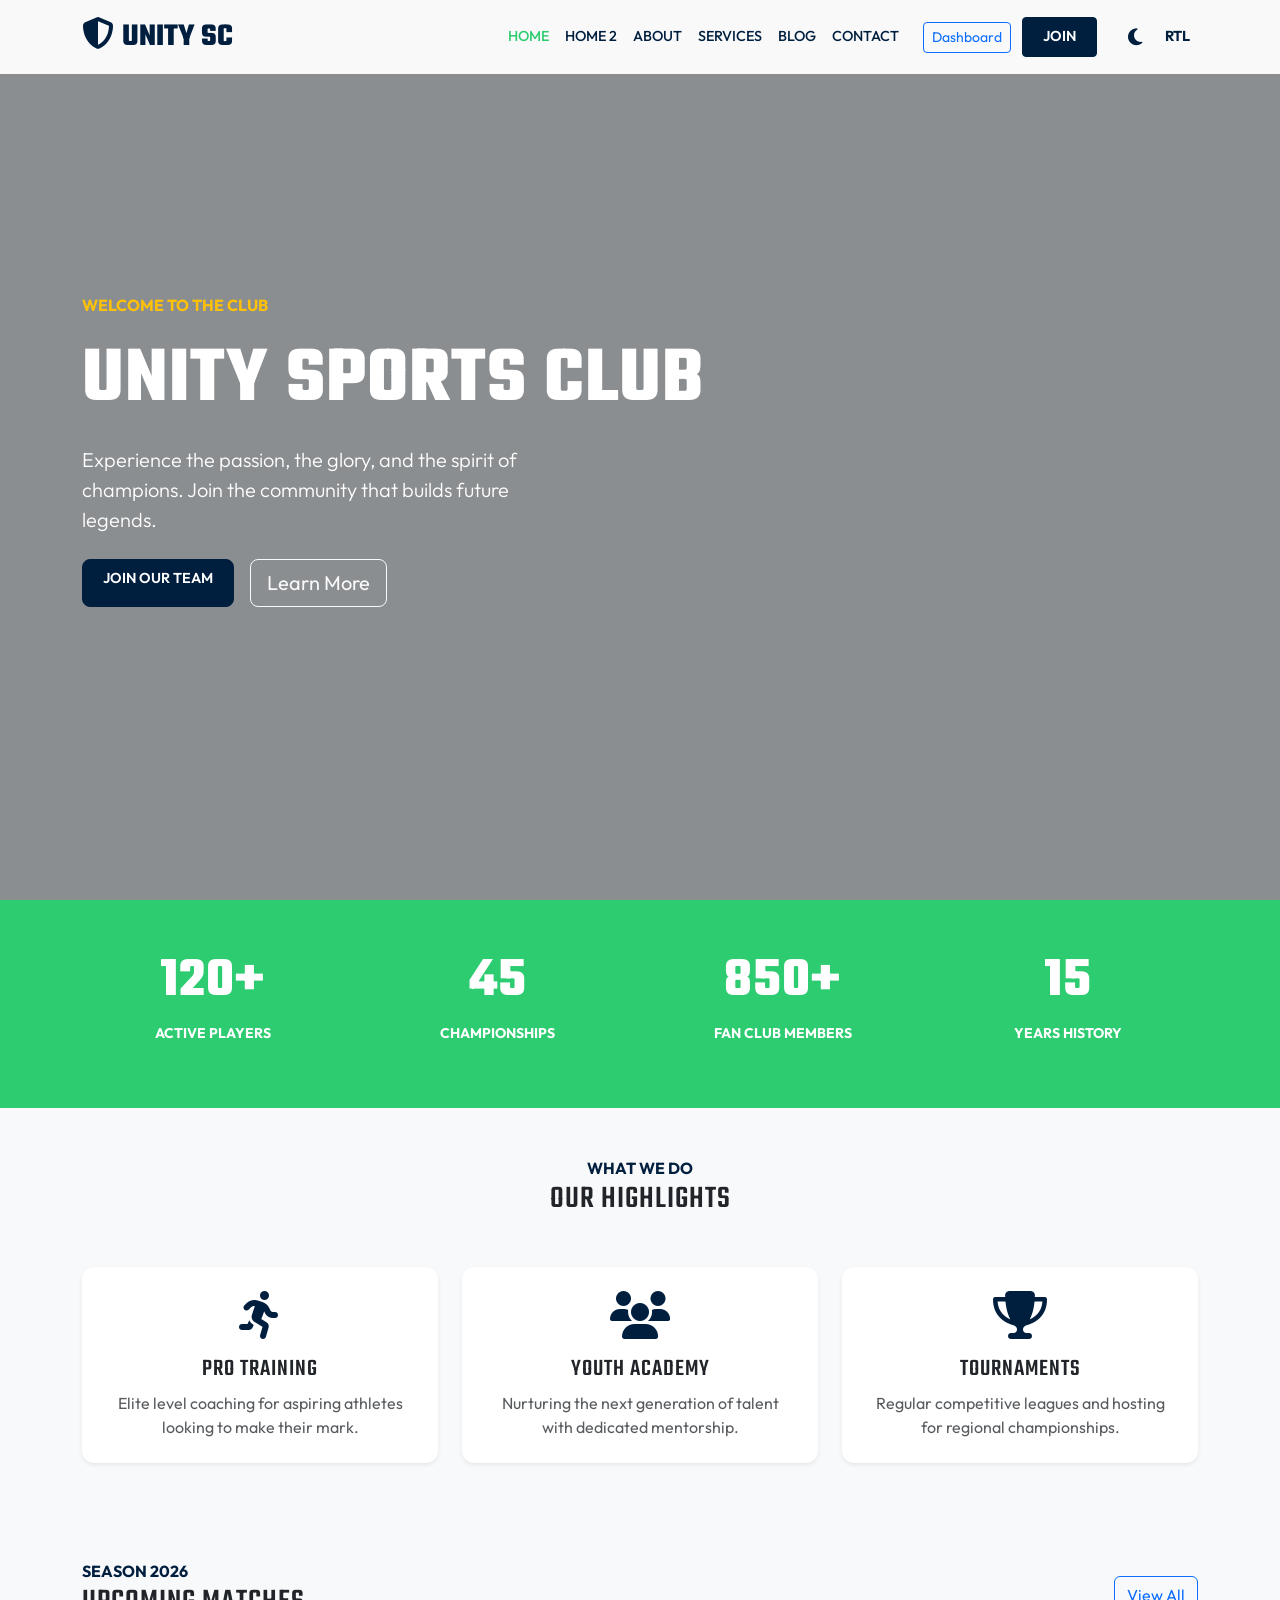
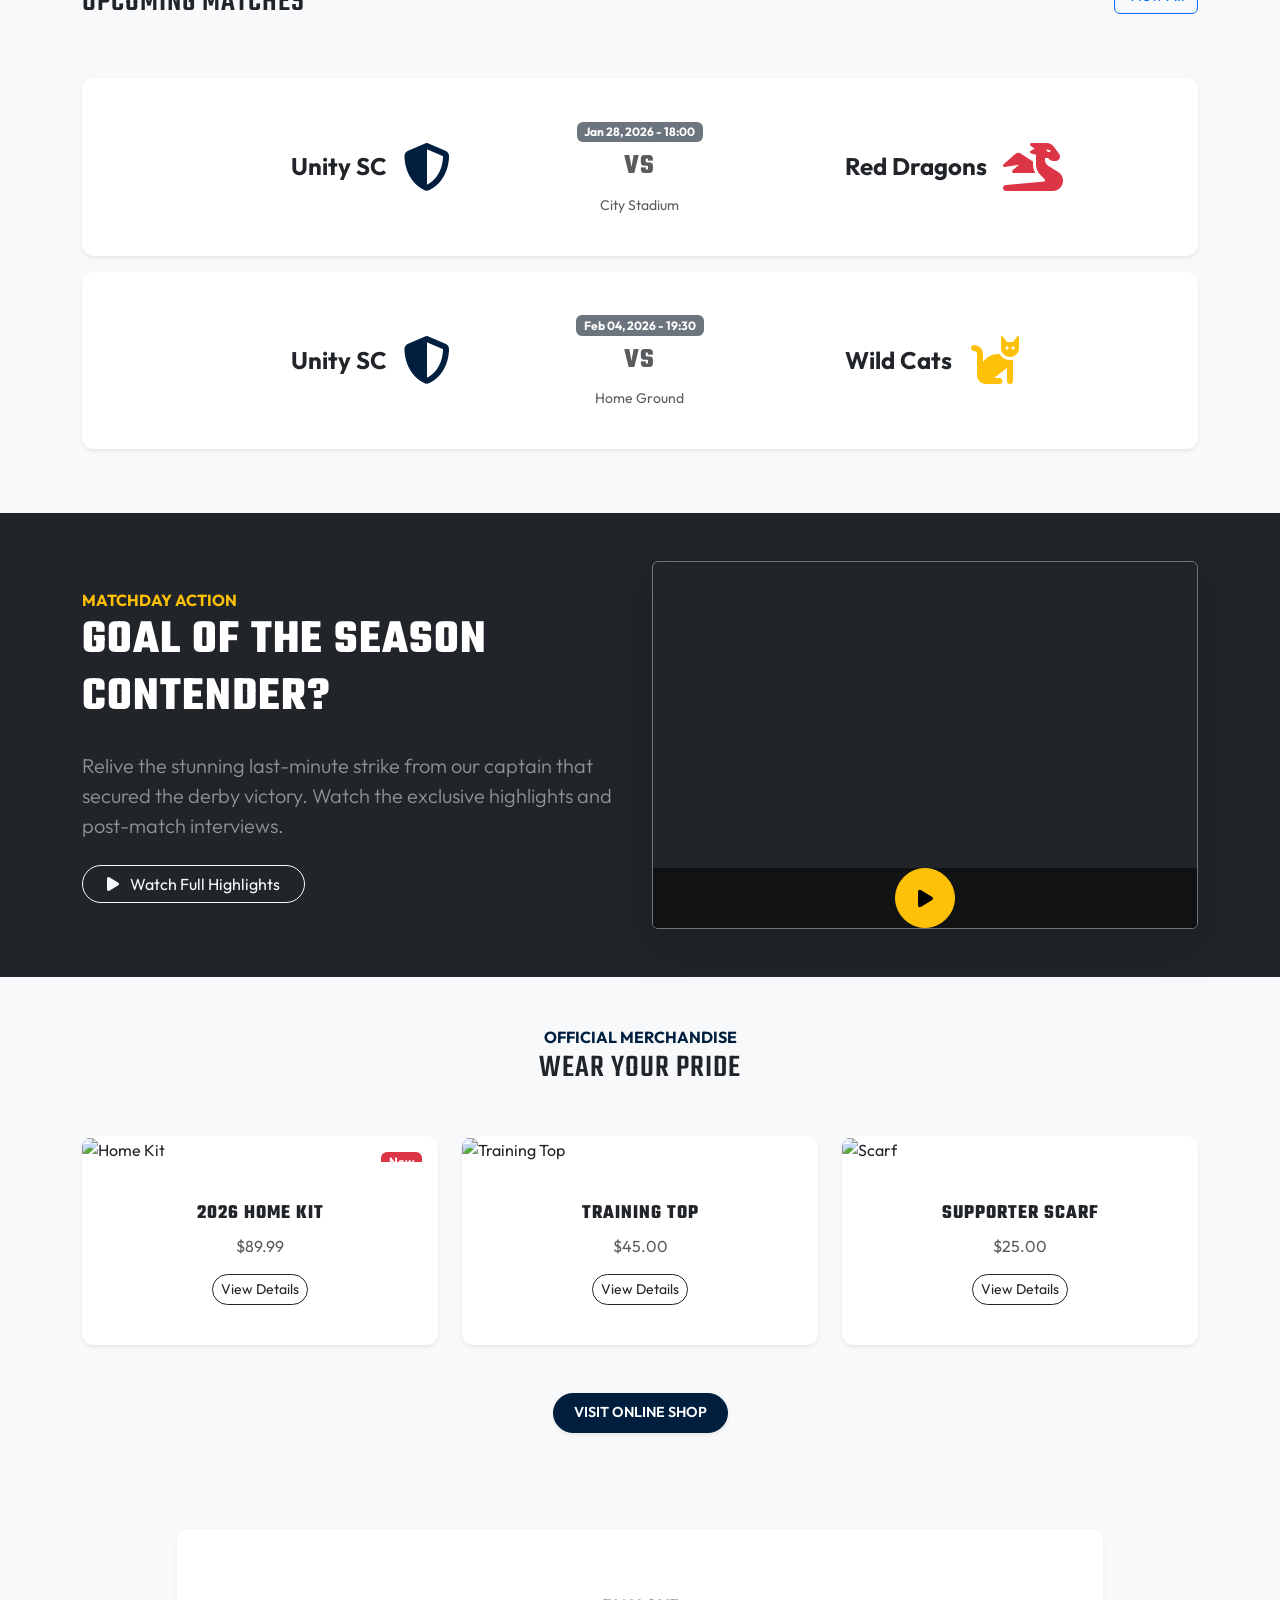
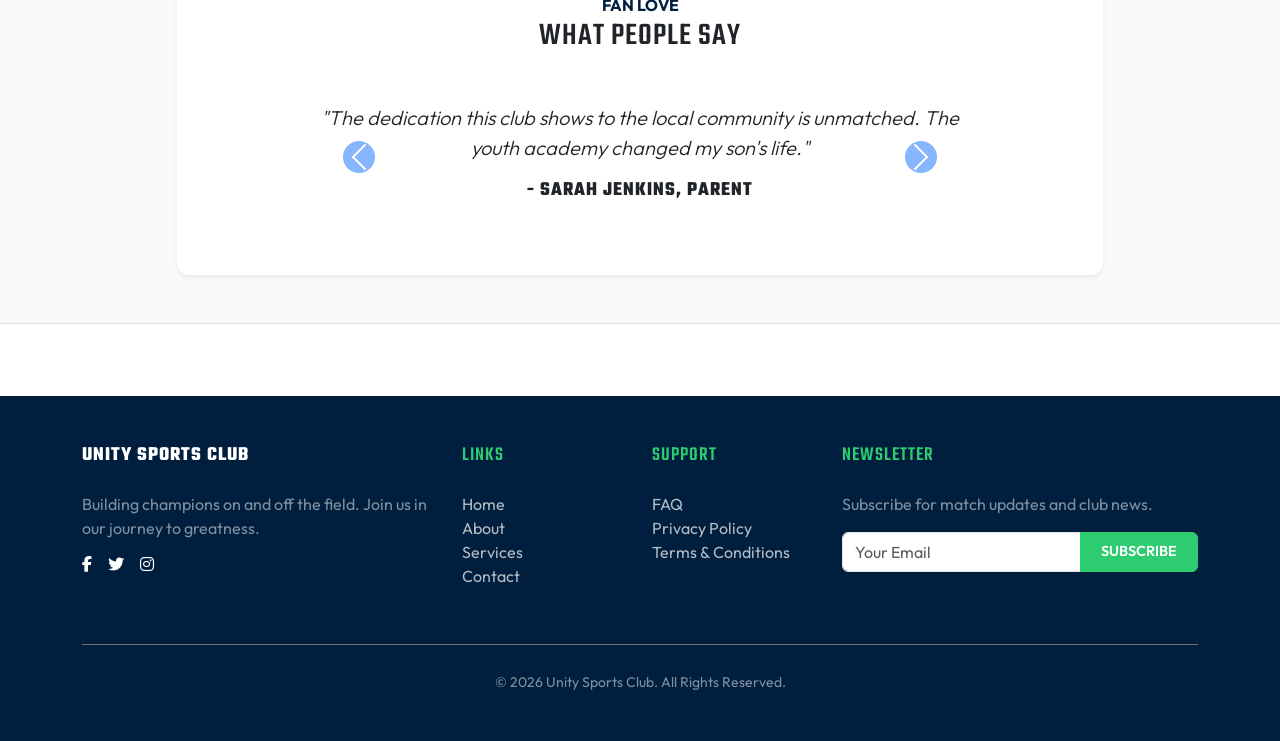
==== index.html @ e6307745 "first commit" ====
<!DOCTYPE html>
<html lang="en">

<head>
    <meta charset="UTF-8">
    <meta name="viewport" content="width=device-width, initial-scale=1.0">
    <title>Unity Sports Club - Home</title>

    <!-- Fonts -->
    <link
        href="https://fonts.googleapis.com/css2?family=Outfit:wght@300;400;600;700&family=Teko:wght@400;600;700&display=swap"
        rel="stylesheet">

    <!-- Bootstrap CSS -->
    <link href="https://cdn.jsdelivr.net/npm/bootstrap@5.3.0/dist/css/bootstrap.min.css" rel="stylesheet">

    <!-- Font Awesome -->
    <link rel="stylesheet" href="https://cdnjs.cloudflare.com/ajax/libs/font-awesome/6.4.0/css/all.min.css">

    <!-- Custom CSS -->
    <link rel="stylesheet" href="assets/css/style.css">
</head>

<body>

    <!-- Navigation -->
    <nav class="navbar navbar-expand-lg fixed-top">
        <div class="container">
            <a class="navbar-brand" href="index.html">
                <i class="fas fa-shield-alt me-2"></i>UNITY SC
            </a>
            <button class="navbar-toggler" type="button" data-bs-toggle="collapse" data-bs-target="#navbarNav">
                <span class="navbar-toggler-icon"></span>
            </button>
            <div class="collapse navbar-collapse" id="navbarNav">
                <ul class="navbar-nav ms-auto align-items-center">
                    <li class="nav-item"><a class="nav-link active" href="index.html">Home</a></li>
                    <li class="nav-item"><a class="nav-link" href="home-2.html">Home 2</a></li>
                    <li class="nav-item"><a class="nav-link" href="about.html">About</a></li>
                    <li class="nav-item"><a class="nav-link" href="services.html">Services</a></li>
                    <li class="nav-item"><a class="nav-link" href="blog.html">Blog</a></li>
                    <li class="nav-item"><a class="nav-link" href="contact.html">Contact</a></li>

                    <li class="nav-item ms-lg-3">
                        <a href="dashboard.html" class="btn btn-outline-primary btn-sm me-2">Dashboard</a>
                        <a href="register.html" class="btn btn-primary btn-sm">Join</a>
                    </li>
                    <li class="nav-item ms-3">
                        <button id="theme-toggle" class="btn btn-link nav-link"><i class="fas fa-moon"></i></button>
                    </li>
                    <li class="nav-item">
                        <button id="rtl-toggle" class="btn btn-link nav-link fw-bold">RTL</button>
                    </li>
                </ul>
            </div>
        </div>
    </nav>

    <!-- Hero Section -->
    <header class="py-5 d-flex align-items-center position-relative"
        style="min-height: 100vh; background-image: url('https://images.unsplash.com/photo-1579952363873-27f3bade9f55?ixlib=rb-4.0.3&auto=format&fit=crop&w=1920&q=80'); background-size: cover; background-position: center;">
        <div class="position-absolute top-0 start-0 w-100 h-100 bg-dark opacity-50"></div>
        <div class="container text-white text-center text-lg-start animate-up position-relative">
            <div class="row align-items-center">
                <div class="col-lg-7">
                    <span class="text-uppercase text-warning fw-bold letter-spacing-2">Welcome to the Club</span>
                    <h1 class="display-1 fw-bold my-3">Unity Sports Club</h1>
                    <p class="lead mb-4 w-75 mx-auto mx-lg-0">Experience the passion, the glory, and the spirit of
                        champions. Join the community that builds future legends.</p>
                    <div class="d-flex gap-3 justify-content-center justify-content-lg-start">
                        <a href="contact.html" class="btn btn-primary btn-lg">Join Our Team</a>
                        <a href="about.html" class="btn btn-outline-light btn-lg">Learn More</a>
                    </div>
                </div>
                <!-- Optional: Hero Image/Graphic on the right for desktop -->
            </div>
        </div>
    </header>

    <!-- Key Statistics -->
    <section class="py-5 bg-secondary-custom text-white">
        <div class="container">
            <div class="row text-center">
                <div class="col-md-3 mb-4 mb-md-0">
                    <h2 class="display-4 fw-bold">120+</h2>
                    <p class="text-uppercase small fw-bold">Active Players</p>
                </div>
                <div class="col-md-3 mb-4 mb-md-0">
                    <h2 class="display-4 fw-bold">45</h2>
                    <p class="text-uppercase small fw-bold">Championships</p>
                </div>
                <div class="col-md-3 mb-4 mb-md-0">
                    <h2 class="display-4 fw-bold">850+</h2>
                    <p class="text-uppercase small fw-bold">Fan Club Members</p>
                </div>
                <div class="col-md-3">
                    <h2 class="display-4 fw-bold">15</h2>
                    <p class="text-uppercase small fw-bold">Years History</p>
                </div>
            </div>
        </div>
    </section>

    <!-- Team Highlights / Services Preview -->
    <section class="py-5">
        <div class="container">
            <div class="text-center mb-5">
                <span class="text-primary-custom fw-bold text-uppercase">What We Do</span>
                <h2 class="mb-3">Our Highlights</h2>
            </div>
            <div class="row g-4">
                <div class="col-md-4">
                    <div class="card h-100 border-0 shadow-sm hover-scale text-center p-4">
                        <div class="mb-3 text-primary-custom">
                            <i class="fas fa-running fa-3x"></i>
                        </div>
                        <h4 class="card-title">Pro Training</h4>
                        <p class="card-text text-muted">Elite level coaching for aspiring athletes looking to make their
                            mark.</p>
                    </div>
                </div>
                <div class="col-md-4">
                    <div class="card h-100 border-0 shadow-sm hover-scale text-center p-4">
                        <div class="mb-3 text-primary-custom">
                            <i class="fas fa-users fa-3x"></i>
                        </div>
                        <h4 class="card-title">Youth Academy</h4>
                        <p class="card-text text-muted">Nurturing the next generation of talent with dedicated
                            mentorship.</p>
                    </div>
                </div>
                <div class="col-md-4">
                    <div class="card h-100 border-0 shadow-sm hover-scale text-center p-4">
                        <div class="mb-3 text-primary-custom">
                            <i class="fas fa-trophy fa-3x"></i>
                        </div>
                        <h4 class="card-title">Tournaments</h4>
                        <p class="card-text text-muted">Regular competitive leagues and hosting for regional
                            championships.</p>
                    </div>
                </div>
            </div>
        </div>
    </section>

    <!-- Upcoming Matches -->
    <section class="py-5 bg-light">
        <div class="container">
            <div class="d-flex justify-content-between align-items-center mb-5">
                <div>
                    <span class="text-primary-custom fw-bold text-uppercase">Season 2026</span>
                    <h2>Upcoming Matches</h2>
                </div>
                <a href="#" class="btn btn-outline-primary">View All</a>
            </div>

            <!-- Match Card 1 -->
            <div class="card mb-3 border-0 shadow-sm">
                <div class="card-body p-4">
                    <div class="row align-items-center text-center">
                        <div class="col-md-4 d-flex align-items-center justify-content-center justify-content-md-end">
                            <span class="fw-bold h4 m-0 me-3">Unity SC</span>
                            <i class="fas fa-shield-alt fa-3x text-primary-custom"></i>
                        </div>
                        <div class="col-md-4 my-3 my-md-0">
                            <div class="badge bg-secondary mb-2">Jan 28, 2026 - 18:00</div>
                            <h3 class="fw-bold text-muted">VS</h3>
                            <small class="text-muted">City Stadium</small>
                        </div>
                        <div class="col-md-4 d-flex align-items-center justify-content-center justify-content-md-start">
                            <i class="fas fa-dragon fa-3x text-danger ms-3 order-md-2"></i>
                            <span class="fw-bold h4 m-0 ms-3 order-md-1">Red Dragons</span>
                        </div>
                    </div>
                </div>
            </div>

            <!-- Match Card 2 -->
            <div class="card mb-3 border-0 shadow-sm">
                <div class="card-body p-4">
                    <div class="row align-items-center text-center">
                        <div class="col-md-4 d-flex align-items-center justify-content-center justify-content-md-end">
                            <span class="fw-bold h4 m-0 me-3">Unity SC</span>
                            <i class="fas fa-shield-alt fa-3x text-primary-custom"></i>
                        </div>
                        <div class="col-md-4 my-3 my-md-0">
                            <div class="badge bg-secondary mb-2">Feb 04, 2026 - 19:30</div>
                            <h3 class="fw-bold text-muted">VS</h3>
                            <small class="text-muted">Home Ground</small>
                        </div>
                        <div class="col-md-4 d-flex align-items-center justify-content-center justify-content-md-start">
                            <i class="fas fa-cat fa-3x text-warning ms-3 order-md-2"></i>
                            <span class="fw-bold h4 m-0 ms-3 order-md-1">Wild Cats</span>
                        </div>
                    </div>
                </div>
            </div>
        </div>
    </section>

    <!-- Latest Highlights -->
    <section class="py-5 bg-dark text-white">
        <div class="container">
            <div class="row align-items-center">
                <div class="col-lg-6 mb-4 mb-lg-0">
                    <span class="text-warning fw-bold text-uppercase">Matchday Action</span>
                    <h2 class="display-5 fw-bold mb-4">Goal of the Season Contender?</h2>
                    <p class="lead text-white-50 mb-4">Relive the stunning last-minute strike from our captain that
                        secured the derby victory. Watch the exclusive highlights and post-match interviews.</p>
                    <a href="#" class="btn btn-outline-light rounded-pill px-4"><i class="fas fa-play me-2"></i> Watch
                        Full Highlights</a>
                </div>
                <div class="col-lg-6">
                    <div class="ratio ratio-16x9 rounded shadow-lg overflow-hidden border border-secondary">
                        <!-- Placeholder for video thumb -->
                        <div class="position-relative w-100 h-100 bg-black d-flex align-items-center justify-content-center"
                            style="background: url('https://images.unsplash.com/photo-1574629810360-7efbbe436cd7?ixlib=rb-4.0.3&auto=format&fit=crop&w=800&q=80') center/cover;">
                            <div class="bg-dark bg-opacity-50 w-100 h-100 position-absolute top-0 start-0"></div>
                            <button class="btn btn-warning rounded-circle position-relative z-index-1"
                                style="width: 60px; height: 60px;">
                                <i class="fas fa-play fa-lg"></i>
                            </button>
                        </div>
                    </div>
                </div>
            </div>
        </div>
    </section>

    <!-- Club Shop Preview -->
    <section class="py-5">
        <div class="container">
            <div class="text-center mb-5">
                <span class="text-primary-custom fw-bold text-uppercase">Official Merchandise</span>
                <h2 class="mb-3">Wear Your Pride</h2>
            </div>
            <div class="row g-4 justify-content-center">
                <div class="col-md-4 col-sm-6">
                    <div class="card border-0 shadow-sm h-100 product-card">
                        <div class="position-relative overflow-hidden">
                            <img src="https://images.unsplash.com/photo-1511886929837-354d827aae26?ixlib=rb-4.0.3&auto=format&fit=crop&w=500&q=80"
                                class="card-img-top" alt="Home Kit">
                            <span class="badge bg-danger position-absolute top-0 end-0 m-3">New</span>
                        </div>
                        <div class="card-body text-center">
                            <h5 class="fw-bold">2026 Home Kit</h5>
                            <p class="text-muted">$89.99</p>
                            <a href="#" class="btn btn-sm btn-outline-dark rounded-pill">View Details</a>
                        </div>
                    </div>
                </div>
                <div class="col-md-4 col-sm-6">
                    <div class="card border-0 shadow-sm h-100 product-card">
                        <div class="position-relative overflow-hidden">
                            <img src="https://images.unsplash.com/photo-1560272564-c83b66b1ad12?ixlib=rb-4.0.3&auto=format&fit=crop&w=500&q=80"
                                class="card-img-top" alt="Training Top">
                        </div>
                        <div class="card-body text-center">
                            <h5 class="fw-bold">Training Top</h5>
                            <p class="text-muted">$45.00</p>
                            <a href="#" class="btn btn-sm btn-outline-dark rounded-pill">View Details</a>
                        </div>
                    </div>
                </div>
                <div class="col-md-4 col-sm-6">
                    <div class="card border-0 shadow-sm h-100 product-card">
                        <div class="position-relative overflow-hidden">
                            <img src="https://gothamfcshop.com/cdn/shop/files/IMG_0125_887x.jpg?v=1724161826"
                                class="card-img-top" alt="Scarf">
                        </div>
                        <div class="card-body text-center">
                            <h5 class="fw-bold">Supporter Scarf</h5>
                            <p class="text-muted">$25.00</p>
                            <a href="#" class="btn btn-sm btn-outline-dark rounded-pill">View Details</a>
                        </div>
                    </div>
                </div>
            </div>
            <div class="text-center mt-5">
                <a href="#" class="btn btn-primary btn-lg rounded-pill shadow-sm">Visit Online Shop</a>
            </div>
        </div>
    </section>

    <!-- Testimonials -->
    <section class="py-5">
        <div class="container">
            <div class="row justify-content-center">
                <div class="col-lg-10">
                    <div class="card border-0 shadow-sm p-4 text-center">
                        <div class="card-body">
                            <div class="mb-5">
                                <span class="text-primary-custom fw-bold text-uppercase">Fan Love</span>
                                <h2 class="mb-3">What People Say</h2>
                            </div>
                            <div class="row justify-content-center">
                                <div class="col-md-10">
                                    <div id="testimonialCarousel" class="carousel slide" data-bs-ride="carousel">
                                        <div class="carousel-inner">
                                            <div class="carousel-item active">
                                                <p class="lead fst-italic">"The dedication this club shows to the local
                                                    community is
                                                    unmatched. The youth academy changed my son's life."</p>
                                                <h5 class="fw-bold mt-3">- Sarah Jenkins, Parent</h5>
                                            </div>
                                            <div class="carousel-item">
                                                <p class="lead fst-italic">"Best match day atmosphere in the league! The
                                                    Unity fan zone
                                                    is absolutely electric."</p>
                                                <h5 class="fw-bold mt-3">- Mike Ross, Super Fan</h5>
                                            </div>
                                        </div>
                                        <button class="carousel-control-prev" type="button"
                                            data-bs-target="#testimonialCarousel" data-bs-slide="prev">
                                            <span class="carousel-control-prev-icon bg-primary rounded-circle"
                                                aria-hidden="true"></span>
                                        </button>
                                        <button class="carousel-control-next" type="button"
                                            data-bs-target="#testimonialCarousel" data-bs-slide="next">
                                            <span class="carousel-control-next-icon bg-primary rounded-circle"
                                                aria-hidden="true"></span>
                                        </button>
                                    </div>
                                </div>
                            </div>
                        </div>
                    </div>
                </div>
            </div>
        </div>
    </section>

    <!-- Sponsors -->
    <section class="py-4 bg-white border-top">
        <div class="container">
            <div class="row align-items-center justify-content-center text-center opacity-50 grayscale-hover">
                <div class="col-4 col-md-2 mb-3 mb-md-0"><i class="fab fa-nike fa-3x"></i></div>
                <div class="col-4 col-md-2 mb-3 mb-md-0"><i class="fab fa-adidas fa-3x"></i></div>
                <div class="col-4 col-md-2 mb-3 mb-md-0"><i class="fab fa-puma fa-3x"></i></div>
                <div class="col-4 col-md-2 mb-3 mb-md-0"><i class="fab fa-under-armour fa-3x"></i></div>
            </div>
        </div>
    </section>

    <!-- Footer -->
    <footer>
        <div class="container">
            <div class="row">
                <div class="col-md-4 mb-4">
                    <h5 class="fw-bold text-uppercase text-white">Unity Sports Club</h5>
                    <p class="text-white-50">Building champions on and off the field. Join us in our journey to
                        greatness.</p>
                    <div class="d-flex text-white gap-3">
                        <i class="fab fa-facebook-f"></i>
                        <i class="fab fa-twitter"></i>
                        <i class="fab fa-instagram"></i>
                    </div>
                </div>
                <div class="col-md-2 mb-4">
                    <h5>Links</h5>
                    <ul class="list-unstyled">
                        <li><a href="index.html">Home</a></li>
                        <li><a href="about.html">About</a></li>
                        <li><a href="services.html">Services</a></li>
                        <li><a href="contact.html">Contact</a></li>
                    </ul>
                </div>
                <div class="col-md-2 mb-4">
                    <h5>Support</h5>
                    <ul class="list-unstyled">
                        <li><a href="#">FAQ</a></li>
                        <li><a href="#">Privacy Policy</a></li>
                        <li><a href="#">Terms & Conditions</a></li>
                    </ul>
                </div>
                <div class="col-md-4 mb-4">
                    <h5>Newsletter</h5>
                    <p class="text-white-50">Subscribe for match updates and club news.</p>
                    <div class="input-group">
                        <input type="email" class="form-control" placeholder="Your Email">
                        <button class="btn btn-secondary" type="button">Subscribe</button>
                    </div>
                </div>
            </div>
            <div class="text-center pt-4 border-top border-secondary mt-3">
                <small class="text-white-50">&copy; 2026 Unity Sports Club. All Rights Reserved.</small>
            </div>
        </div>
    </footer>

    <!-- Scripts -->
    <script src="https://code.jquery.com/jquery-3.6.0.min.js"></script>
    <script src="https://cdn.jsdelivr.net/npm/bootstrap@5.3.0/dist/js/bootstrap.bundle.min.js"></script>
    <script src="assets/js/main.js"></script>
</body>

</html>
---- assets/css/style.css ----
/* 
   Unity Sports Club - Main Styles
   Theme: Sports Premium
*/

:root {
    /* Color Palette - Sports Premium */
    --primary-color: #001f3f;
    /* Deep Navy */
    --secondary-color: #2ECC71;
    /* Sports Green */
    --accent-color: #F1C40F;
    /* Energy Yellow */

    /* Light Mode Defaults */
    --bg-body: #f8f9fa;
    /* Soft White */
    --text-body: #212529;
    /* Dark Grey */
    --bg-card: #ffffff;
    --border-color: #dee2e6;

    --navbar-bg: rgba(255, 255, 255, 0.95);
    --navbar-text: #001f3f;

    --footer-bg: #001f3f;
    --footer-text: #ffffff;
}

[data-theme="dark"] {
    /* Dark Mode Overrides */
    --bg-body: #0a0e14;
    /* Dark Navy / Charcoal */
    --text-body: #ffffff;
    /* Pure White */
    --bg-card: #151b24;
    --border-color: #2c3e50;

    --navbar-bg: rgba(10, 14, 20, 0.95);
    --navbar-text: #ffffff;

    --footer-bg: #05070a;
}

body {
    background-color: var(--bg-body);
    color: var(--text-body);
    font-family: 'Outfit', sans-serif;
    /* Modern Sports Font */
    transition: background-color 0.3s ease, color 0.3s ease;
}

/* Typography & General */
h1,
h2,
h3,
h4,
h5,
h6 {
    font-family: 'Teko', sans-serif;
    /* Strong, tall font for headings */
    text-transform: uppercase;
    letter-spacing: 1px;
}

a {
    text-decoration: none;
    transition: all 0.3s ease;
}

/* Buttons */
.btn-primary {
    background-color: var(--primary-color);
    border-color: var(--primary-color);
    padding: 8px 20px;
    font-size: 0.9rem;
    font-weight: 600;
    text-transform: uppercase;
}

.btn-primary:hover {
    background-color: var(--secondary-color);
    border-color: var(--secondary-color);
    color: #fff;
}

.btn-secondary {
    background-color: var(--secondary-color);
    border-color: var(--secondary-color);
    color: #fff;
    padding: 8px 20px;
    font-size: 0.9rem;
    font-weight: 600;
    text-transform: uppercase;
}

.btn-accent {
    background-color: var(--accent-color);
    color: var(--primary-color);
    font-weight: 700;
    text-transform: uppercase;
}

/* Card Styles */
/* Card Styles & Standard Layouts */
.card,
.section-card {
    background-color: var(--bg-card);
    border: 1px solid var(--border-color);
    border-radius: 12px;
    overflow: hidden;
    transition: transform 0.3s ease, box-shadow 0.3s ease;
}

.card-body,
.section-card-body {
    padding: 2.5rem !important;
    /* Equal spacing inside */
}

/* Ensure centering if requested */
.text-center-content {
    text-align: center;
}

.text-center-content img {
    margin-bottom: 1.5rem;
    max-width: 100%;
}

.card:hover,
.section-card:hover {
    transform: translateY(-5px);
    box-shadow: 0 10px 20px rgba(0, 0, 0, 0.1);
}

/* Navbar */
.navbar {
    background-color: var(--navbar-bg);
    backdrop-filter: blur(10px);
    transition: all 0.3s ease;
}

.navbar-brand {
    font-family: 'Teko', sans-serif;
    font-size: 2rem;
    font-weight: 700;
    color: var(--primary-color) !important;
}

[data-theme="dark"] .navbar-brand {
    color: var(--secondary-color) !important;
}

.nav-link {
    color: var(--navbar-text) !important;
    font-weight: 500;
    text-transform: uppercase;
    font-size: 0.9rem;
}

.nav-link:hover,
.nav-link.active {
    color: var(--secondary-color) !important;
}

/* Footer */
footer {
    background-color: var(--footer-bg);
    color: var(--footer-text);
    padding: 3rem 0;
}

footer h5 {
    color: var(--secondary-color);
    margin-bottom: 1.5rem;
}

footer a {
    color: rgba(255, 255, 255, 0.7);
}

footer a:hover {
    color: var(--accent-color);
}

/* Theme Toggle Button */
#theme-toggle {
    background: none;
    border: none;
    color: var(--navbar-text);
    font-size: 1.2rem;
    cursor: pointer;
    padding: 0 15px;
}

/* Animations */
@keyframes fadeInUp {
    from {
        opacity: 0;
        transform: translate3d(0, 40px, 0);
    }

    to {
        opacity: 1;
        transform: translate3d(0, 0, 0);
    }
}

.animate-up {
    animation: fadeInUp 0.8s ease-out;
}

/* Micro-interactions */
.hover-scale img {
    transition: transform 0.5s ease;
}

.hover-scale:hover img {
    transform: scale(1.05);
}

/* Custom Utilities */
.text-primary-custom {
    color: var(--primary-color) !important;
}

.text-secondary-custom {
    color: var(--secondary-color) !important;
}

.bg-primary-custom {
    background-color: var(--primary-color) !important;
}

.bg-secondary-custom {
    background-color: var(--secondary-color) !important;
}

/* Dashboard Specific (Overrides) */
body.dashboard-body {
    display: flex;
    min-height: 100vh;
}

.sidebar {
    width: 280px;
    background-color: var(--primary-color);
    color: #fff;
    padding: 20px;
    display: flex;
    flex-direction: column;
}

.sidebar .nav-link {
    color: rgba(255, 255, 255, 0.8) !important;
    padding: 10px 15px;
    border-radius: 8px;
    margin-bottom: 5px;
}

.sidebar .nav-link:hover,
.sidebar .nav-link.active {
    background-color: rgba(255, 255, 255, 0.1);
    color: var(--accent-color) !important;
}

.dashboard-content {
    flex: 1;
    padding: 2rem;
    overflow-y: auto;
}

/* Login/Register Card */
.auth-container {
    min-height: 100vh;
    display: flex;
    align-items: center;
    justify-content: center;
    background: linear-gradient(135deg, var(--primary-color), #0a0e14);
}

.auth-card {
    width: 100%;
    max-width: 400px;
    background: var(--bg-card);
    padding: 2rem;
    border-radius: 15px;
    box-shadow: 0 15px 30px rgba(0, 0, 0, 0.2);
    text-align: center;
}

/* Responsive Fixes */
@media (max-width: 768px) {
    .sidebar {
        position: fixed;
        left: -280px;
        height: 100%;
        z-index: 1000;
        transition: left 0.3s ease;
    }

    .sidebar.active {
        left: 0;
    }
}
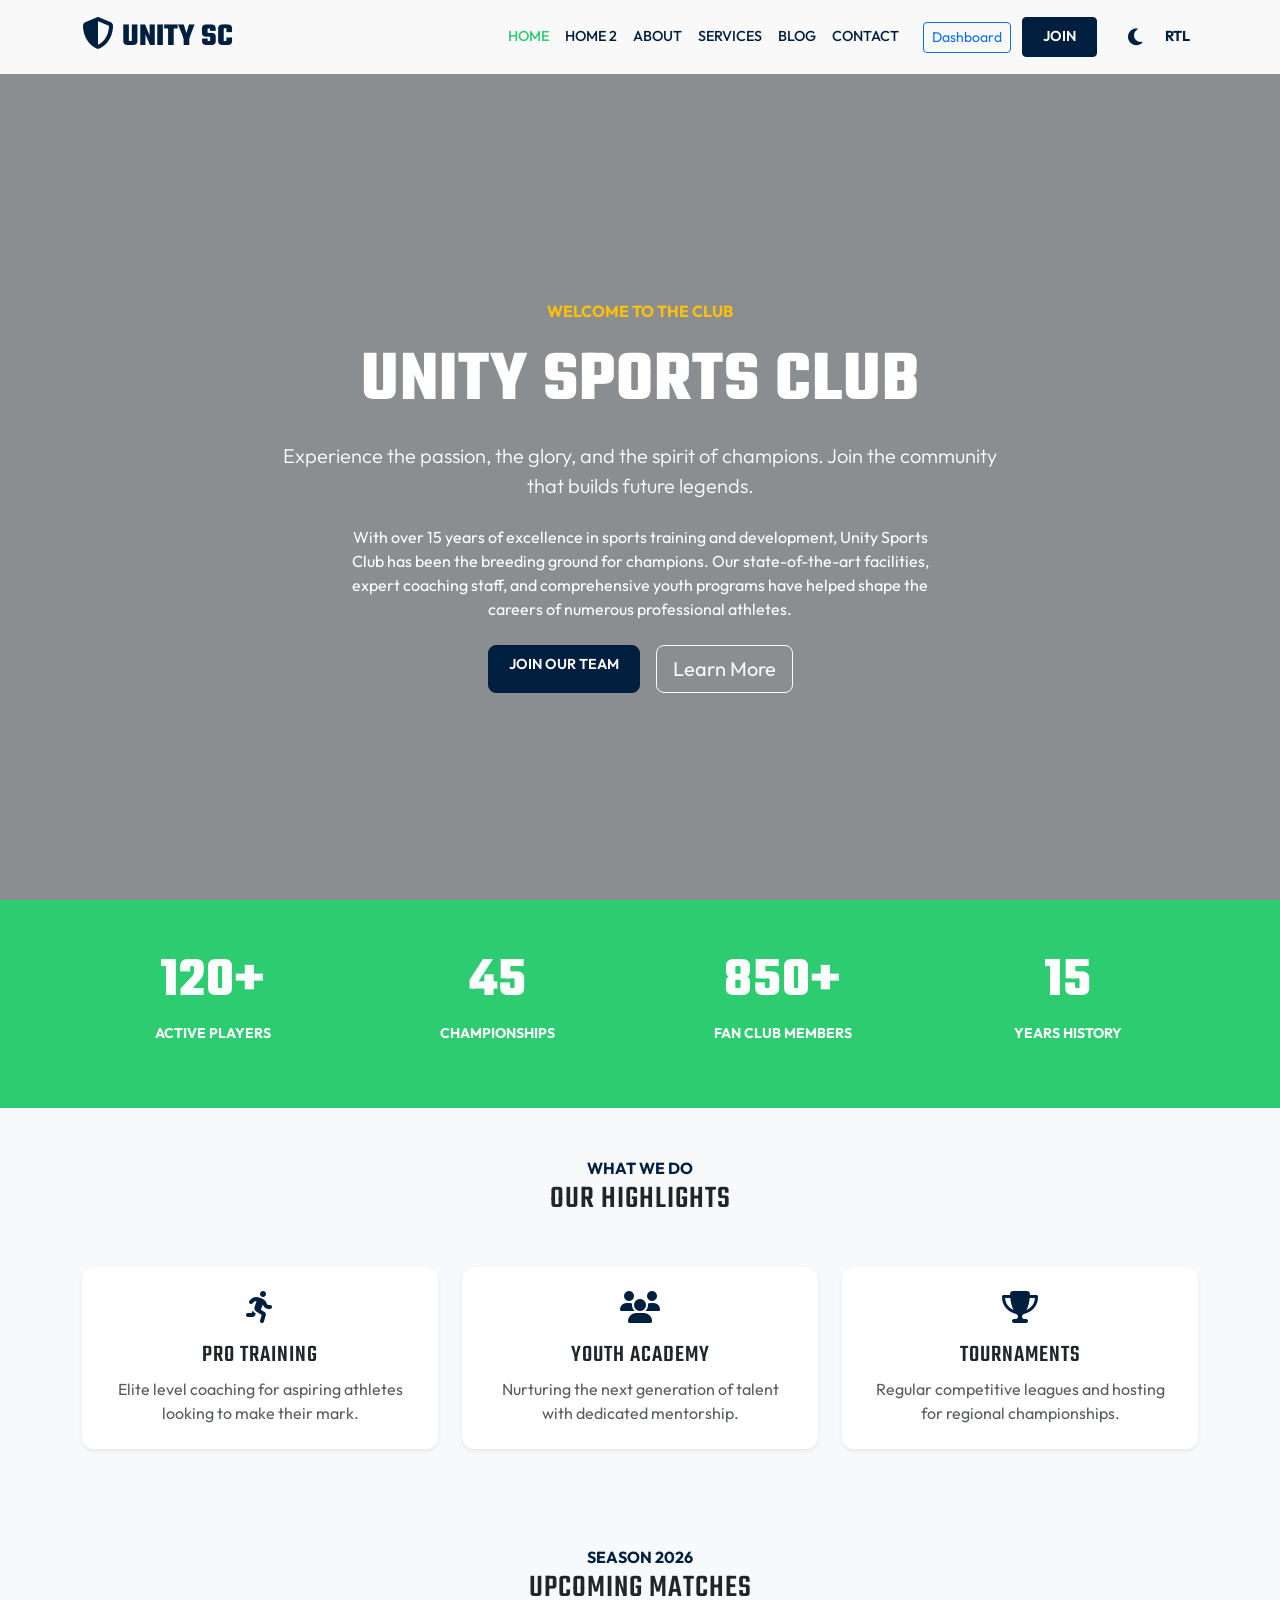
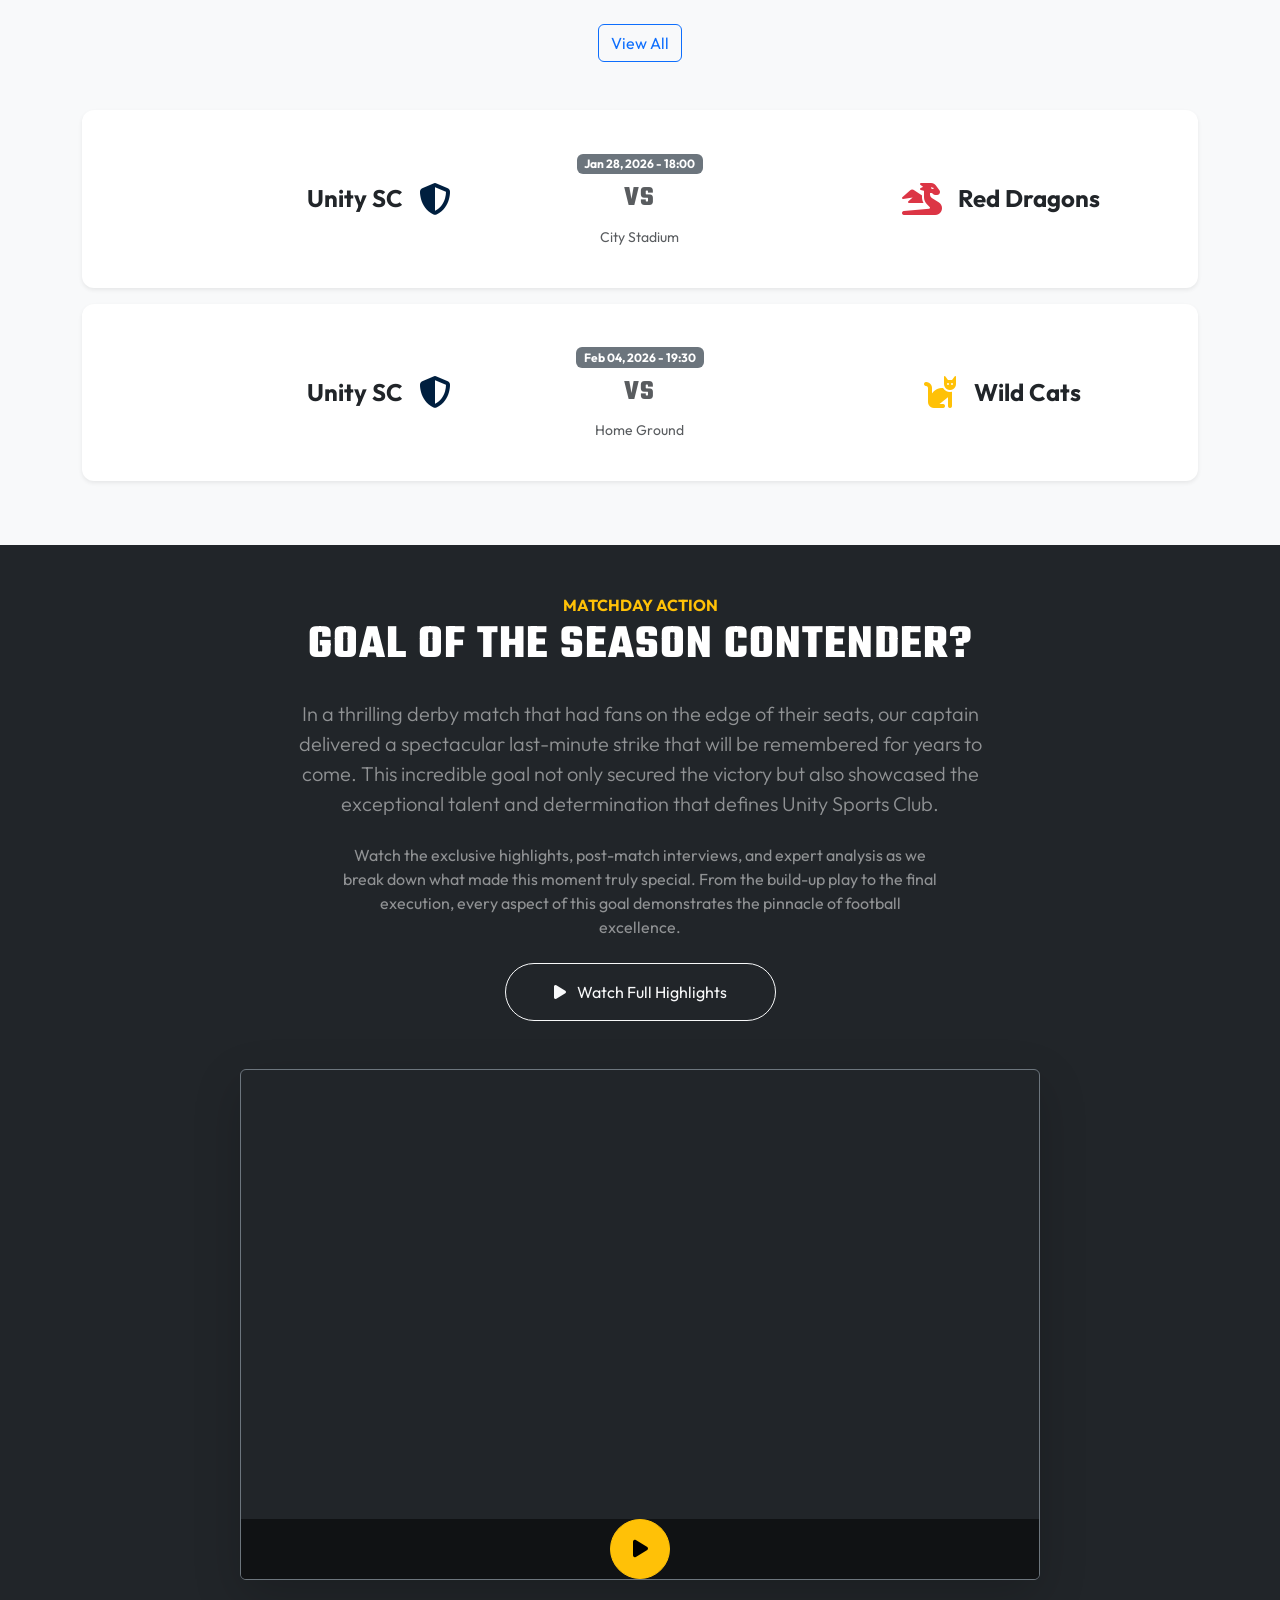
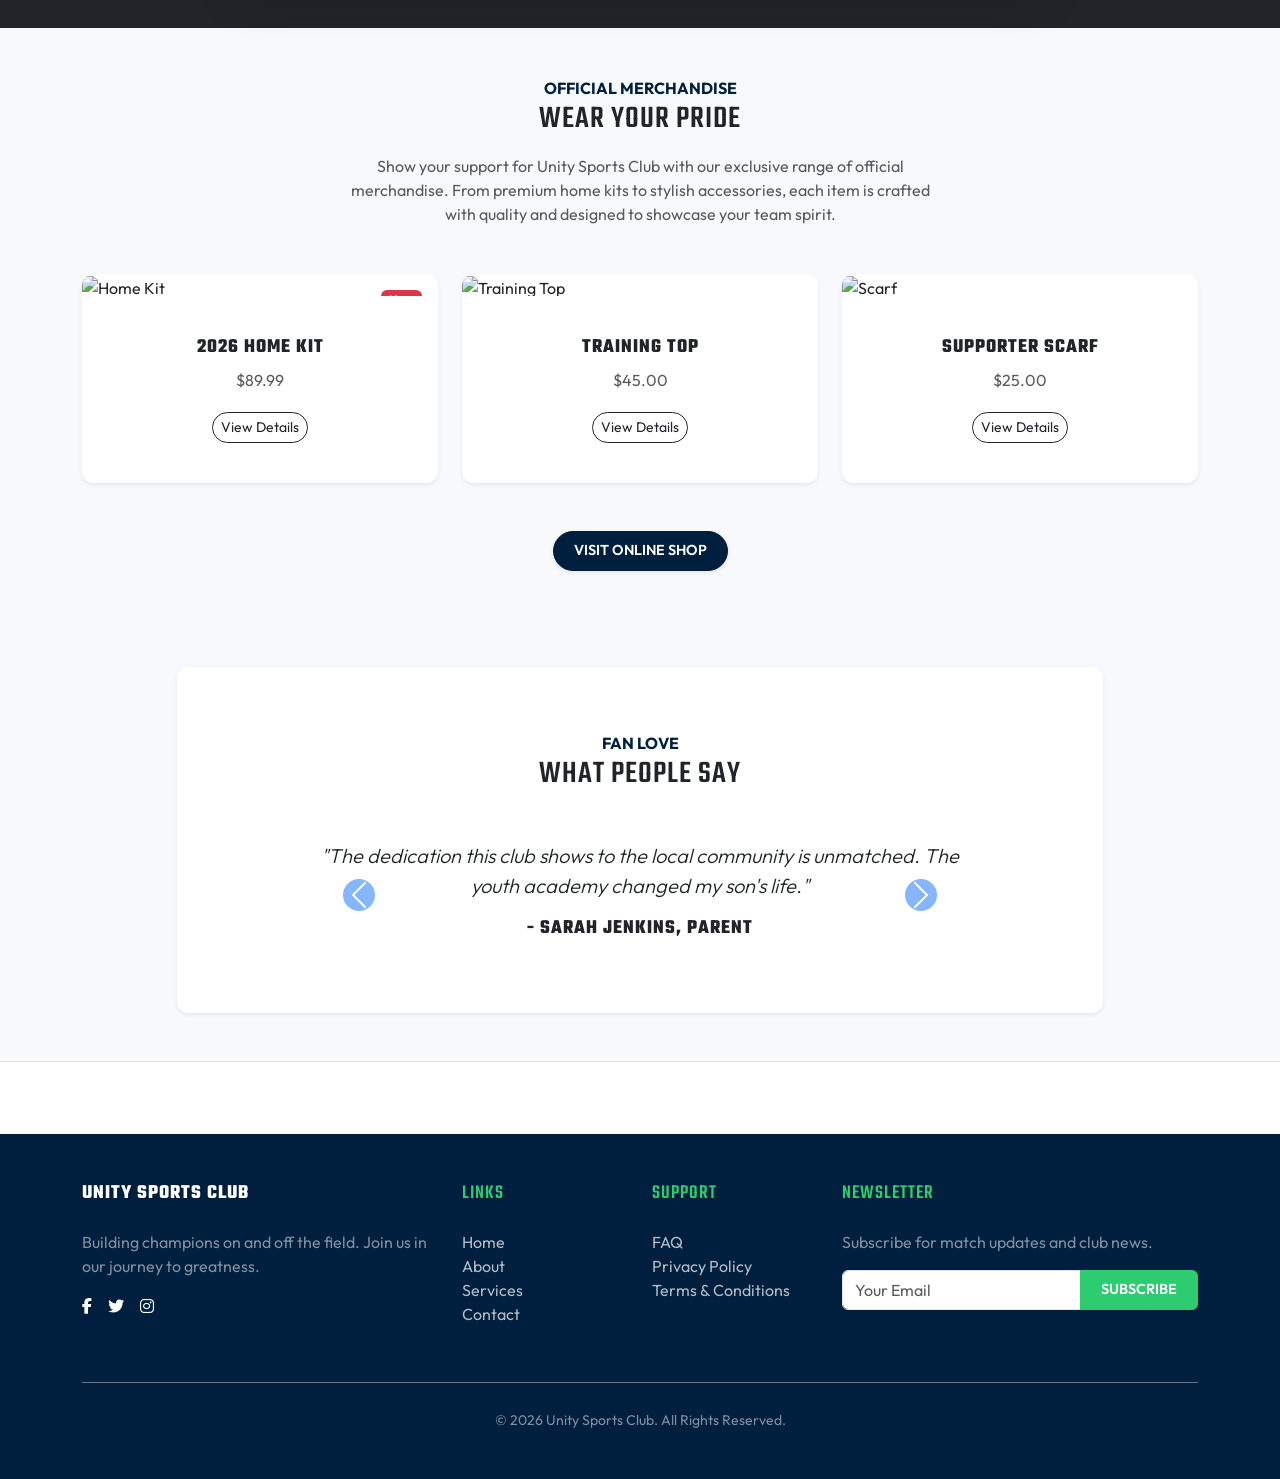
==== commit 06834d6b: "sss" ====
--- a/index.html
+++ b/index.html
@@ -26,9 +26,7 @@
     <!-- Navigation -->
     <nav class="navbar navbar-expand-lg fixed-top">
         <div class="container">
-            <a class="navbar-brand" href="index.html">
-                <i class="fas fa-shield-alt me-2"></i>UNITY SC
-            </a>
+            <a class="navbar-brand" href="index.html"><i class="fas fa-shield-alt me-2"></i>UNITY SC</a>
             <button class="navbar-toggler" type="button" data-bs-toggle="collapse" data-bs-target="#navbarNav">
                 <span class="navbar-toggler-icon"></span>
             </button>
@@ -60,14 +58,15 @@
     <header class="py-5 d-flex align-items-center position-relative"
         style="min-height: 100vh; background-image: url('https://images.unsplash.com/photo-1579952363873-27f3bade9f55?ixlib=rb-4.0.3&auto=format&fit=crop&w=1920&q=80'); background-size: cover; background-position: center;">
         <div class="position-absolute top-0 start-0 w-100 h-100 bg-dark opacity-50"></div>
-        <div class="container text-white text-center text-lg-start animate-up position-relative">
-            <div class="row align-items-center">
-                <div class="col-lg-7">
+        <div class="container text-white text-center animate-up position-relative">
+            <div class="row align-items-center justify-content-center">
+                <div class="col-lg-8">
                     <span class="text-uppercase text-warning fw-bold letter-spacing-2">Welcome to the Club</span>
-                    <h1 class="display-1 fw-bold my-3">Unity Sports Club</h1>
-                    <p class="lead mb-4 w-75 mx-auto mx-lg-0">Experience the passion, the glory, and the spirit of
+                    <h1 class="display-1 fw-bold my-3" style="font-size: 4.5rem;">Unity Sports Club</h1>
+                    <p class="lead mb-4 mx-auto">Experience the passion, the glory, and the spirit of
                         champions. Join the community that builds future legends.</p>
-                    <div class="d-flex gap-3 justify-content-center justify-content-lg-start">
+                    <p class="mb-4 mx-auto" style="max-width: 600px;">With over 15 years of excellence in sports training and development, Unity Sports Club has been the breeding ground for champions. Our state-of-the-art facilities, expert coaching staff, and comprehensive youth programs have helped shape the careers of numerous professional athletes.</p>
+                    <div class="d-flex gap-3 justify-content-center">
                         <a href="contact.html" class="btn btn-primary btn-lg">Join Our Team</a>
                         <a href="about.html" class="btn btn-outline-light btn-lg">Learn More</a>
                     </div>
@@ -108,11 +107,11 @@
                 <span class="text-primary-custom fw-bold text-uppercase">What We Do</span>
                 <h2 class="mb-3">Our Highlights</h2>
             </div>
-            <div class="row g-4">
+            <div class="row g-4 justify-content-center">
                 <div class="col-md-4">
                     <div class="card h-100 border-0 shadow-sm hover-scale text-center p-4">
                         <div class="mb-3 text-primary-custom">
-                            <i class="fas fa-running fa-3x"></i>
+                            <i class="fas fa-running fa-2x"></i>
                         </div>
                         <h4 class="card-title">Pro Training</h4>
                         <p class="card-text text-muted">Elite level coaching for aspiring athletes looking to make their
@@ -122,7 +121,7 @@
                 <div class="col-md-4">
                     <div class="card h-100 border-0 shadow-sm hover-scale text-center p-4">
                         <div class="mb-3 text-primary-custom">
-                            <i class="fas fa-users fa-3x"></i>
+                            <i class="fas fa-users fa-2x"></i>
                         </div>
                         <h4 class="card-title">Youth Academy</h4>
                         <p class="card-text text-muted">Nurturing the next generation of talent with dedicated
@@ -132,7 +131,7 @@
                 <div class="col-md-4">
                     <div class="card h-100 border-0 shadow-sm hover-scale text-center p-4">
                         <div class="mb-3 text-primary-custom">
-                            <i class="fas fa-trophy fa-3x"></i>
+                            <i class="fas fa-trophy fa-2x"></i>
                         </div>
                         <h4 class="card-title">Tournaments</h4>
                         <p class="card-text text-muted">Regular competitive leagues and hosting for regional
@@ -146,12 +145,12 @@
     <!-- Upcoming Matches -->
     <section class="py-5 bg-light">
         <div class="container">
-            <div class="d-flex justify-content-between align-items-center mb-5">
-                <div>
-                    <span class="text-primary-custom fw-bold text-uppercase">Season 2026</span>
-                    <h2>Upcoming Matches</h2>
-                </div>
-                <a href="#" class="btn btn-outline-primary">View All</a>
+            <div class="text-center mb-5">
+                <span class="text-primary-custom fw-bold text-uppercase">Season 2026</span>
+                <h2 class="mb-3">Upcoming Matches</h2>
+                <div class="text-center mt-3">
+                    <a href="#" class="btn btn-outline-primary">View All</a>
+                </div>
             </div>
 
             <!-- Match Card 1 -->
@@ -160,16 +159,16 @@
                     <div class="row align-items-center text-center">
                         <div class="col-md-4 d-flex align-items-center justify-content-center justify-content-md-end">
                             <span class="fw-bold h4 m-0 me-3">Unity SC</span>
-                            <i class="fas fa-shield-alt fa-3x text-primary-custom"></i>
+                            <i class="fas fa-shield-alt fa-2x text-primary-custom"></i>
                         </div>
                         <div class="col-md-4 my-3 my-md-0">
                             <div class="badge bg-secondary mb-2">Jan 28, 2026 - 18:00</div>
                             <h3 class="fw-bold text-muted">VS</h3>
                             <small class="text-muted">City Stadium</small>
                         </div>
-                        <div class="col-md-4 d-flex align-items-center justify-content-center justify-content-md-start">
-                            <i class="fas fa-dragon fa-3x text-danger ms-3 order-md-2"></i>
-                            <span class="fw-bold h4 m-0 ms-3 order-md-1">Red Dragons</span>
+                        <div class="col-md-4 d-flex align-items-center justify-content-center">
+                            <i class="fas fa-dragon fa-2x text-danger ms-3"></i>
+                            <span class="fw-bold h4 m-0 ms-3">Red Dragons</span>
                         </div>
                     </div>
                 </div>
@@ -181,16 +180,16 @@
                     <div class="row align-items-center text-center">
                         <div class="col-md-4 d-flex align-items-center justify-content-center justify-content-md-end">
                             <span class="fw-bold h4 m-0 me-3">Unity SC</span>
-                            <i class="fas fa-shield-alt fa-3x text-primary-custom"></i>
+                            <i class="fas fa-shield-alt fa-2x text-primary-custom"></i>
                         </div>
                         <div class="col-md-4 my-3 my-md-0">
                             <div class="badge bg-secondary mb-2">Feb 04, 2026 - 19:30</div>
                             <h3 class="fw-bold text-muted">VS</h3>
                             <small class="text-muted">Home Ground</small>
                         </div>
-                        <div class="col-md-4 d-flex align-items-center justify-content-center justify-content-md-start">
-                            <i class="fas fa-cat fa-3x text-warning ms-3 order-md-2"></i>
-                            <span class="fw-bold h4 m-0 ms-3 order-md-1">Wild Cats</span>
+                        <div class="col-md-4 d-flex align-items-center justify-content-center">
+                            <i class="fas fa-cat fa-2x text-warning ms-3"></i>
+                            <span class="fw-bold h4 m-0 ms-3">Wild Cats</span>
                         </div>
                     </div>
                 </div>
@@ -201,26 +200,25 @@
     <!-- Latest Highlights -->
     <section class="py-5 bg-dark text-white">
         <div class="container">
-            <div class="row align-items-center">
-                <div class="col-lg-6 mb-4 mb-lg-0">
-                    <span class="text-warning fw-bold text-uppercase">Matchday Action</span>
-                    <h2 class="display-5 fw-bold mb-4">Goal of the Season Contender?</h2>
-                    <p class="lead text-white-50 mb-4">Relive the stunning last-minute strike from our captain that
-                        secured the derby victory. Watch the exclusive highlights and post-match interviews.</p>
-                    <a href="#" class="btn btn-outline-light rounded-pill px-4"><i class="fas fa-play me-2"></i> Watch
-                        Full Highlights</a>
-                </div>
-                <div class="col-lg-6">
-                    <div class="ratio ratio-16x9 rounded shadow-lg overflow-hidden border border-secondary">
-                        <!-- Placeholder for video thumb -->
-                        <div class="position-relative w-100 h-100 bg-black d-flex align-items-center justify-content-center"
-                            style="background: url('https://images.unsplash.com/photo-1574629810360-7efbbe436cd7?ixlib=rb-4.0.3&auto=format&fit=crop&w=800&q=80') center/cover;">
-                            <div class="bg-dark bg-opacity-50 w-100 h-100 position-absolute top-0 start-0"></div>
-                            <button class="btn btn-warning rounded-circle position-relative z-index-1"
-                                style="width: 60px; height: 60px;">
-                                <i class="fas fa-play fa-lg"></i>
-                            </button>
-                        </div>
+            <div class="text-center mb-5">
+                <span class="text-warning fw-bold text-uppercase">Matchday Action</span>
+                <h2 class="display-4 fw-bold mb-4" style="font-size: 3rem;">Goal of the Season Contender?</h2>
+                <p class="lead text-white-50 mb-4 mx-auto" style="max-width: 700px;">In a thrilling derby match that had fans on the edge of their seats, our captain delivered a spectacular last-minute strike that will be remembered for years to come. This incredible goal not only secured the victory but also showcased the exceptional talent and determination that defines Unity Sports Club.</p>
+                <p class="text-white-50 mb-4 mx-auto" style="max-width: 600px;">Watch the exclusive highlights, post-match interviews, and expert analysis as we break down what made this moment truly special. From the build-up play to the final execution, every aspect of this goal demonstrates the pinnacle of football excellence.</p>
+                <div class="text-center mt-4">
+                    <a href="#" class="btn btn-outline-light rounded-pill px-5 py-3"><i class="fas fa-play me-2"></i> Watch Full Highlights</a>
+                </div>
+            </div>
+            <div class="text-center mt-4">
+                <div class="ratio ratio-16x9 rounded shadow-lg overflow-hidden border border-secondary mx-auto" style="max-width: 800px;">
+                    <!-- Placeholder for video thumb -->
+                    <div class="position-relative w-100 h-100 bg-black d-flex align-items-center justify-content-center"
+                        style="background: url('https://images.unsplash.com/photo-1574629810360-7efbbe436cd7?ixlib=rb-4.0.3&auto=format&fit=crop&w=800&q=80') center/cover;">
+                        <div class="bg-dark bg-opacity-50 w-100 h-100 position-absolute top-0 start-0"></div>
+                        <button class="btn btn-warning rounded-circle position-relative z-index-1"
+                            style="width: 60px; height: 60px;">
+                            <i class="fas fa-play fa-lg"></i>
+                        </button>
                     </div>
                 </div>
             </div>
@@ -233,6 +231,7 @@
             <div class="text-center mb-5">
                 <span class="text-primary-custom fw-bold text-uppercase">Official Merchandise</span>
                 <h2 class="mb-3">Wear Your Pride</h2>
+                <p class="text-muted mx-auto" style="max-width: 600px;">Show your support for Unity Sports Club with our exclusive range of official merchandise. From premium home kits to stylish accessories, each item is crafted with quality and designed to showcase your team spirit.</p>
             </div>
             <div class="row g-4 justify-content-center">
                 <div class="col-md-4 col-sm-6">
@@ -242,10 +241,12 @@
                                 class="card-img-top" alt="Home Kit">
                             <span class="badge bg-danger position-absolute top-0 end-0 m-3">New</span>
                         </div>
-                        <div class="card-body text-center">
+                        <div class="card-body text-center d-flex flex-column h-100">
                             <h5 class="fw-bold">2026 Home Kit</h5>
                             <p class="text-muted">$89.99</p>
-                            <a href="#" class="btn btn-sm btn-outline-dark rounded-pill">View Details</a>
+                            <div class="mt-auto">
+                                <a href="#" class="btn btn-sm btn-outline-dark rounded-pill">View Details</a>
+                            </div>
                         </div>
                     </div>
                 </div>
@@ -255,10 +256,12 @@
                             <img src="https://images.unsplash.com/photo-1560272564-c83b66b1ad12?ixlib=rb-4.0.3&auto=format&fit=crop&w=500&q=80"
                                 class="card-img-top" alt="Training Top">
                         </div>
-                        <div class="card-body text-center">
+                        <div class="card-body text-center d-flex flex-column h-100">
                             <h5 class="fw-bold">Training Top</h5>
                             <p class="text-muted">$45.00</p>
-                            <a href="#" class="btn btn-sm btn-outline-dark rounded-pill">View Details</a>
+                            <div class="mt-auto">
+                                <a href="#" class="btn btn-sm btn-outline-dark rounded-pill">View Details</a>
+                            </div>
                         </div>
                     </div>
                 </div>
@@ -268,10 +271,12 @@
                             <img src="https://gothamfcshop.com/cdn/shop/files/IMG_0125_887x.jpg?v=1724161826"
                                 class="card-img-top" alt="Scarf">
                         </div>
-                        <div class="card-body text-center">
+                        <div class="card-body text-center d-flex flex-column h-100">
                             <h5 class="fw-bold">Supporter Scarf</h5>
                             <p class="text-muted">$25.00</p>
-                            <a href="#" class="btn btn-sm btn-outline-dark rounded-pill">View Details</a>
+                            <div class="mt-auto">
+                                <a href="#" class="btn btn-sm btn-outline-dark rounded-pill">View Details</a>
+                            </div>
                         </div>
                     </div>
                 </div>
@@ -333,11 +338,11 @@
     <!-- Sponsors -->
     <section class="py-4 bg-white border-top">
         <div class="container">
-            <div class="row align-items-center justify-content-center text-center opacity-50 grayscale-hover">
-                <div class="col-4 col-md-2 mb-3 mb-md-0"><i class="fab fa-nike fa-3x"></i></div>
-                <div class="col-4 col-md-2 mb-3 mb-md-0"><i class="fab fa-adidas fa-3x"></i></div>
-                <div class="col-4 col-md-2 mb-3 mb-md-0"><i class="fab fa-puma fa-3x"></i></div>
-                <div class="col-4 col-md-2 mb-3 mb-md-0"><i class="fab fa-under-armour fa-3x"></i></div>
+            <div class="row align-items-center justify-content-center text-center opacity-50 grayscale-hover sponsor-icons">
+                <div class="col-4 col-md-2 mb-3 mb-md-0"><i class="fab fa-nike fa-2x"></i></div>
+                <div class="col-4 col-md-2 mb-3 mb-md-0"><i class="fab fa-adidas fa-2x"></i></div>
+                <div class="col-4 col-md-2 mb-3 mb-md-0"><i class="fab fa-puma fa-2x"></i></div>
+                <div class="col-4 col-md-2 mb-3 mb-md-0"><i class="fab fa-under-armour fa-2x"></i></div>
             </div>
         </div>
     </section>
@@ -351,9 +356,9 @@
                     <p class="text-white-50">Building champions on and off the field. Join us in our journey to
                         greatness.</p>
                     <div class="d-flex text-white gap-3">
-                        <i class="fab fa-facebook-f"></i>
-                        <i class="fab fa-twitter"></i>
-                        <i class="fab fa-instagram"></i>
+                        <a href="#" class="text-white"><i class="fab fa-facebook-f"></i></a>
+                        <a href="#" class="text-white"><i class="fab fa-twitter"></i></a>
+                        <a href="#" class="text-white"><i class="fab fa-instagram"></i></a>
                     </div>
                 </div>
                 <div class="col-md-2 mb-4">
--- a/assets/css/style.css
+++ b/assets/css/style.css
@@ -40,6 +40,123 @@
     --navbar-text: #ffffff;
 
     --footer-bg: #05070a;
+}
+
+[data-theme="dark"] body {
+    color: #ffffff;
+}
+
+[data-theme="dark"] h1,
+[data-theme="dark"] h2,
+[data-theme="dark"] h3,
+[data-theme="dark"] h4,
+[data-theme="dark"] h5,
+[data-theme="dark"] h6 {
+    color: #ffffff;
+}
+
+[data-theme="dark"] p,
+[data-theme="dark"] span,
+[data-theme="dark"] div {
+    color: #ffffff;
+}
+
+[data-theme="dark"] .text-muted {
+    color: rgba(255, 255, 255, 0.7) !important;
+}
+
+[data-theme="dark"] .card {
+    background-color: var(--bg-card);
+    color: #ffffff;
+}
+
+[data-theme="dark"] .card h1,
+[data-theme="dark"] .card h2,
+[data-theme="dark"] .card h3,
+[data-theme="dark"] .card h4,
+[data-theme="dark"] .card h5,
+[data-theme="dark"] .card h6 {
+    color: #ffffff;
+}
+
+[data-theme="dark"] .card p,
+[data-theme="dark"] .card span,
+[data-theme="dark"] .card div {
+    color: #ffffff;
+}
+
+[data-theme="dark"] .card .card-title {
+    color: #ffffff;
+}
+
+[data-theme="dark"] .card .card-text {
+    color: rgba(255, 255, 255, 0.8);
+}
+
+[data-theme="dark"] .card .text-muted {
+    color: rgba(255, 255, 255, 0.7) !important;
+}
+
+[data-theme="dark"] .card .btn-outline-dark {
+    color: #ffffff;
+    border-color: rgba(255, 255, 255, 0.5);
+}
+
+[data-theme="dark"] .card .btn-outline-dark:hover {
+    color: #000000;
+    background-color: #ffffff;
+    border-color: #ffffff;
+}
+
+[data-theme="dark"] .card .badge {
+    color: #ffffff;
+}
+
+[data-theme="dark"] .card .display-1,
+[data-theme="dark"] .card .display-2,
+[data-theme="dark"] .card .display-3,
+[data-theme="dark"] .card .display-4,
+[data-theme="dark"] .card .display-5 {
+    color: #ffffff;
+}
+
+[data-theme="dark"] .lead {
+    color: #ffffff;
+}
+
+[data-theme="dark"] .display-1,
+[data-theme="dark"] .display-2,
+[data-theme="dark"] .display-3,
+[data-theme="dark"] .display-4,
+[data-theme="dark"] .display-5 {
+    color: #ffffff;
+}
+
+[data-theme="dark"] .text-primary-custom {
+    color: var(--secondary-color) !important;
+}
+
+[data-theme="dark"] .text-secondary-custom {
+    color: var(--accent-color) !important;
+}
+
+[data-theme="dark"] .badge {
+    color: #ffffff;
+}
+
+[data-theme="dark"] .form-control {
+    background-color: var(--bg-card);
+    border-color: var(--border-color);
+    color: #ffffff;
+}
+
+[data-theme="dark"] .form-control::placeholder {
+    color: rgba(255, 255, 255, 0.5);
+}
+
+[data-theme="dark"] .carousel-control-prev-icon,
+[data-theme="dark"] .carousel-control-next-icon {
+    filter: brightness(0) invert(1);
 }
 
 body {
@@ -184,6 +301,16 @@
     color: var(--accent-color);
 }
 
+footer .d-flex.text-white a {
+    transition: all 0.3s ease;
+    cursor: pointer;
+}
+
+footer .d-flex.text-white a:hover {
+    color: var(--accent-color) !important;
+    transform: translateY(-3px);
+}
+
 /* Theme Toggle Button */
 #theme-toggle {
     background: none;
@@ -211,6 +338,7 @@
     animation: fadeInUp 0.8s ease-out;
 }
 
+/* Image Size Controls */
 /* Micro-interactions */
 .hover-scale img {
     transition: transform 0.5s ease;
@@ -303,4 +431,109 @@
     .sidebar.active {
         left: 0;
     }
+}
+
+/* Hero Section Padding Fix - More Specific */
+header.py-5,
+header.py-lg-5,
+header.py-md-5,
+header.py-sm-5,
+header.py-xl-5 {
+    padding-top: 140px !important;
+}
+
+/* Override all header padding classes */
+header[class*="py-"] {
+    padding-top: 140px !important;
+}
+
+@media (max-width: 768px) {
+    header.py-5,
+    header.py-lg-5,
+    header.py-md-5,
+    header.py-sm-5,
+    header.py-xl-5,
+    header[class*="py-"] {
+        padding-top: 180px !important;
+    }
+}
+
+@media (min-width: 769px) and (max-width: 1024px) {
+    header.py-5,
+    header.py-lg-5,
+    header.py-md-5,
+    header.py-sm-5,
+    header.py-xl-5,
+    header[class*="py-"] {
+        padding-top: 160px !important;
+    }
+}
+
+/* Additional fix for any header with background image */
+header[style*="background-image"] {
+    padding-top: 140px !important;
+}
+
+@media (max-width: 768px) {
+    header[style*="background-image"] {
+        padding-top: 180px !important;
+    }
+}
+
+@media (min-width: 769px) and (max-width: 1024px) {
+    header[style*="background-image"] {
+        padding-top: 160px !important;
+    }
+}
+
+/* Home Page Specific Styles */
+.card-img-top {
+    max-height: 200px;
+    object-fit: cover;
+}
+
+.product-card .card-img-top {
+    max-height: 180px;
+    object-fit: cover;
+}
+
+.sponsor-icons i {
+    font-size: 2rem;
+}
+
+@media (max-width: 768px) {
+    .sponsor-icons i {
+        font-size: 1.5rem;
+    }
+}
+
+/* Dark Theme Hamburger Menu Fix - More Specific */
+[data-theme="dark"] .navbar-toggler {
+    border-color: #ffffff !important;
+    background-color: rgba(255, 255, 255, 0.15) !important;
+}
+
+[data-theme="dark"] .navbar-toggler-icon {
+    background-image: url("data:image/svg+xml;charset=utf8,%3Csvg viewBox='0 0 30 30' xmlns='http://www.w3.org/2000/svg'%3E%3Cpath stroke='%23ffffff' stroke-width='2' stroke-linecap='round' stroke-miterlimit='10' d='M4 7h22M4 15h22M4 23h22'/%3E%3C/svg%3E") !important;
+}
+
+[data-theme="dark"] .navbar-toggler:hover {
+    border-color: #ffffff !important;
+    background-color: rgba(255, 255, 255, 0.25) !important;
+}
+
+[data-theme="dark"] .navbar-toggler:focus {
+    box-shadow: 0 0 0 0.25rem rgba(255, 255, 255, 0.5) !important;
+}
+
+/* Additional override for maximum specificity */
+html[data-theme="dark"] .navbar-toggler-icon {
+    background-image: url("data:image/svg+xml;charset=utf8,%3Csvg viewBox='0 0 30 30' xmlns='http://www.w3.org/2000/svg'%3E%3Cpath stroke='%23ffffff' stroke-width='2' stroke-linecap='round' stroke-miterlimit='10' d='M4 7h22M4 15h22M4 23h22'/%3E%3C/svg%3E") !important;
+}
+
+/* Force white lines in dark mode */
+@media (prefers-color-scheme: dark) {
+    .navbar-toggler-icon {
+        filter: brightness(0) invert(1) !important;
+    }
 }
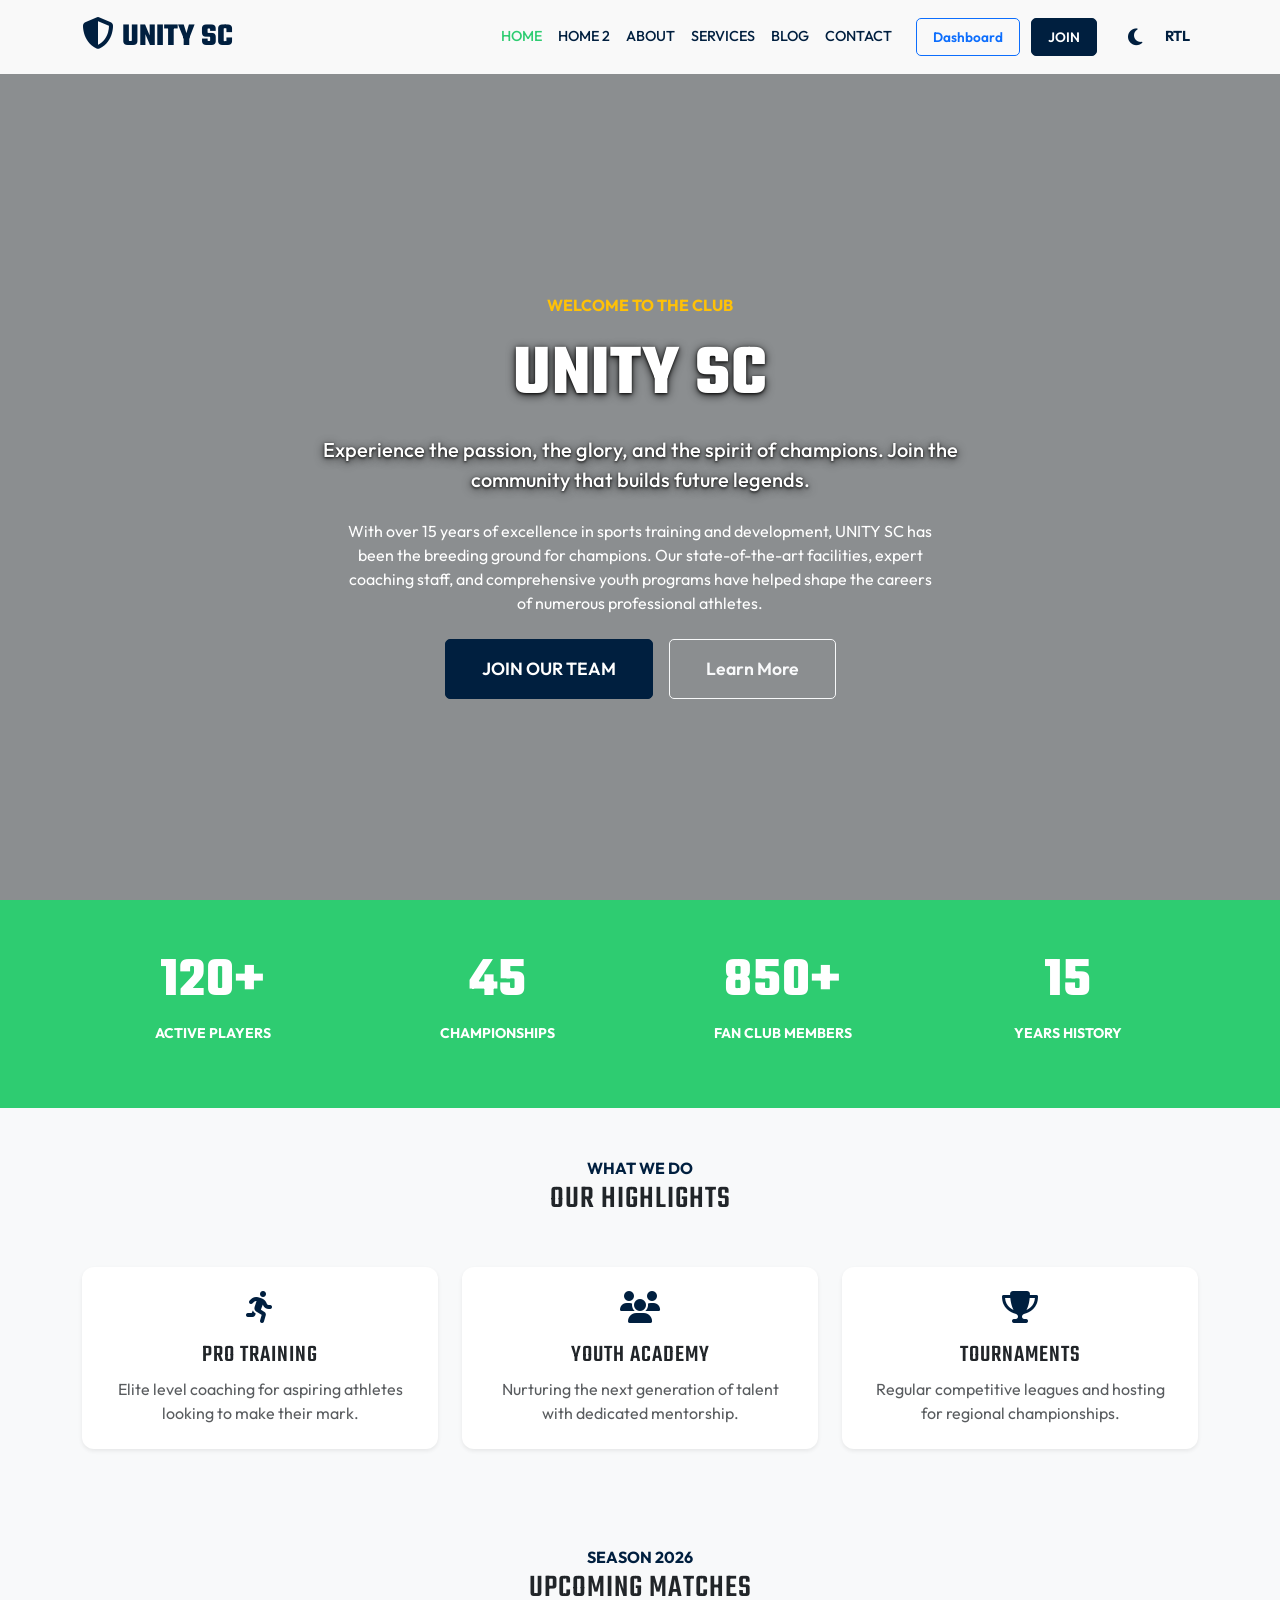
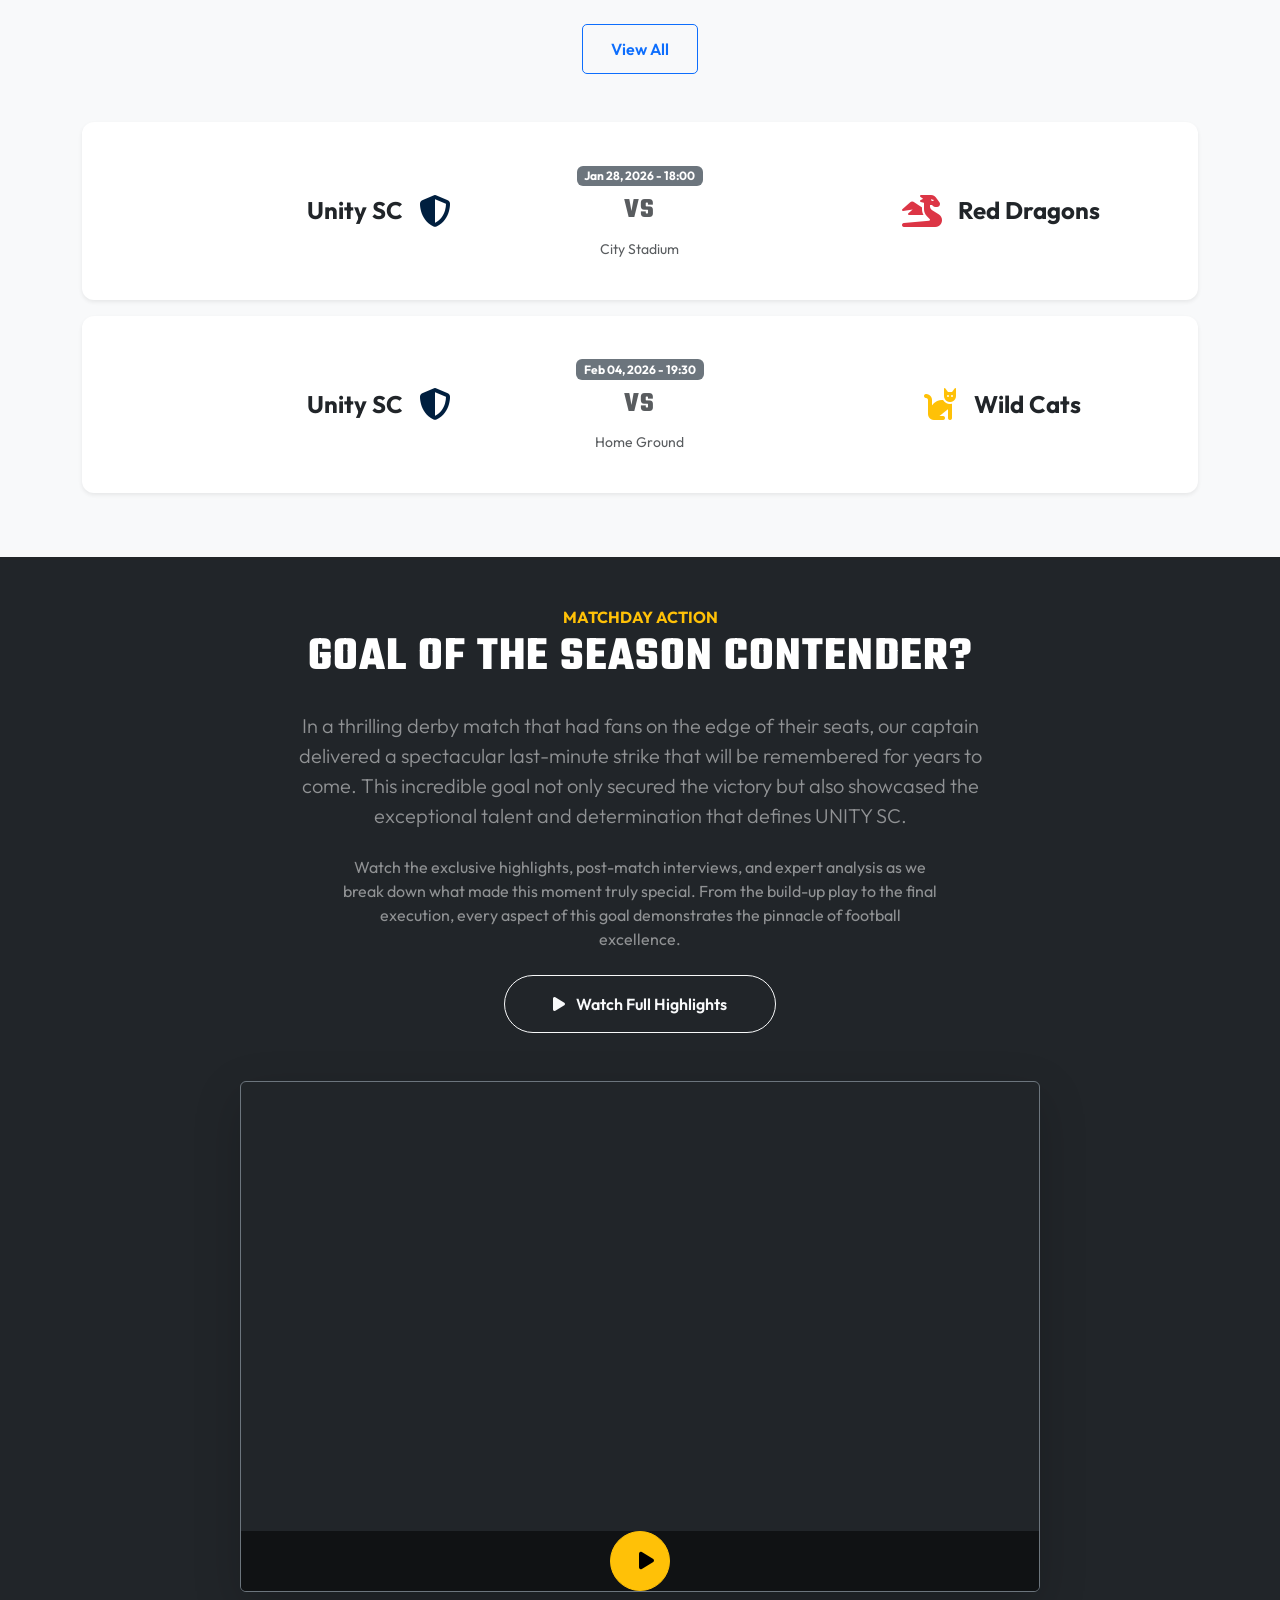
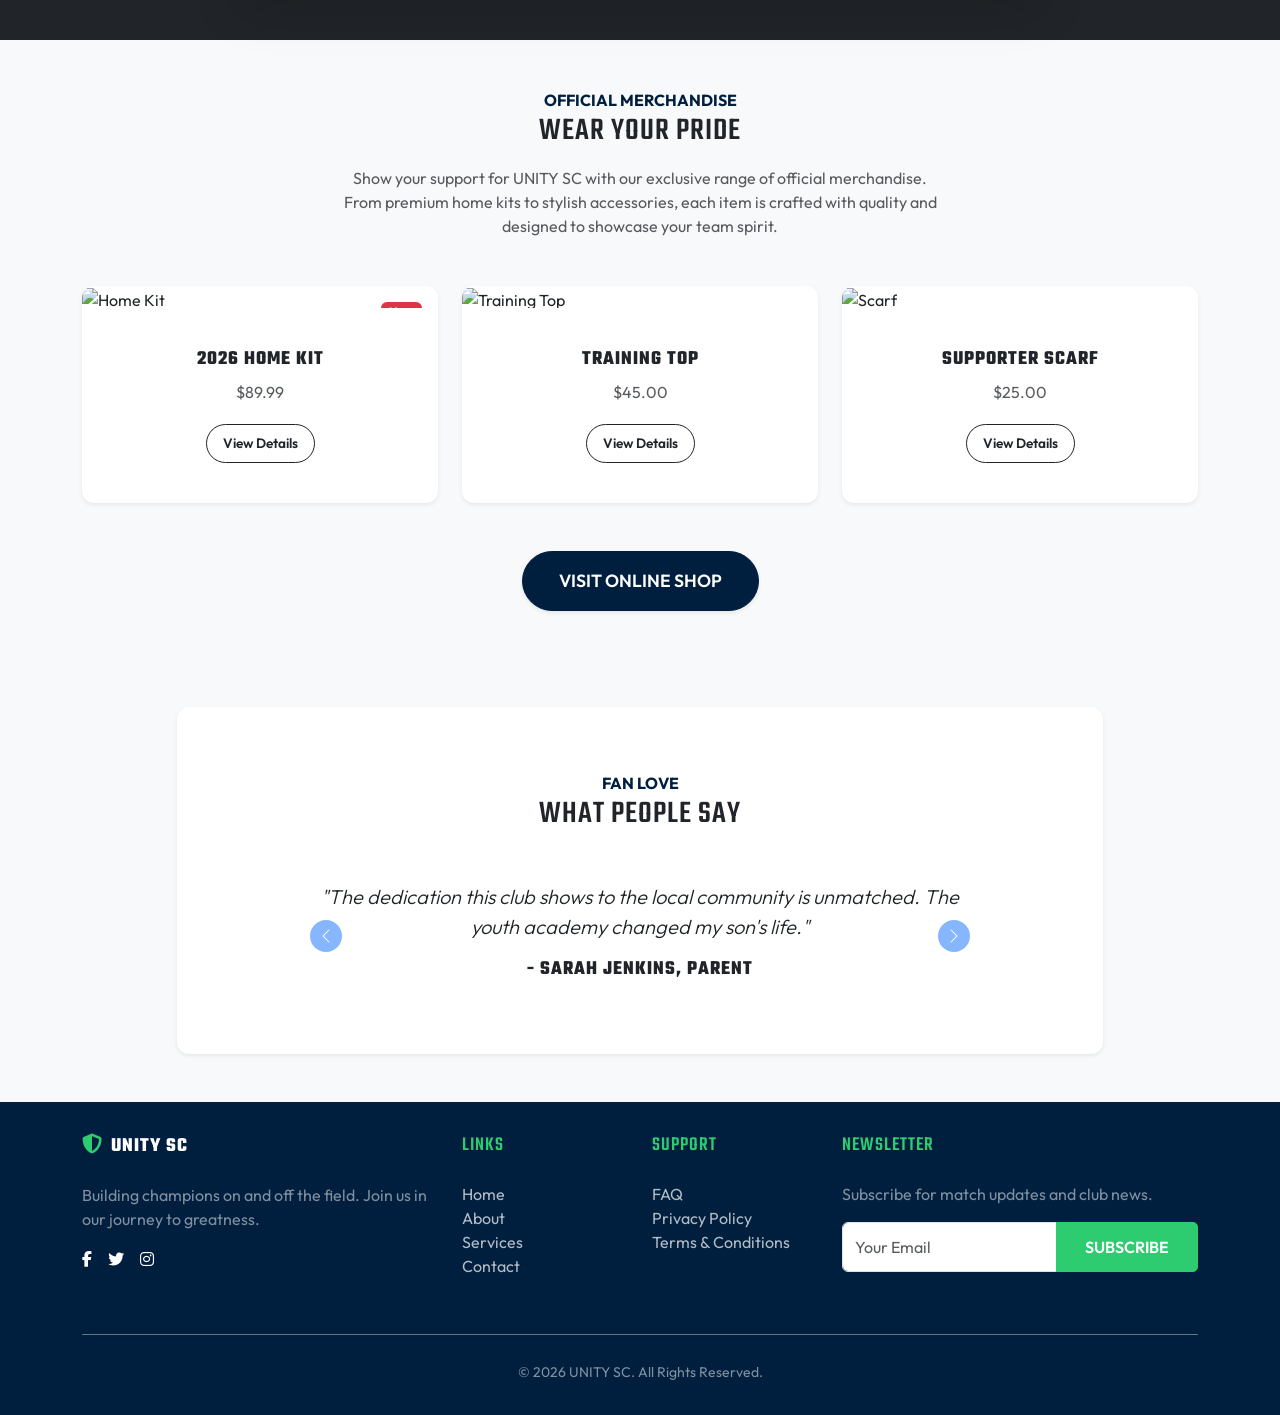
==== commit 6edad44e: "sss" ====
--- a/index.html
+++ b/index.html
@@ -4,7 +4,7 @@
 <head>
     <meta charset="UTF-8">
     <meta name="viewport" content="width=device-width, initial-scale=1.0">
-    <title>Unity Sports Club - Home</title>
+    <title>UNITY SC - Home</title>
 
     <!-- Fonts -->
     <link
@@ -19,6 +19,9 @@
 
     <!-- Custom CSS -->
     <link rel="stylesheet" href="assets/css/style.css">
+
+    <!-- Favicon -->
+    <link rel="icon" type="image/png" href="favicon.png">
 </head>
 
 <body>
@@ -62,10 +65,13 @@
             <div class="row align-items-center justify-content-center">
                 <div class="col-lg-8">
                     <span class="text-uppercase text-warning fw-bold letter-spacing-2">Welcome to the Club</span>
-                    <h1 class="display-1 fw-bold my-3" style="font-size: 4.5rem;">Unity Sports Club</h1>
+                    <h1 class="display-1 fw-bold my-3" style="font-size: 4.5rem;">UNITY SC</h1>
                     <p class="lead mb-4 mx-auto">Experience the passion, the glory, and the spirit of
                         champions. Join the community that builds future legends.</p>
-                    <p class="mb-4 mx-auto" style="max-width: 600px;">With over 15 years of excellence in sports training and development, Unity Sports Club has been the breeding ground for champions. Our state-of-the-art facilities, expert coaching staff, and comprehensive youth programs have helped shape the careers of numerous professional athletes.</p>
+                    <p class="mb-4 mx-auto" style="max-width: 600px;">With over 15 years of excellence in sports
+                        training and development, UNITY SC has been the breeding ground for champions. Our
+                        state-of-the-art facilities, expert coaching staff, and comprehensive youth programs have helped
+                        shape the careers of numerous professional athletes.</p>
                     <div class="d-flex gap-3 justify-content-center">
                         <a href="contact.html" class="btn btn-primary btn-lg">Join Our Team</a>
                         <a href="about.html" class="btn btn-outline-light btn-lg">Learn More</a>
@@ -203,14 +209,22 @@
             <div class="text-center mb-5">
                 <span class="text-warning fw-bold text-uppercase">Matchday Action</span>
                 <h2 class="display-4 fw-bold mb-4" style="font-size: 3rem;">Goal of the Season Contender?</h2>
-                <p class="lead text-white-50 mb-4 mx-auto" style="max-width: 700px;">In a thrilling derby match that had fans on the edge of their seats, our captain delivered a spectacular last-minute strike that will be remembered for years to come. This incredible goal not only secured the victory but also showcased the exceptional talent and determination that defines Unity Sports Club.</p>
-                <p class="text-white-50 mb-4 mx-auto" style="max-width: 600px;">Watch the exclusive highlights, post-match interviews, and expert analysis as we break down what made this moment truly special. From the build-up play to the final execution, every aspect of this goal demonstrates the pinnacle of football excellence.</p>
+                <p class="lead text-white-50 mb-4 mx-auto" style="max-width: 700px;">In a thrilling derby match that had
+                    fans on the edge of their seats, our captain delivered a spectacular last-minute strike that will be
+                    remembered for years to come. This incredible goal not only secured the victory but also showcased
+                    the exceptional talent and determination that defines UNITY SC.</p>
+                <p class="text-white-50 mb-4 mx-auto" style="max-width: 600px;">Watch the exclusive highlights,
+                    post-match interviews, and expert analysis as we break down what made this moment truly special.
+                    From the build-up play to the final execution, every aspect of this goal demonstrates the pinnacle
+                    of football excellence.</p>
                 <div class="text-center mt-4">
-                    <a href="#" class="btn btn-outline-light rounded-pill px-5 py-3"><i class="fas fa-play me-2"></i> Watch Full Highlights</a>
+                    <a href="#" class="btn btn-outline-light rounded-pill px-5 py-3"><i class="fas fa-play me-2"></i>
+                        Watch Full Highlights</a>
                 </div>
             </div>
             <div class="text-center mt-4">
-                <div class="ratio ratio-16x9 rounded shadow-lg overflow-hidden border border-secondary mx-auto" style="max-width: 800px;">
+                <div class="ratio ratio-16x9 rounded shadow-lg overflow-hidden border border-secondary mx-auto"
+                    style="max-width: 800px;">
                     <!-- Placeholder for video thumb -->
                     <div class="position-relative w-100 h-100 bg-black d-flex align-items-center justify-content-center"
                         style="background: url('https://images.unsplash.com/photo-1574629810360-7efbbe436cd7?ixlib=rb-4.0.3&auto=format&fit=crop&w=800&q=80') center/cover;">
@@ -231,7 +245,9 @@
             <div class="text-center mb-5">
                 <span class="text-primary-custom fw-bold text-uppercase">Official Merchandise</span>
                 <h2 class="mb-3">Wear Your Pride</h2>
-                <p class="text-muted mx-auto" style="max-width: 600px;">Show your support for Unity Sports Club with our exclusive range of official merchandise. From premium home kits to stylish accessories, each item is crafted with quality and designed to showcase your team spirit.</p>
+                <p class="text-muted mx-auto" style="max-width: 600px;">Show your support for UNITY SC with our
+                    exclusive range of official merchandise. From premium home kits to stylish accessories, each item is
+                    crafted with quality and designed to showcase your team spirit.</p>
             </div>
             <div class="row g-4 justify-content-center">
                 <div class="col-md-4 col-sm-6">
@@ -335,24 +351,14 @@
         </div>
     </section>
 
-    <!-- Sponsors -->
-    <section class="py-4 bg-white border-top">
-        <div class="container">
-            <div class="row align-items-center justify-content-center text-center opacity-50 grayscale-hover sponsor-icons">
-                <div class="col-4 col-md-2 mb-3 mb-md-0"><i class="fab fa-nike fa-2x"></i></div>
-                <div class="col-4 col-md-2 mb-3 mb-md-0"><i class="fab fa-adidas fa-2x"></i></div>
-                <div class="col-4 col-md-2 mb-3 mb-md-0"><i class="fab fa-puma fa-2x"></i></div>
-                <div class="col-4 col-md-2 mb-3 mb-md-0"><i class="fab fa-under-armour fa-2x"></i></div>
-            </div>
-        </div>
-    </section>
 
     <!-- Footer -->
     <footer>
         <div class="container">
             <div class="row">
                 <div class="col-md-4 mb-4">
-                    <h5 class="fw-bold text-uppercase text-white">Unity Sports Club</h5>
+                    <h5 class="fw-bold text-uppercase text-white"><i
+                            class="fas fa-shield-alt me-2 text-secondary-custom"></i>UNITY SC</h5>
                     <p class="text-white-50">Building champions on and off the field. Join us in our journey to
                         greatness.</p>
                     <div class="d-flex text-white gap-3">
@@ -388,7 +394,7 @@
                 </div>
             </div>
             <div class="text-center pt-4 border-top border-secondary mt-3">
-                <small class="text-white-50">&copy; 2026 Unity Sports Club. All Rights Reserved.</small>
+                <small class="text-white-50">&copy; 2026 UNITY SC. All Rights Reserved.</small>
             </div>
         </div>
     </footer>
@@ -399,4 +405,4 @@
     <script src="assets/js/main.js"></script>
 </body>
 
-</html>+</html>
--- a/assets/css/style.css
+++ b/assets/css/style.css
@@ -189,10 +189,11 @@
 .btn-primary {
     background-color: var(--primary-color);
     border-color: var(--primary-color);
-    padding: 8px 20px;
-    font-size: 0.9rem;
+    padding: 12px 28px;
+    font-size: 1rem;
     font-weight: 600;
     text-transform: uppercase;
+    border-radius: 5px;
 }
 
 .btn-primary:hover {
@@ -205,17 +206,39 @@
     background-color: var(--secondary-color);
     border-color: var(--secondary-color);
     color: #fff;
-    padding: 8px 20px;
-    font-size: 0.9rem;
+    padding: 12px 28px;
+    font-size: 1rem;
     font-weight: 600;
     text-transform: uppercase;
+    border-radius: 5px;
 }
 
 .btn-accent {
     background-color: var(--accent-color);
     color: var(--primary-color);
+    padding: 12px 28px;
+    font-size: 1rem;
     font-weight: 700;
     text-transform: uppercase;
+    border-radius: 5px;
+}
+
+/* Ensure all buttons (including bootstrap defaults used) match */
+.btn {
+    padding: 12px 28px;
+    font-size: 1rem;
+    font-weight: 600;
+    border-radius: 5px;
+}
+
+.btn-sm {
+    padding: 8px 16px;
+    font-size: 0.85rem;
+}
+
+.btn-lg {
+    padding: 16px 36px;
+    font-size: 1.1rem;
 }
 
 /* Card Styles */
@@ -285,7 +308,8 @@
 footer {
     background-color: var(--footer-bg);
     color: var(--footer-text);
-    padding: 3rem 0;
+    padding: 2rem 0;
+    /* Reduced top spacing */
 }
 
 footer h5 {
@@ -309,6 +333,37 @@
 footer .d-flex.text-white a:hover {
     color: var(--accent-color) !important;
     transform: translateY(-3px);
+}
+
+/* Carousel Visibility & Layout */
+.carousel-control-prev,
+.carousel-control-next {
+    width: 5%;
+}
+
+.carousel-control-prev-icon,
+.carousel-control-next-icon {
+    background-color: var(--primary-color);
+    border-radius: 50%;
+    padding: 15px;
+    background-size: 50%;
+}
+
+[data-theme="dark"] .carousel-control-prev-icon,
+[data-theme="dark"] .carousel-control-next-icon {
+    background-color: var(--secondary-color);
+    filter: none;
+}
+
+@media (max-width: 768px) {
+    .carousel-inner {
+        padding: 0 40px;
+    }
+
+    .carousel-control-prev,
+    .carousel-control-next {
+        width: 10%;
+    }
 }
 
 /* Theme Toggle Button */
@@ -448,6 +503,7 @@
 }
 
 @media (max-width: 768px) {
+
     header.py-5,
     header.py-lg-5,
     header.py-md-5,
@@ -459,6 +515,7 @@
 }
 
 @media (min-width: 769px) and (max-width: 1024px) {
+
     header.py-5,
     header.py-lg-5,
     header.py-md-5,
@@ -536,4 +593,231 @@
     .navbar-toggler-icon {
         filter: brightness(0) invert(1) !important;
     }
+}
+
+/* Player Cards Refinements */
+.player-card {
+    transition: all 0.3s ease;
+    border-radius: 15px !important;
+    background: var(--bg-card);
+}
+
+.player-card:hover {
+    transform: translateY(-10px);
+    box-shadow: 0 15px 30px rgba(0, 0, 0, 0.15) !important;
+}
+
+.player-card .card-body {
+    padding: 1.5rem 1rem !important;
+}
+
+.player-card h5 {
+    color: var(--primary-color);
+    margin-bottom: 0.25rem;
+}
+
+[data-theme="dark"] .player-card h5 {
+    color: var(--secondary-color);
+}
+
+/* Tablet View Adjustments (769px - 1024px) */
+@media (min-width: 768px) and (max-width: 991px) {
+    footer .input-group {
+        max-width: 400px;
+        margin: 0 auto;
+    }
+
+    footer .form-control {
+        height: 55px;
+        font-size: 1.1rem;
+    }
+
+    footer .btn {
+        padding: 0 25px;
+        font-size: 1rem;
+    }
+}
+
+/* Mobile View Adjustments (Up to 767px) */
+@media (max-width: 767px) {
+    footer .input-group {
+        width: 100%;
+    }
+
+    footer .form-control {
+        height: 50px;
+    }
+}
+
+/* Timeline/History Section Styling */
+.timeline {
+    position: relative;
+    padding-left: 40px;
+    border-left: 3px solid var(--border-color);
+}
+
+.timeline-item {
+    position: relative;
+    padding: 20px;
+    background: var(--bg-card);
+    border-radius: 12px;
+    border: 1px solid var(--border-color);
+    box-shadow: 0 4px 15px rgba(0, 0, 0, 0.05);
+    transition: all 0.3s ease;
+}
+
+.timeline-item:hover {
+    transform: translateX(10px);
+    border-color: var(--primary-color);
+}
+
+.timeline-dot {
+    position: absolute;
+    width: 18px;
+    height: 18px;
+    border-radius: 50%;
+    left: -50px;
+    /* Aligns with the border-left of .timeline */
+    top: 25px;
+    border: 4px solid var(--bg-body);
+    box-shadow: 0 0 0 3px var(--primary-color);
+}
+
+.timeline-dot.bg-secondary {
+    box-shadow: 0 0 0 3px var(--secondary-color);
+}
+
+.timeline-year {
+    font-size: 1.5rem;
+    margin-bottom: 5px;
+    color: var(--primary-color);
+}
+
+[data-theme="dark"] .timeline-item {
+    background: rgba(255, 255, 255, 0.03);
+}
+
+/* Responsiveness for Timeline */
+@media (max-width: 768px) {
+    .timeline {
+        padding-left: 30px;
+    }
+
+    .timeline-dot {
+        left: -40px;
+        width: 16px;
+        height: 16px;
+    }
+
+    .timeline-item {
+        padding: 15px;
+    }
+}
+
+/* Management Team Styles */
+.management-card {
+    border-radius: 20px !important;
+    transition: all 0.4s cubic-bezier(0.175, 0.885, 0.32, 1.275);
+    background: var(--bg-card);
+    border: 1px solid var(--border-color);
+    overflow: hidden;
+}
+
+.management-card:hover {
+    transform: translateY(-12px);
+    box-shadow: 0 20px 40px rgba(0, 0, 0, 0.15) !important;
+}
+
+.management-img-wrapper {
+    position: relative;
+    padding-top: 20px;
+}
+
+.management-img {
+    width: 150px;
+    height: 150px;
+    object-fit: cover;
+    border: 5px solid var(--bg-body);
+    box-shadow: 0 5px 15px rgba(0, 0, 0, 0.1);
+    transition: all 0.3s ease;
+}
+
+.management-card:hover .management-img {
+    transform: scale(1.05);
+    border-color: var(--secondary-color);
+}
+
+.manager-tag {
+    display: inline-block;
+    background: var(--secondary-color);
+    color: #fff;
+    padding: 2px 12px;
+    border-radius: 20px;
+    font-size: 0.75rem;
+    font-weight: 700;
+    text-transform: uppercase;
+    margin-bottom: 10px;
+    letter-spacing: 1px;
+}
+
+.management-card h5 {
+    color: var(--primary-color);
+    margin-bottom: 5px;
+}
+
+[data-theme="dark"] .management-card h5 {
+    color: var(--secondary-color);
+}
+
+/* Mission & Vision Styling Refinement */
+.mission-vision-box {
+    background: var(--bg-body) !important;
+    border: 1px solid var(--border-color) !important;
+    transition: all 0.3s ease;
+}
+
+.mission-vision-box:hover {
+    border-color: var(--primary-color) !important;
+    background: var(--bg-card) !important;
+}
+
+.mission-vision-box p {
+    color: var(--text-body) !important;
+}
+
+/* Header Text Visibility */
+header h1,
+header .lead,
+header .breadcrumb-item,
+header .breadcrumb-item a {
+    text-shadow: 0 2px 10px rgba(0, 0, 0, 0.8), 0 1px 3px rgba(0, 0, 0, 0.9);
+}
+
+header .lead {
+    color: #ffffff !important;
+    opacity: 1 !important;
+    font-weight: 500;
+}
+
+/* Membership Section Mobile Optimization */
+@media (max-width: 576px) {
+    .membership-header {
+        margin-bottom: 2rem !important;
+    }
+
+    .membership-header h2 {
+        font-size: 1.75rem;
+    }
+
+    .membership-header span {
+        font-size: 0.8rem;
+    }
+
+    .membership-plans .card {
+        margin-bottom: 1rem;
+    }
+
+    .transform-scale-sm {
+        transform: none !important;
+    }
 }
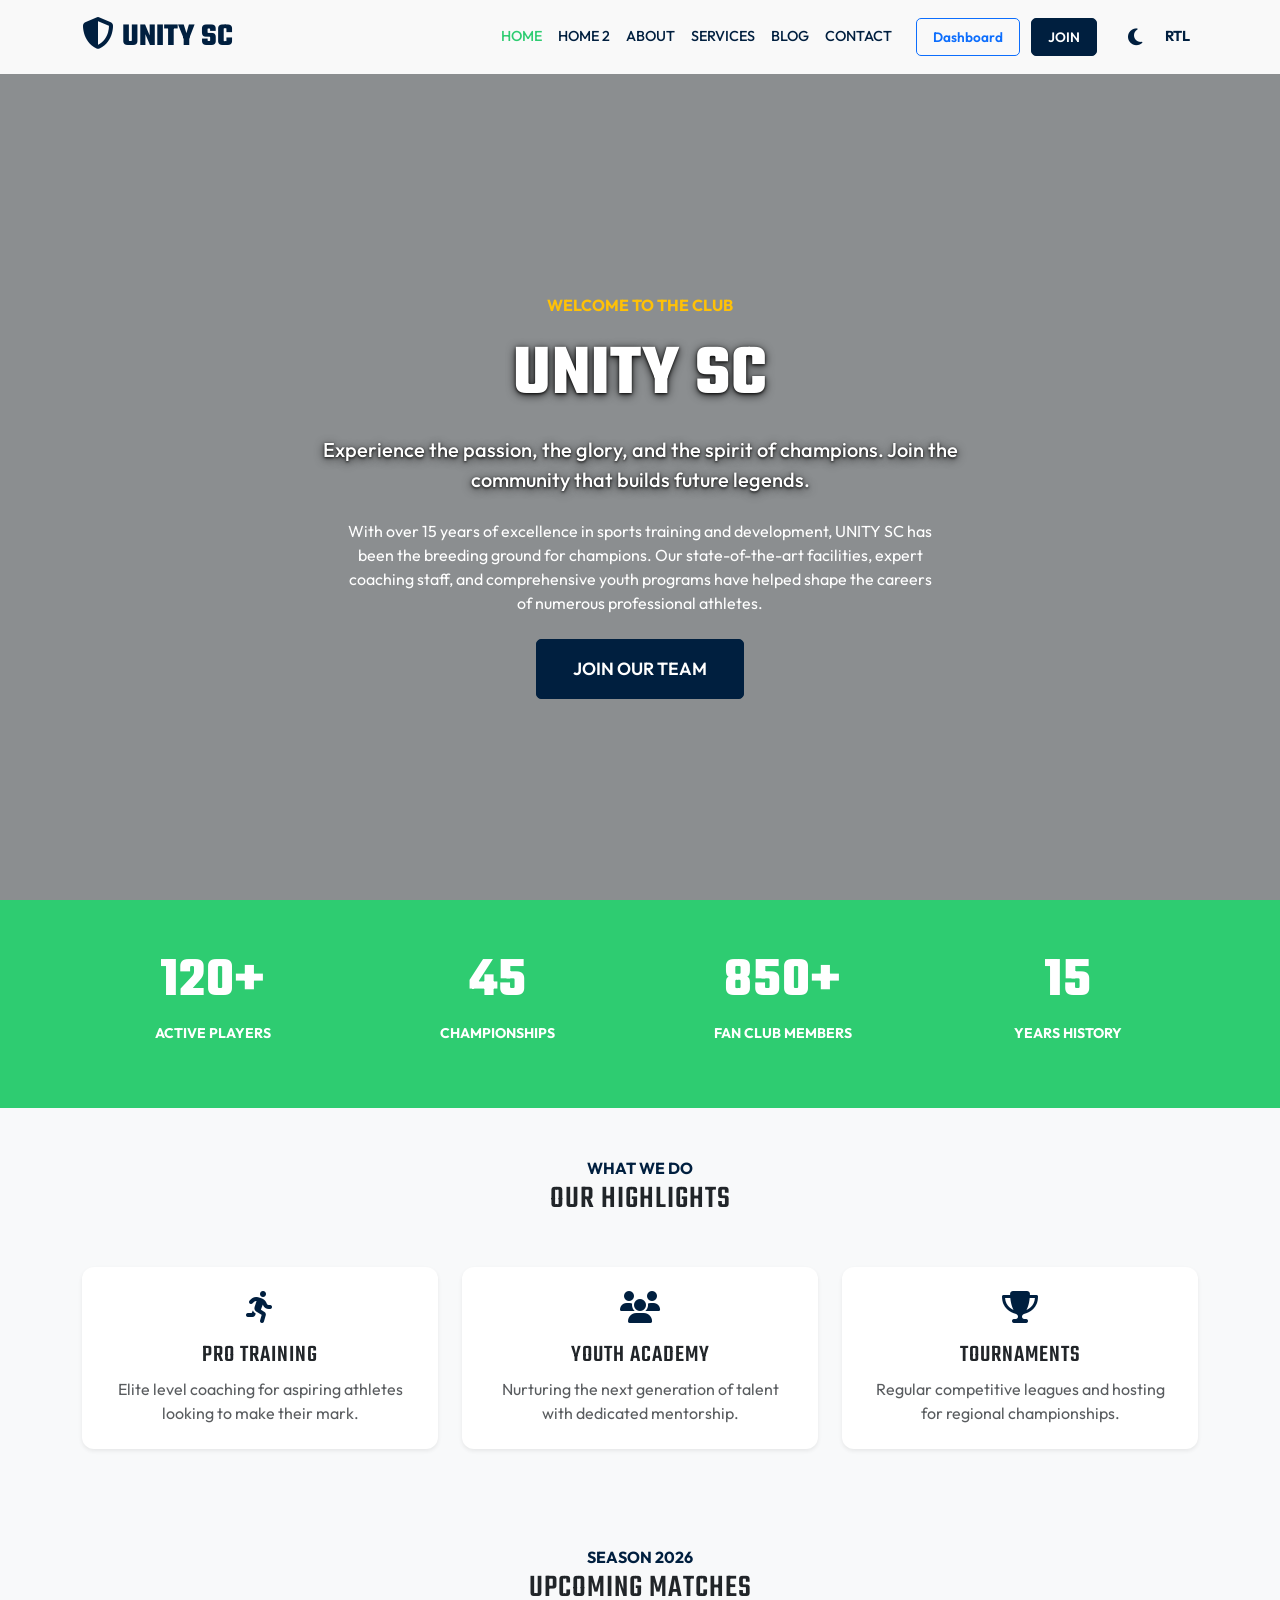
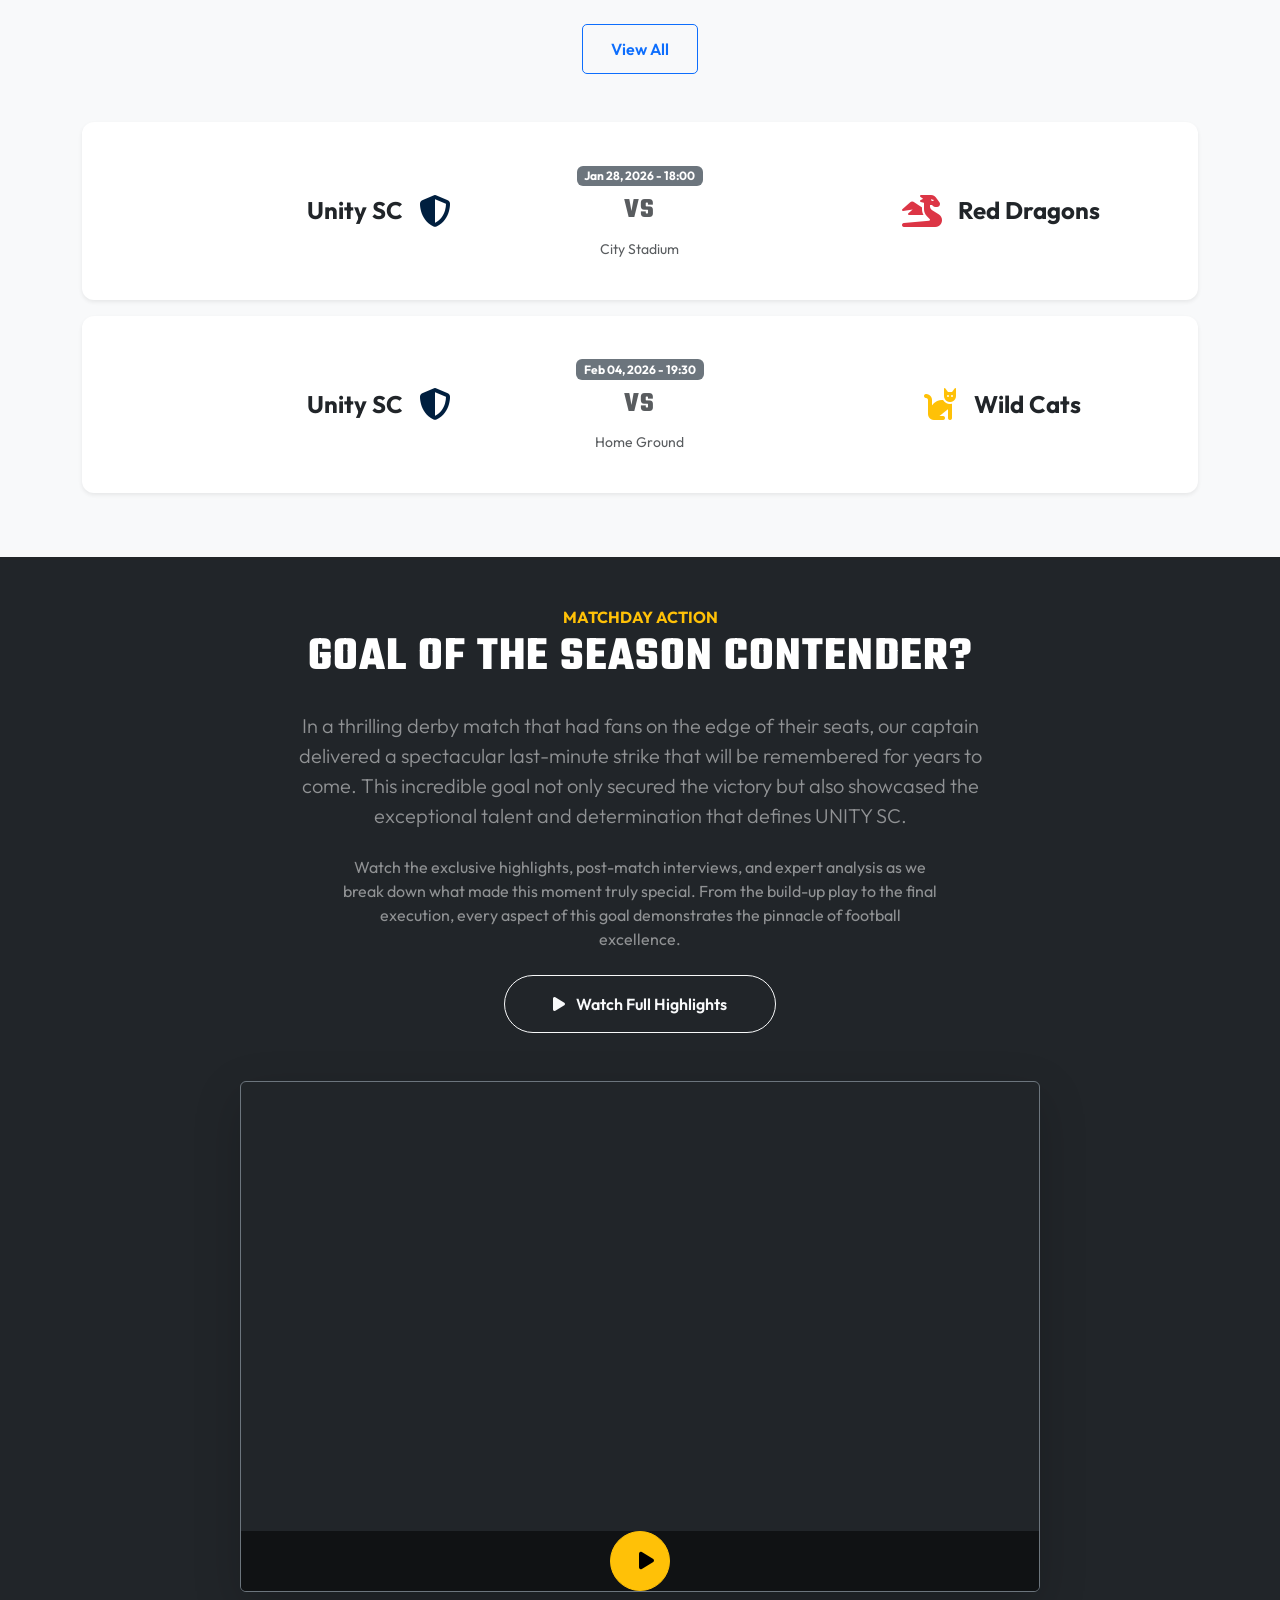
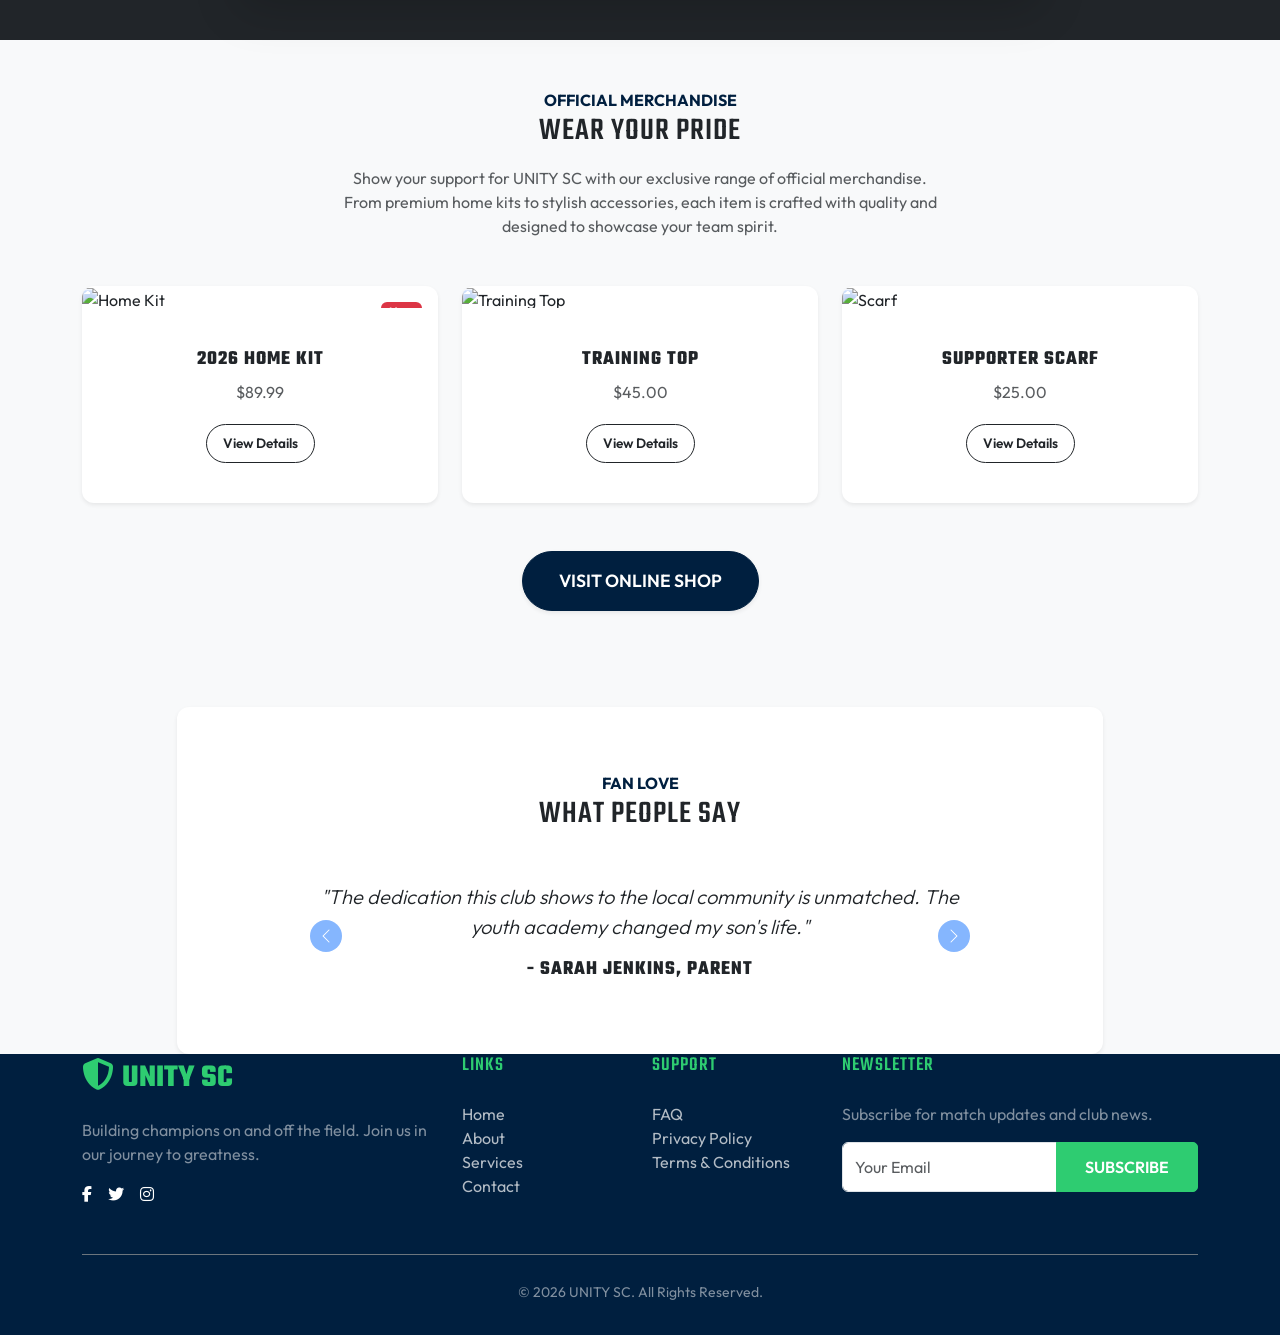
==== commit a10a6461: "s" ====
--- a/index.html
+++ b/index.html
@@ -74,7 +74,7 @@
                         shape the careers of numerous professional athletes.</p>
                     <div class="d-flex gap-3 justify-content-center">
                         <a href="contact.html" class="btn btn-primary btn-lg">Join Our Team</a>
-                        <a href="about.html" class="btn btn-outline-light btn-lg">Learn More</a>
+
                     </div>
                 </div>
                 <!-- Optional: Hero Image/Graphic on the right for desktop -->
@@ -357,8 +357,7 @@
         <div class="container">
             <div class="row">
                 <div class="col-md-4 mb-4">
-                    <h5 class="fw-bold text-uppercase text-white"><i
-                            class="fas fa-shield-alt me-2 text-secondary-custom"></i>UNITY SC</h5>
+                    <a href="index.html" class="footer-brand"><i class="fas fa-shield-alt"></i>UNITY SC</a>
                     <p class="text-white-50">Building champions on and off the field. Join us in our journey to
                         greatness.</p>
                     <div class="d-flex text-white gap-3">
@@ -405,4 +404,4 @@
     <script src="assets/js/main.js"></script>
 </body>
 
-</html>
+</html>
--- a/assets/css/style.css
+++ b/assets/css/style.css
@@ -308,8 +308,13 @@
 footer {
     background-color: var(--footer-bg);
     color: var(--footer-text);
-    padding: 2rem 0;
-    /* Reduced top spacing */
+    padding: 0 0 2rem 0;
+    /* Removed top padding */
+}
+
+/* Ensure the last section before the footer doesn't have extra bottom padding */
+section:last-of-type {
+    padding-bottom: 0 !important;
 }
 
 footer h5 {
@@ -323,6 +328,25 @@
 
 footer a:hover {
     color: var(--accent-color);
+}
+
+.footer-brand {
+    font-family: 'Teko', sans-serif;
+    font-size: 2rem;
+    font-weight: 700;
+    color: var(--secondary-color) !important;
+    text-transform: uppercase;
+    text-decoration: none;
+    display: inline-block;
+    margin-bottom: 1rem;
+}
+
+.footer-brand:hover {
+    color: var(--accent-color) !important;
+}
+
+.footer-brand i {
+    margin-right: 0.5rem;
 }
 
 footer .d-flex.text-white a {
@@ -428,11 +452,21 @@
 
 .sidebar {
     width: 280px;
-    background-color: var(--primary-color);
-    color: #fff;
+    background-color: var(--bg-card);
+    /* Changed from primary to card bg to show logo clearly */
+    color: var(--text-body);
     padding: 20px;
     display: flex;
     flex-direction: column;
+    border-right: 1px solid var(--border-color);
+}
+
+.sidebar h3 {
+    color: var(--primary-color) !important;
+}
+
+[data-theme="dark"] .sidebar h3 {
+    color: var(--secondary-color) !important;
 }
 
 .sidebar .nav-link {
@@ -473,14 +507,38 @@
     text-align: center;
 }
 
+.auth-social-icon {
+    transition: all 0.3s cubic-bezier(0.175, 0.885, 0.32, 1.275);
+}
+
+.auth-social-icon:hover {
+    transform: scale(1.15) translateY(-3px);
+    color: var(--secondary-color) !important;
+    background-color: rgba(46, 204, 113, 0.1) !important;
+}
+
+[data-theme="dark"] .auth-social-icon:hover {
+    background-color: rgba(255, 255, 255, 0.1) !important;
+}
+
 /* Responsive Fixes */
-@media (max-width: 768px) {
+@media (max-width: 991px) {
+
+    /* Increased from 768px to include tablets */
     .sidebar {
         position: fixed;
         left: -280px;
         height: 100%;
         z-index: 1000;
         transition: left 0.3s ease;
+        background-color: var(--primary-color);
+        /* Kept primary for overlay feel */
+        color: #fff;
+    }
+
+    .sidebar h3 {
+        color: #fff !important;
+        /* White only on mobile/tablet overlay for contrast */
     }
 
     .sidebar.active {
@@ -622,19 +680,26 @@
 
 /* Tablet View Adjustments (769px - 1024px) */
 @media (min-width: 768px) and (max-width: 991px) {
+
+    footer .col-md-4,
+    footer .col-md-2 {
+        width: 50% !important;
+        margin-bottom: 2rem;
+    }
+
     footer .input-group {
-        max-width: 400px;
-        margin: 0 auto;
+        max-width: 100% !important;
+        margin: 0;
     }
 
     footer .form-control {
-        height: 55px;
+        height: 60px;
         font-size: 1.1rem;
     }
 
     footer .btn {
-        padding: 0 25px;
-        font-size: 1rem;
+        padding: 0 30px;
+        font-size: 1.1rem;
     }
 }
 
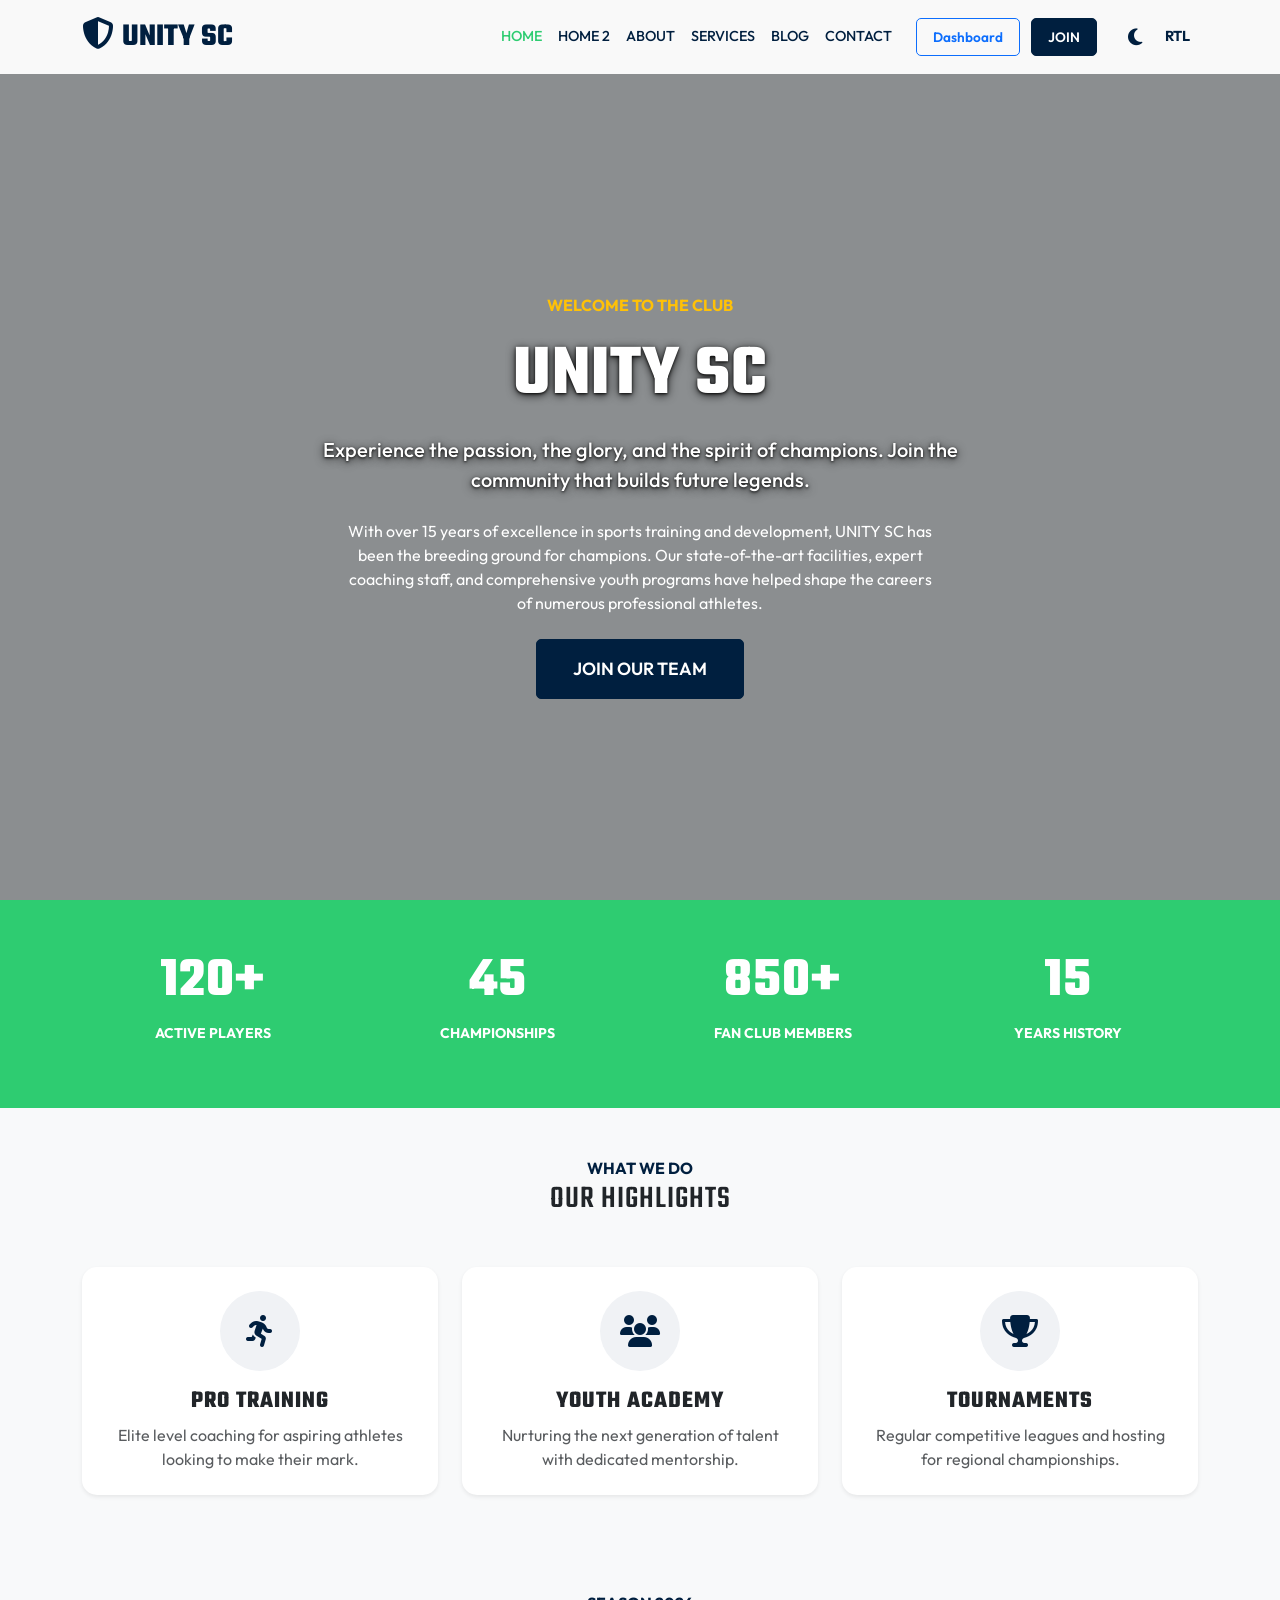
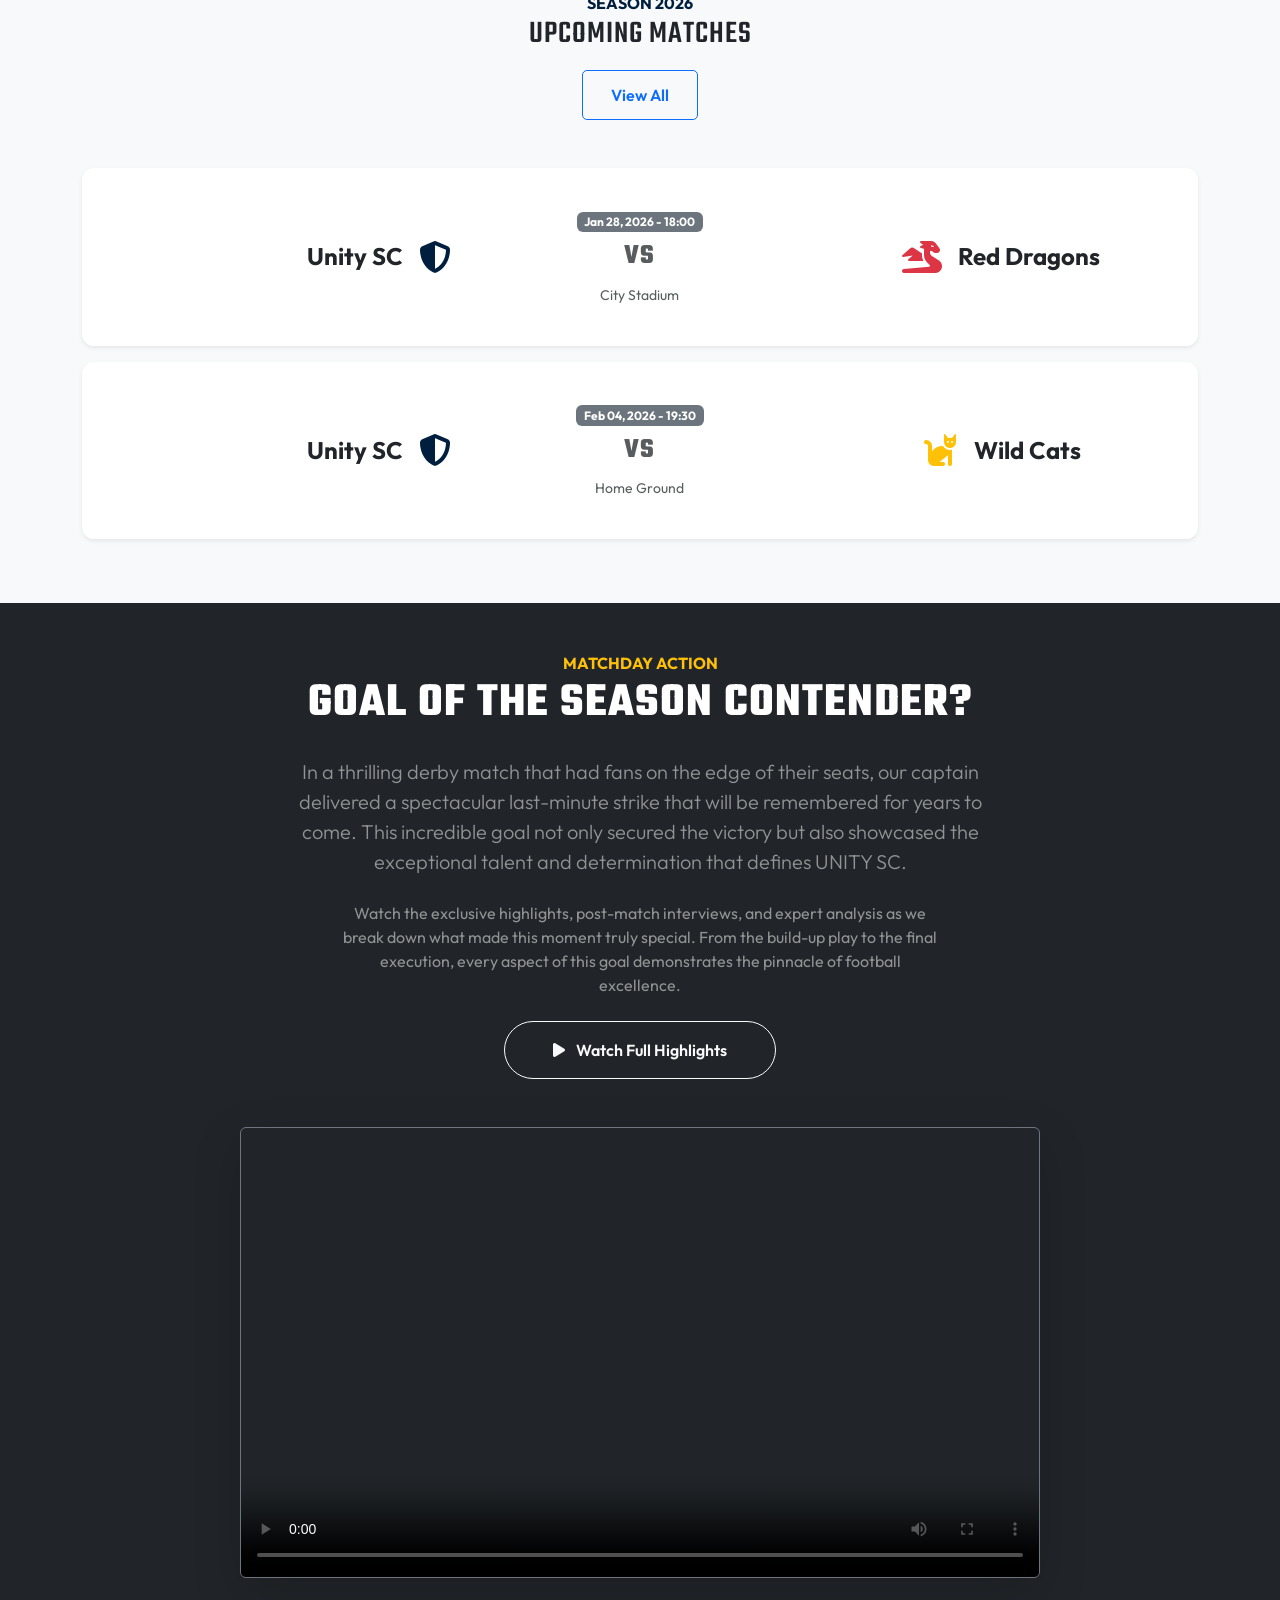
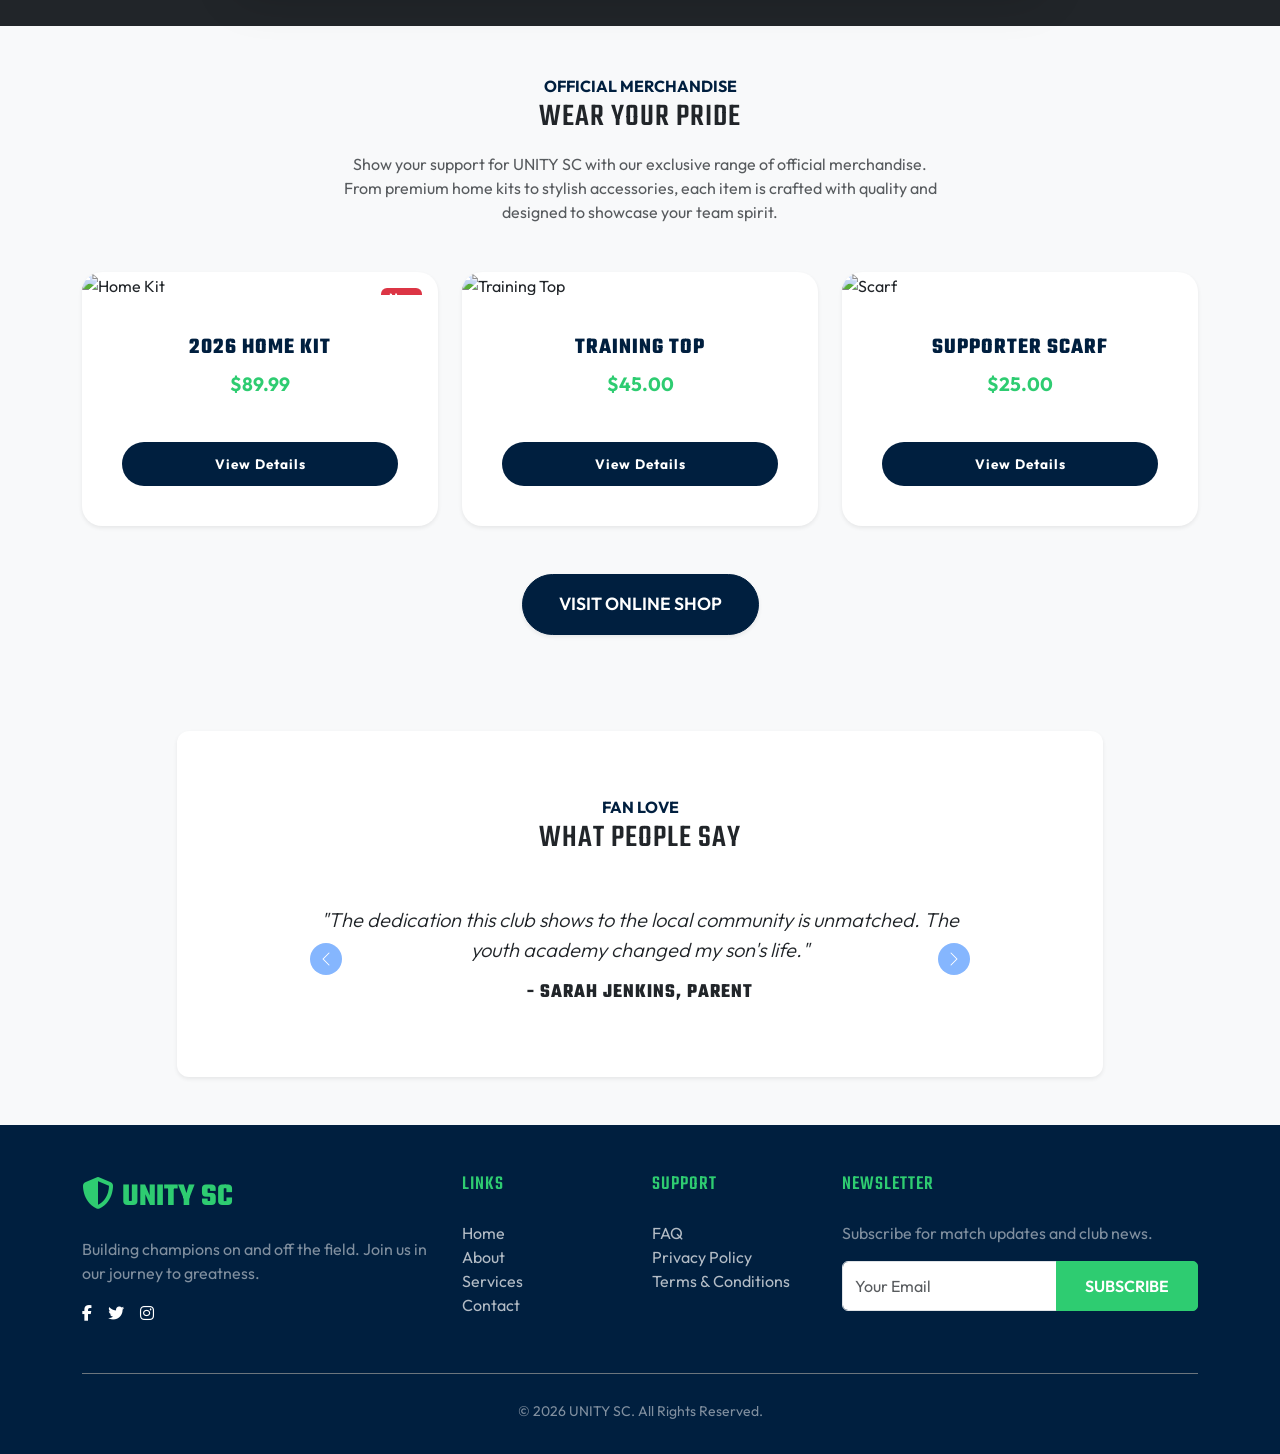
==== commit 36d63a61: "ss" ====
--- a/index.html
+++ b/index.html
@@ -115,8 +115,8 @@
             </div>
             <div class="row g-4 justify-content-center">
                 <div class="col-md-4">
-                    <div class="card h-100 border-0 shadow-sm hover-scale text-center p-4">
-                        <div class="mb-3 text-primary-custom">
+                    <div class="card h-100 border-0 shadow-sm feature-card text-center p-4">
+                        <div class="icon-wrapper mb-3 mx-auto">
                             <i class="fas fa-running fa-2x"></i>
                         </div>
                         <h4 class="card-title">Pro Training</h4>
@@ -125,8 +125,8 @@
                     </div>
                 </div>
                 <div class="col-md-4">
-                    <div class="card h-100 border-0 shadow-sm hover-scale text-center p-4">
-                        <div class="mb-3 text-primary-custom">
+                    <div class="card h-100 border-0 shadow-sm feature-card text-center p-4">
+                        <div class="icon-wrapper mb-3 mx-auto">
                             <i class="fas fa-users fa-2x"></i>
                         </div>
                         <h4 class="card-title">Youth Academy</h4>
@@ -135,8 +135,8 @@
                     </div>
                 </div>
                 <div class="col-md-4">
-                    <div class="card h-100 border-0 shadow-sm hover-scale text-center p-4">
-                        <div class="mb-3 text-primary-custom">
+                    <div class="card h-100 border-0 shadow-sm feature-card text-center p-4">
+                        <div class="icon-wrapper mb-3 mx-auto">
                             <i class="fas fa-trophy fa-2x"></i>
                         </div>
                         <h4 class="card-title">Tournaments</h4>
@@ -224,16 +224,13 @@
             </div>
             <div class="text-center mt-4">
                 <div class="ratio ratio-16x9 rounded shadow-lg overflow-hidden border border-secondary mx-auto"
-                    style="max-width: 800px;">
-                    <!-- Placeholder for video thumb -->
-                    <div class="position-relative w-100 h-100 bg-black d-flex align-items-center justify-content-center"
-                        style="background: url('https://images.unsplash.com/photo-1574629810360-7efbbe436cd7?ixlib=rb-4.0.3&auto=format&fit=crop&w=800&q=80') center/cover;">
-                        <div class="bg-dark bg-opacity-50 w-100 h-100 position-absolute top-0 start-0"></div>
-                        <button class="btn btn-warning rounded-circle position-relative z-index-1"
-                            style="width: 60px; height: 60px;">
-                            <i class="fas fa-play fa-lg"></i>
-                        </button>
-                    </div>
+                    style="max-width: 800px; position: relative;">
+                    <video id="goalVideo" poster="https://via.placeholder.com/800x450.png?text=Goal+of+the+Season"
+                        style="width: 100%; height: 100%; object-fit: cover;" controls>
+                        <source src="https://videos.pexels.com/video-files/4058141/4058141-hd_1920_1080_24fps.mp4"
+                            type="video/mp4">
+                        Your browser does not support the video tag.
+                    </video>
                 </div>
             </div>
         </div>
@@ -253,7 +250,7 @@
                 <div class="col-md-4 col-sm-6">
                     <div class="card border-0 shadow-sm h-100 product-card">
                         <div class="position-relative overflow-hidden">
-                            <img src="https://images.unsplash.com/photo-1511886929837-354d827aae26?ixlib=rb-4.0.3&auto=format&fit=crop&w=500&q=80"
+                            <img src="https://encrypted-tbn0.gstatic.com/images?q=tbn:ANd9GcQk_iNn_veDFwpC9Utf4LzbSgN7o-lGhkv33g&s"
                                 class="card-img-top" alt="Home Kit">
                             <span class="badge bg-danger position-absolute top-0 end-0 m-3">New</span>
                         </div>
@@ -269,7 +266,7 @@
                 <div class="col-md-4 col-sm-6">
                     <div class="card border-0 shadow-sm h-100 product-card">
                         <div class="position-relative overflow-hidden">
-                            <img src="https://images.unsplash.com/photo-1560272564-c83b66b1ad12?ixlib=rb-4.0.3&auto=format&fit=crop&w=500&q=80"
+                            <img src="https://www.zapkam.com/media/xxphaq1m/fully-sublimated-quarter-zip-training-tops.jpg"
                                 class="card-img-top" alt="Training Top">
                         </div>
                         <div class="card-body text-center d-flex flex-column h-100">
@@ -284,7 +281,7 @@
                 <div class="col-md-4 col-sm-6">
                     <div class="card border-0 shadow-sm h-100 product-card">
                         <div class="position-relative overflow-hidden">
-                            <img src="https://gothamfcshop.com/cdn/shop/files/IMG_0125_887x.jpg?v=1724161826"
+                            <img src="https://encrypted-tbn0.gstatic.com/images?q=tbn:ANd9GcTuZTeMqucaxx9nArs_PUg77HoqV-U-b3FSSA&s"
                                 class="card-img-top" alt="Scarf">
                         </div>
                         <div class="card-body text-center d-flex flex-column h-100">
@@ -353,7 +350,7 @@
 
 
     <!-- Footer -->
-    <footer>
+    <footer class="mt-5 pt-5">
         <div class="container">
             <div class="row">
                 <div class="col-md-4 mb-4">
--- a/assets/css/style.css
+++ b/assets/css/style.css
@@ -470,10 +470,27 @@
 }
 
 .sidebar .nav-link {
-    color: rgba(255, 255, 255, 0.8) !important;
+    color: var(--primary-color) !important;
     padding: 10px 15px;
     border-radius: 8px;
     margin-bottom: 5px;
+    font-weight: 600;
+}
+
+.sidebar .nav-link:hover,
+.sidebar .nav-link.active {
+    background-color: var(--primary-color);
+    color: #fff !important;
+}
+
+[data-theme="dark"] .sidebar .nav-link {
+    color: rgba(255, 255, 255, 0.8) !important;
+}
+
+[data-theme="dark"] .sidebar .nav-link:hover,
+[data-theme="dark"] .sidebar .nav-link.active {
+    background-color: rgba(255, 255, 255, 0.1);
+    color: var(--input-color) !important;
 }
 
 .sidebar .nav-link:hover,
@@ -607,9 +624,71 @@
     object-fit: cover;
 }
 
+.product-card {
+    transition: all 0.4s ease;
+    border: 1px solid var(--border-color);
+    border-radius: 20px;
+    background: var(--bg-card);
+    overflow: hidden;
+}
+
+.product-card:hover {
+    transform: translateY(-8px);
+    box-shadow: 0 20px 40px rgba(0, 0, 0, 0.12);
+    border-color: var(--secondary-color);
+}
+
 .product-card .card-img-top {
-    max-height: 180px;
+    height: 280px;
     object-fit: cover;
+    transition: transform 0.6s ease;
+}
+
+.product-card:hover .card-img-top {
+    transform: scale(1.08);
+}
+
+.product-card .card-body {
+    padding: 1.5rem;
+    display: flex;
+    flex-direction: column;
+    position: relative;
+    background: linear-gradient(180deg, var(--bg-card) 0%, rgba(var(--primary-color), 0.05) 100%);
+}
+
+.product-card h5 {
+    font-size: 1.4rem;
+    margin-bottom: 0.5rem;
+    color: var(--primary-color);
+    font-weight: 700;
+}
+
+[data-theme="dark"] .product-card h5 {
+    color: var(--text-body);
+}
+
+.product-card .text-muted {
+    font-size: 1.2rem;
+    font-weight: 700;
+    color: var(--secondary-color) !important;
+}
+
+.product-card .btn {
+    width: 100%;
+    margin-top: 1.5rem;
+    padding: 12px 0;
+    font-weight: 700;
+    letter-spacing: 1px;
+    border-radius: 50px;
+    background-color: var(--primary-color);
+    color: white;
+    border: none;
+    transition: all 0.3s ease;
+}
+
+.product-card .btn:hover {
+    background-color: var(--secondary-color);
+    transform: translateY(-2px);
 }
 
 .sponsor-icons i {
@@ -651,6 +730,82 @@
     .navbar-toggler-icon {
         filter: brightness(0) invert(1) !important;
     }
+}
+
+/* Feature Card Design */
+.feature-card {
+    transition: all 0.4s cubic-bezier(0.175, 0.885, 0.32, 1.275);
+    background: var(--bg-card);
+    border-radius: 15px;
+    position: relative;
+    z-index: 1;
+    overflow: hidden;
+    border-bottom: 4px solid transparent;
+}
+
+.feature-card::before {
+    content: "";
+    position: absolute;
+    top: 0;
+    left: 0;
+    width: 100%;
+    height: 0;
+    background: var(--primary-color);
+    transition: all 0.4s ease;
+    z-index: -1;
+}
+
+.feature-card:hover {
+    transform: translateY(-10px);
+    box-shadow: 0 15px 30px rgba(0, 0, 0, 0.1);
+    border-bottom-color: var(--secondary-color);
+}
+
+.feature-card:hover::before {
+    height: 100%;
+}
+
+.feature-card .icon-wrapper {
+    width: 80px;
+    height: 80px;
+    display: flex;
+    align-items: center;
+    justify-content: center;
+    background: rgba(var(--primary-color-rgb), 0.1);
+    /* Fallback or variable need */
+    background: #f0f2f5;
+    border-radius: 50%;
+    margin-bottom: 1.5rem;
+    transition: all 0.4s ease;
+    color: var(--primary-color);
+}
+
+[data-theme="dark"] .feature-card .icon-wrapper {
+    background: rgba(255, 255, 255, 0.1);
+    color: var(--secondary-color);
+}
+
+.feature-card:hover .icon-wrapper {
+    background: #fff;
+    color: var(--primary-color);
+    transform: rotateY(180deg);
+}
+
+.feature-card h4 {
+    transition: color 0.3s ease;
+    font-weight: 700;
+}
+
+.feature-card:hover h4 {
+    color: #fff;
+}
+
+.feature-card p {
+    transition: color 0.3s ease;
+}
+
+.feature-card:hover p {
+    color: rgba(255, 255, 255, 0.9) !important;
 }
 
 /* Player Cards Refinements */
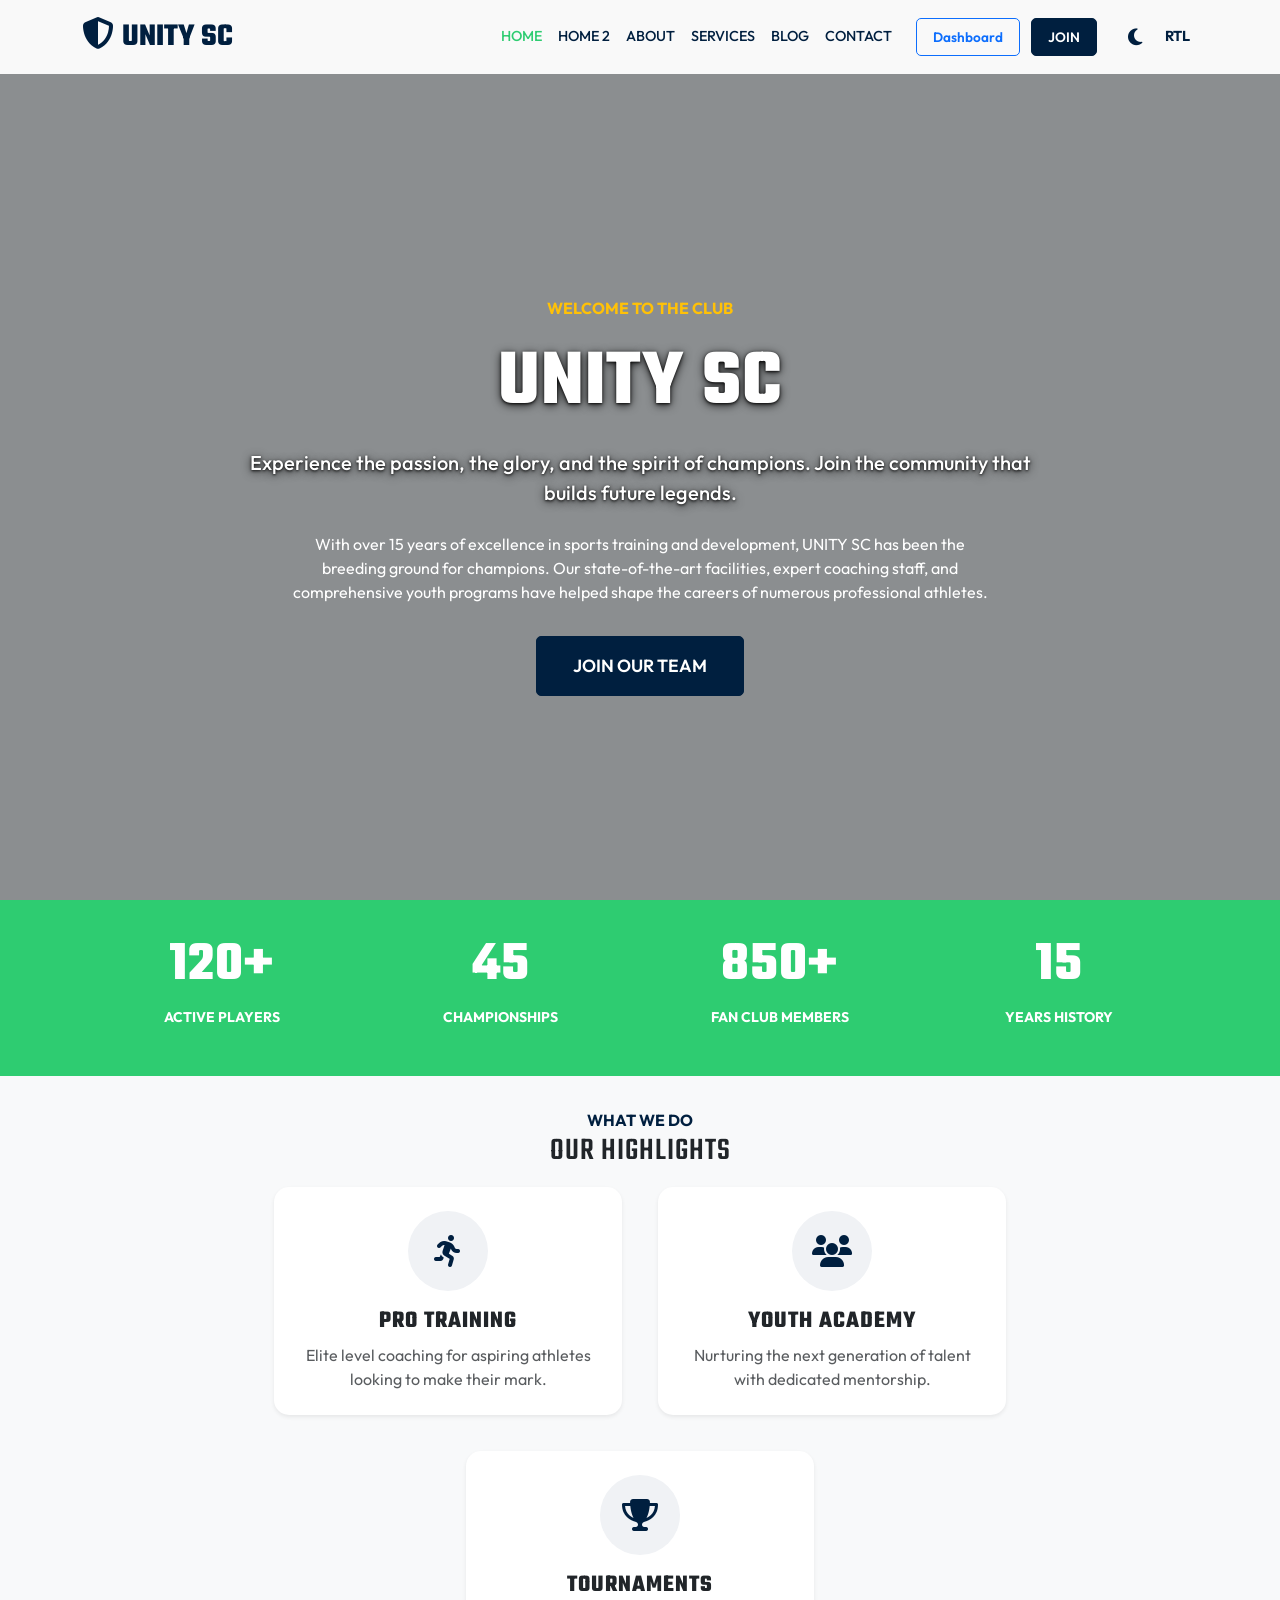
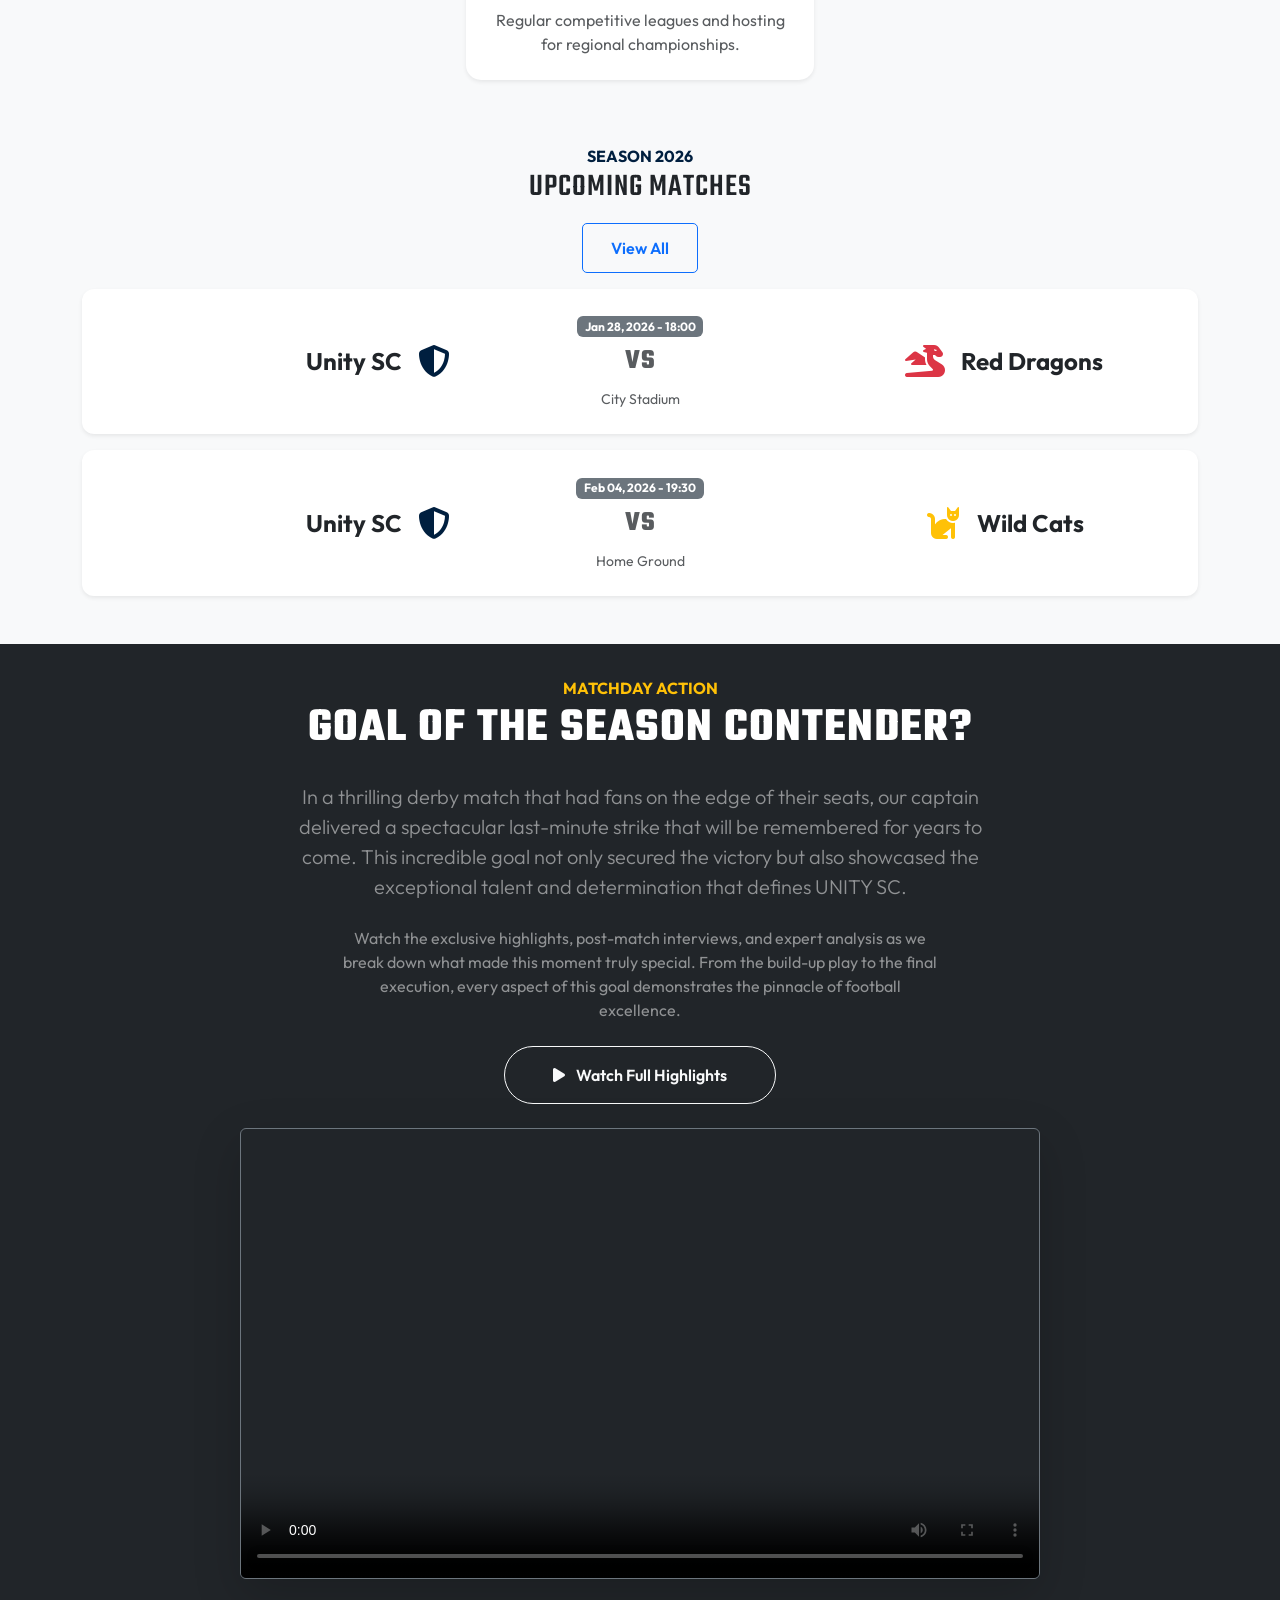
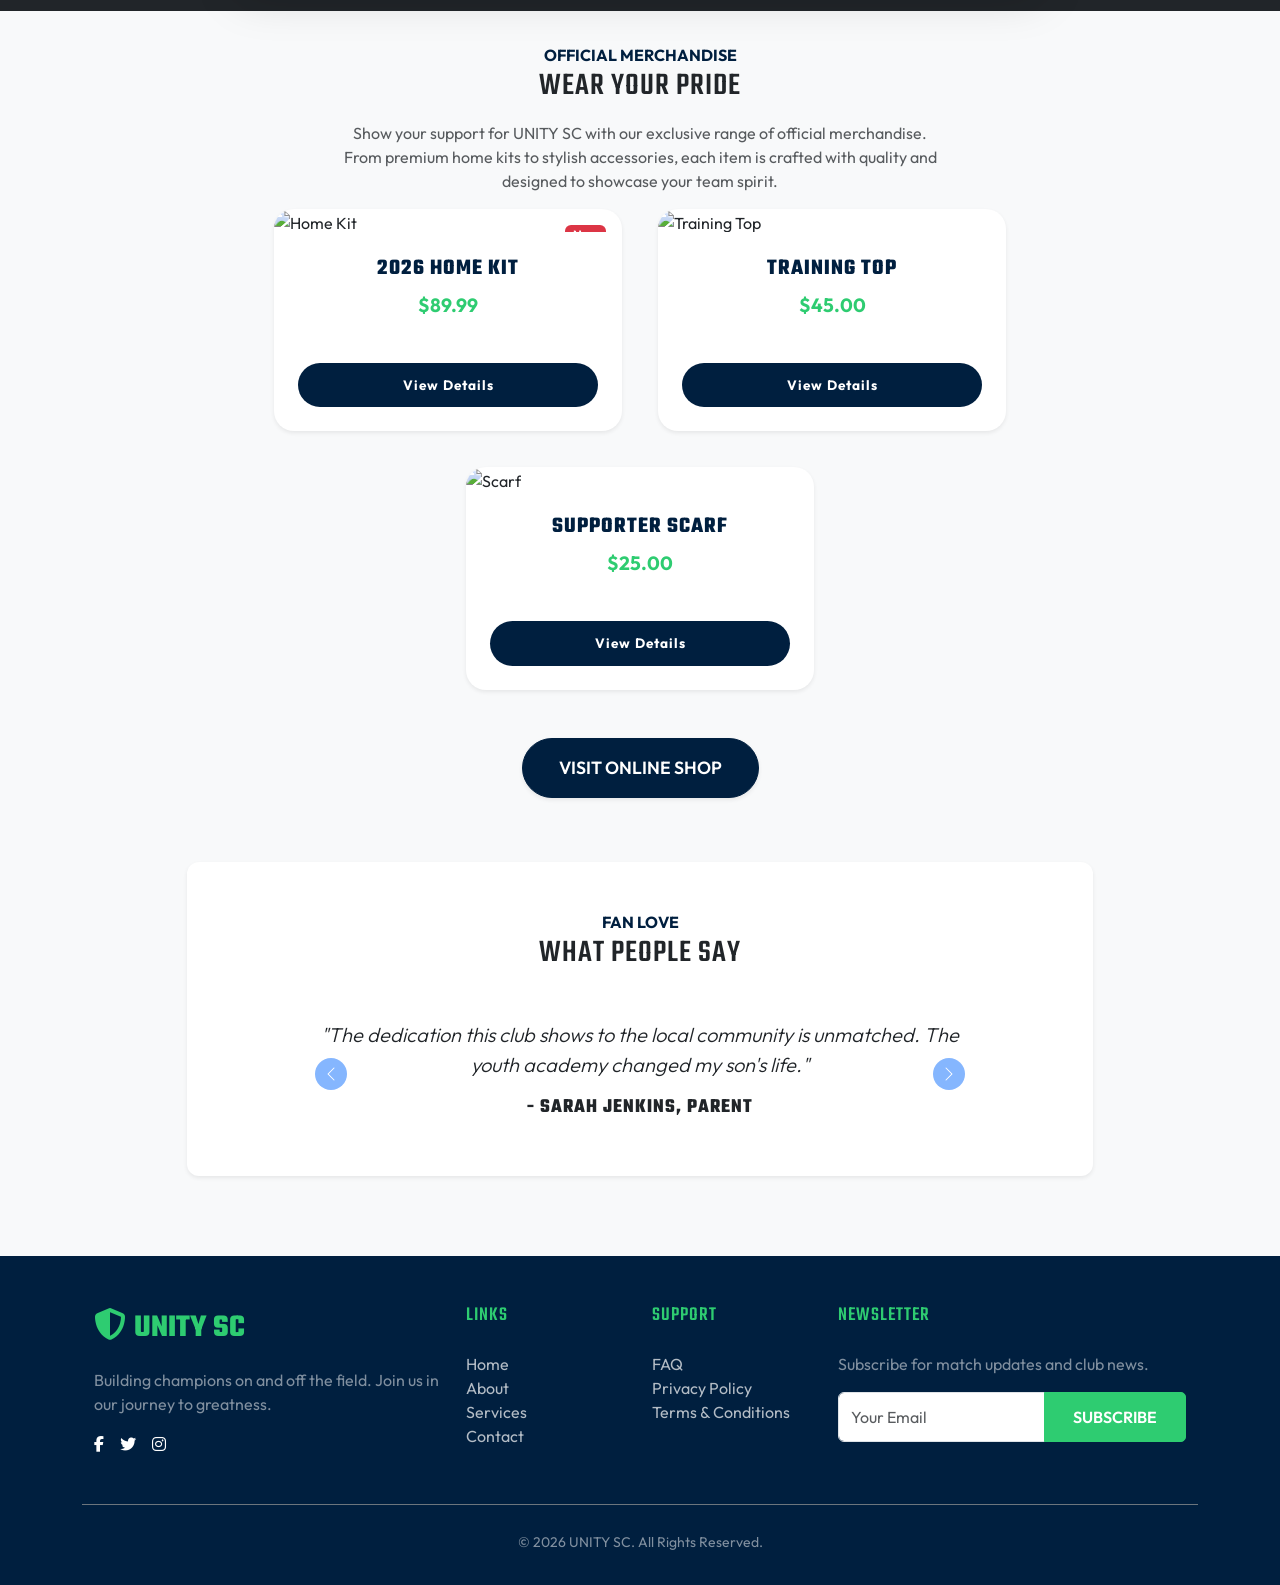
==== commit e91e7c55: "kdmqd" ====
--- a/index.html
+++ b/index.html
@@ -63,21 +63,20 @@
         <div class="position-absolute top-0 start-0 w-100 h-100 bg-dark opacity-50"></div>
         <div class="container text-white text-center animate-up position-relative">
             <div class="row align-items-center justify-content-center">
-                <div class="col-lg-8">
+                <div class="col-lg-10">
                     <span class="text-uppercase text-warning fw-bold letter-spacing-2">Welcome to the Club</span>
-                    <h1 class="display-1 fw-bold my-3" style="font-size: 4.5rem;">UNITY SC</h1>
-                    <p class="lead mb-4 mx-auto">Experience the passion, the glory, and the spirit of
+                    <h1 class="display-1 fw-bold my-3">UNITY SC</h1>
+                    <p class="lead mb-4 mx-auto" style="max-width: 800px;">Experience the passion, the glory, and the
+                        spirit of
                         champions. Join the community that builds future legends.</p>
-                    <p class="mb-4 mx-auto" style="max-width: 600px;">With over 15 years of excellence in sports
+                    <p class="mb-4 mx-auto" style="max-width: 700px;">With over 15 years of excellence in sports
                         training and development, UNITY SC has been the breeding ground for champions. Our
                         state-of-the-art facilities, expert coaching staff, and comprehensive youth programs have helped
                         shape the careers of numerous professional athletes.</p>
-                    <div class="d-flex gap-3 justify-content-center">
+                    <div class="btn-center-wrapper">
                         <a href="contact.html" class="btn btn-primary btn-lg">Join Our Team</a>
-
-                    </div>
-                </div>
-                <!-- Optional: Hero Image/Graphic on the right for desktop -->
+                    </div>
+                </div>
             </div>
         </div>
     </header>
--- a/assets/css/style.css
+++ b/assets/css/style.css
@@ -180,6 +180,13 @@
     letter-spacing: 1px;
 }
 
+h1 {
+    text-align: center;
+    width: 100%;
+    margin-left: auto;
+    margin-right: auto;
+}
+
 a {
     text-decoration: none;
     transition: all 0.3s ease;
@@ -241,6 +248,89 @@
     font-size: 1.1rem;
 }
 
+/* Global Centering & Spacing Utilities */
+.section-padding {
+    padding: 100px 0;
+}
+
+.container-center {
+    max-width: 1200px;
+    margin: 0 auto;
+    padding: 0 15px;
+    display: flex;
+    flex-direction: column;
+    align-items: center;
+    text-align: center;
+}
+
+.flex-center {
+    display: flex;
+    justify-content: center;
+    align-items: center;
+    flex-wrap: wrap;
+}
+
+.text-center-all * {
+    text-align: center;
+}
+
+.btn-center-wrapper {
+    display: flex;
+    justify-content: center;
+    width: 100%;
+    margin-top: 2rem;
+    gap: 1rem;
+}
+
+/* Responsive Scaling for Spacing */
+@media (max-width: 991px) {
+    .section-padding {
+        padding: 70px 0;
+    }
+
+    h1 {
+        font-size: 3.5rem !important;
+    }
+}
+
+@media (max-width: 768px) {
+    .section-padding {
+        padding: 50px 0;
+    }
+
+    h1 {
+        font-size: 2.8rem !important;
+    }
+
+    .btn-center-wrapper {
+        flex-direction: column;
+        align-items: center;
+    }
+
+    .btn-center-wrapper .btn {
+        width: 100%;
+        max-width: 300px;
+    }
+}
+
+@media (max-width: 576px) {
+    h1 {
+        font-size: 2.2rem !important;
+    }
+}
+
+/* Prevent Overflow */
+html,
+body {
+    overflow-x: hidden;
+    width: 100%;
+}
+
+.row {
+    margin-right: 0;
+    margin-left: 0;
+}
+
 /* Card Styles */
 /* Card Styles & Standard Layouts */
 .card,
@@ -312,9 +402,9 @@
     /* Removed top padding */
 }
 
-/* Ensure the last section before the footer doesn't have extra bottom padding */
+/* Add proper spacing above footer */
 section:last-of-type {
-    padding-bottom: 0 !important;
+    padding-bottom: 4rem !important;
 }
 
 footer h5 {
@@ -453,12 +543,15 @@
 .sidebar {
     width: 280px;
     background-color: var(--bg-card);
-    /* Changed from primary to card bg to show logo clearly */
     color: var(--text-body);
     padding: 20px;
     display: flex;
     flex-direction: column;
     border-right: 1px solid var(--border-color);
+    position: sticky;
+    top: 0;
+    height: 100vh;
+    overflow-y: auto;
 }
 
 .sidebar h3 {
@@ -470,10 +563,11 @@
 }
 
 .sidebar .nav-link {
-    color: var(--primary-color) !important;
+    color: #212529 !important;
     padding: 10px 15px;
     border-radius: 8px;
     margin-bottom: 5px;
+    transition: all 0.3s ease;
     font-weight: 600;
 }
 
@@ -483,6 +577,16 @@
     color: #fff !important;
 }
 
+[data-theme="dark"] .sidebar {
+    background-color: var(--primary-color);
+    /* Kept primary for overlay feel */
+    color: #fff;
+}
+
+[data-theme="dark"] .sidebar h3 {
+    color: var(--secondary-color) !important;
+}
+
 [data-theme="dark"] .sidebar .nav-link {
     color: rgba(255, 255, 255, 0.8) !important;
 }
@@ -490,13 +594,38 @@
 [data-theme="dark"] .sidebar .nav-link:hover,
 [data-theme="dark"] .sidebar .nav-link.active {
     background-color: rgba(255, 255, 255, 0.1);
-    color: var(--input-color) !important;
-}
-
-.sidebar .nav-link:hover,
-.sidebar .nav-link.active {
-    background-color: rgba(255, 255, 255, 0.1);
-    color: var(--accent-color) !important;
+    color: var(--secondary-color) !important;
+}
+
+/* Fix Logout visibility and positioning */
+.sidebar .mt-auto {
+    margin-top: auto;
+    padding-top: 20px;
+    border-top: 1px solid var(--border-color);
+}
+
+/* Ensure logout button is visible */
+.sidebar .btn-outline-light {
+    color: var(--text-body) !important;
+    border-color: var(--border-color) !important;
+    background-color: transparent !important;
+}
+
+.sidebar .btn-outline-light:hover {
+    background-color: var(--primary-color) !important;
+    border-color: var(--primary-color) !important;
+    color: #fff !important;
+}
+
+[data-theme="dark"] .sidebar .btn-outline-light {
+    color: #ffffff !important;
+    border-color: rgba(255, 255, 255, 0.3) !important;
+}
+
+[data-theme="dark"] .sidebar .btn-outline-light:hover {
+    background-color: rgba(255, 255, 255, 0.1) !important;
+    border-color: rgba(255, 255, 255, 0.5) !important;
+    color: #ffffff !important;
 }
 
 .dashboard-content {
@@ -536,6 +665,103 @@
 
 [data-theme="dark"] .auth-social-icon:hover {
     background-color: rgba(255, 255, 255, 0.1) !important;
+}
+
+/* Dashboard Mobile Improvements */
+@media (max-width: 768px) {
+    .dashboard-content {
+        padding: 1rem !important;
+        font-size: 16px !important;
+    }
+
+    .dashboard-content h2 {
+        font-size: 1.5rem !important;
+        margin-bottom: 1rem !important;
+    }
+
+    .dashboard-content .card {
+        margin-bottom: 1rem !important;
+        font-size: 14px !important;
+    }
+
+    .dashboard-content .card h3 {
+        font-size: 1.25rem !important;
+    }
+
+    .dashboard-content .card p {
+        font-size: 0.9rem !important;
+    }
+
+    .dashboard-content .table {
+        font-size: 0.85rem !important;
+    }
+
+    .dashboard-content .table th {
+        font-size: 0.85rem !important;
+        padding: 0.5rem !important;
+    }
+
+    .dashboard-content .table td {
+        font-size: 0.8rem !important;
+        padding: 0.5rem !important;
+    }
+
+    .dashboard-content .badge {
+        font-size: 0.7rem !important;
+        padding: 4px 8px !important;
+    }
+
+    .dashboard-content .btn {
+        font-size: 0.85rem !important;
+        padding: 8px 12px !important;
+    }
+
+    .dashboard-content .img-fluid {
+        max-width: 35px !important;
+        max-height: 35px !important;
+    }
+
+    .dashboard-content .d-flex.align-items-center {
+        font-size: 0.9rem !important;
+    }
+
+    .dashboard-content .small {
+        font-size: 0.75rem !important;
+    }
+
+    .dashboard-content .fw-bold {
+        font-size: 0.95rem !important;
+    }
+}
+
+@media (max-width: 576px) {
+    .dashboard-content {
+        padding: 0.75rem !important;
+        font-size: 15px !important;
+    }
+
+    .dashboard-content h2 {
+        font-size: 1.3rem !important;
+    }
+
+    .dashboard-content .card {
+        font-size: 13px !important;
+        padding: 1rem !important;
+    }
+
+    .dashboard-content .card h3 {
+        font-size: 1.1rem !important;
+    }
+
+    .dashboard-content .table {
+        font-size: 0.8rem !important;
+    }
+
+    .dashboard-content .table th,
+    .dashboard-content .table td {
+        font-size: 0.75rem !important;
+        padding: 0.4rem !important;
+    }
 }
 
 /* Responsive Fixes */
@@ -556,6 +782,48 @@
     .sidebar h3 {
         color: #fff !important;
         /* White only on mobile/tablet overlay for contrast */
+    }
+
+    /* Light mode sidebar nav links */
+    .sidebar .nav-link {
+        color: #fff !important;
+    }
+
+    .sidebar .nav-link:hover,
+    .sidebar .nav-link.active {
+        background-color: rgba(255, 255, 255, 0.2);
+        color: #fff !important;
+    }
+
+    /* Force logout button visibility on mobile/tablet overlay */
+    .sidebar .btn-outline-light {
+        color: #fff !important;
+        border-color: rgba(255, 255, 255, 0.5) !important;
+    }
+
+    .sidebar .btn-outline-light:hover {
+        background-color: rgba(255, 255, 255, 0.1) !important;
+        border-color: #fff !important;
+    }
+
+    /* Dark mode overrides */
+    [data-theme="dark"] .sidebar {
+        background-color: var(--primary-color);
+        color: #fff;
+    }
+
+    [data-theme="dark"] .sidebar h3 {
+        color: var(--secondary-color) !important;
+    }
+
+    [data-theme="dark"] .sidebar .nav-link {
+        color: rgba(255, 255, 255, 0.8) !important;
+    }
+
+    [data-theme="dark"] .sidebar .nav-link:hover,
+    [data-theme="dark"] .sidebar .nav-link.active {
+        background-color: rgba(255, 255, 255, 0.1);
+        color: var(--secondary-color) !important;
     }
 
     .sidebar.active {
@@ -729,6 +997,182 @@
 @media (prefers-color-scheme: dark) {
     .navbar-toggler-icon {
         filter: brightness(0) invert(1) !important;
+    }
+}
+
+/* Mobile Navigation Menu Fix */
+@media (max-width: 991px) {
+
+    /* Ensure navbar is visible */
+    .navbar {
+        background-color: var(--navbar-bg) !important;
+        backdrop-filter: blur(10px);
+        -webkit-backdrop-filter: blur(10px);
+        padding: 0.5rem 0 !important;
+    }
+
+    /* Fix collapsed menu positioning */
+    .navbar-collapse {
+        background-color: var(--navbar-bg);
+        border-radius: 0 0 12px 12px;
+        box-shadow: 0 8px 32px rgba(0, 0, 0, 0.1);
+        padding: 1rem 0;
+        margin-top: 0.5rem;
+        border: 1px solid var(--border-color);
+        position: absolute;
+        left: 0;
+        right: 0;
+        top: 100%;
+        z-index: 1000;
+        max-height: 80vh;
+        overflow-y: auto;
+    }
+
+    /* Ensure menu is visible when expanded */
+    .navbar-collapse.show {
+        display: block !important;
+    }
+
+    .navbar-nav {
+        width: 100%;
+        padding: 0 1rem;
+    }
+
+    .navbar-nav .nav-item {
+        margin-bottom: 0.5rem;
+        width: 100%;
+    }
+
+    .navbar-nav .nav-link {
+        color: var(--navbar-text) !important;
+        padding: 0.75rem 1rem !important;
+        border-radius: 8px;
+        transition: all 0.3s ease;
+        display: block;
+        width: 100%;
+        text-align: left;
+        font-size: 1rem;
+        font-weight: 500;
+    }
+
+    .navbar-nav .nav-link:hover {
+        background-color: rgba(0, 31, 63, 0.1);
+        color: var(--primary-color) !important;
+        transform: translateX(5px);
+    }
+
+    .navbar-nav .nav-link.active {
+        background-color: var(--primary-color);
+        color: #ffffff !important;
+    }
+
+    /* Dark theme mobile menu */
+    [data-theme="dark"] .navbar {
+        background-color: var(--navbar-bg) !important;
+    }
+
+    [data-theme="dark"] .navbar-collapse {
+        background-color: var(--bg-card);
+        border-color: var(--border-color);
+        box-shadow: 0 8px 32px rgba(0, 0, 0, 0.3);
+    }
+
+    [data-theme="dark"] .navbar-nav .nav-link {
+        color: #ffffff !important;
+    }
+
+    [data-theme="dark"] .navbar-nav .nav-link:hover {
+        background-color: rgba(255, 255, 255, 0.1);
+        color: var(--secondary-color) !important;
+    }
+
+    [data-theme="dark"] .navbar-nav .nav-link.active {
+        background-color: var(--primary-color);
+        color: #ffffff !important;
+    }
+
+    /* Mobile buttons in menu */
+    .navbar-nav .nav-item.ms-lg-3 {
+        margin-top: 1rem;
+        padding-top: 1rem;
+        border-top: 1px solid var(--border-color);
+        width: 100%;
+    }
+
+    .navbar-nav .nav-item.ms-lg-3 .btn {
+        display: block;
+        width: 100%;
+        margin-bottom: 0.5rem;
+        text-align: center;
+        font-size: 0.9rem;
+        padding: 0.6rem 1rem;
+    }
+
+    /* Theme toggle buttons in mobile */
+    .navbar-nav .nav-item.ms-3 {
+        margin-top: 1rem;
+        padding-top: 1rem;
+        border-top: 1px solid var(--border-color);
+        width: 100%;
+        display: flex;
+        gap: 0.5rem;
+    }
+
+    .navbar-nav .nav-item.ms-3 .btn {
+        flex: 1;
+        text-align: center;
+        font-size: 0.9rem;
+        padding: 0.6rem 0.5rem;
+    }
+
+    /* Dark theme mobile borders */
+    [data-theme="dark"] .navbar-nav .nav-item.ms-lg-3,
+    [data-theme="dark"] .navbar-nav .nav-item.ms-3 {
+        border-top-color: rgba(255, 255, 255, 0.1);
+    }
+
+    /* Ensure hamburger button is visible */
+    .navbar-toggler {
+        display: block !important;
+        border: 2px solid var(--navbar-text) !important;
+        padding: 8px 12px !important;
+        background-color: transparent !important;
+        margin: 0.25rem 0 !important;
+    }
+
+    .navbar-toggler:focus {
+        box-shadow: 0 0 0 0.25rem rgba(0, 31, 63, 0.25) !important;
+    }
+
+    [data-theme="dark"] .navbar-toggler {
+        border-color: #ffffff !important;
+    }
+
+    [data-theme="dark"] .navbar-toggler:focus {
+        box-shadow: 0 0 0 0.25rem rgba(255, 255, 255, 0.25) !important;
+    }
+}
+
+/* Small mobile phones (max-width: 576px) */
+@media (max-width: 576px) {
+    .navbar-collapse {
+        margin-top: 0.25rem;
+        padding: 0.75rem 0;
+    }
+
+    .navbar-nav {
+        padding: 0 0.75rem;
+    }
+
+    .navbar-nav .nav-link {
+        padding: 0.6rem 0.75rem !important;
+        font-size: 0.9rem;
+    }
+
+    .navbar-nav .nav-item.ms-lg-3 .btn,
+    .navbar-nav .nav-item.ms-3 .btn {
+        font-size: 0.85rem;
+        padding: 0.5rem 0.75rem;
     }
 }
 
@@ -869,6 +1313,373 @@
     }
 }
 
+/* Blog Page Specific Styles */
+.blog-post-card {
+    transition: all 0.3s ease;
+    border-radius: 12px;
+    overflow: hidden;
+    margin-bottom: 1rem;
+}
+
+.blog-post-card:hover {
+    transform: translateY(-5px);
+    box-shadow: 0 15px 30px rgba(0, 0, 0, 0.15);
+}
+
+.blog-post-card .col-md-4,
+.blog-post-card .col-md-8 {
+    padding: 0;
+}
+
+.blog-post-card img {
+    transition: transform 0.3s ease;
+}
+
+.blog-post-card:hover img {
+    transform: scale(1.05);
+}
+
+.btn-primary-custom {
+    background-color: var(--primary-color);
+    border-color: var(--primary-color);
+    color: white;
+    font-weight: 600;
+    padding: 6px 16px;
+    border-radius: 6px;
+    transition: all 0.3s ease;
+}
+
+.btn-primary-custom:hover {
+    background-color: var(--secondary-color);
+    border-color: var(--secondary-color);
+    transform: translateY(-2px);
+}
+
+/* Reduce white space in blog page */
+section.py-5 {
+    padding-top: 2rem !important;
+    padding-bottom: 2rem !important;
+}
+
+.card-body {
+    padding: 1.5rem !important;
+}
+
+.blog-post-card {
+    margin-bottom: 0.75rem !important;
+}
+
+.text-center.mb-5 {
+    margin-bottom: 1rem !important;
+}
+
+.row.g-4 {
+    gap: 0.75rem !important;
+}
+
+.col-md-6.col-lg-12,
+.col-md-6.col-lg-12 {
+    margin-bottom: 0.75rem !important;
+}
+
+/* Reduce sidebar spacing */
+.col-lg-4 {
+    padding-left: 0.5rem !important;
+    padding-right: 0.5rem !important;
+}
+
+/* Blog Page Mobile Improvements - Center Content */
+@media (max-width: 768px) {
+    .blog-post-card {
+        text-align: center !important;
+    }
+
+    .blog-post-card .row {
+        justify-content: center !important;
+        text-align: center !important;
+    }
+
+    .blog-post-card .col-md-4,
+    .blog-post-card .col-md-8 {
+        width: 100% !important;
+        text-align: center !important;
+        display: flex !important;
+        flex-direction: column !important;
+        align-items: center !important;
+    }
+
+    .blog-post-card h4 {
+        font-size: 1.2rem !important;
+        text-align: center !important;
+        margin-bottom: 0.75rem !important;
+    }
+
+    .blog-post-card p {
+        font-size: 0.95rem !important;
+        text-align: center !important;
+        margin-bottom: 1rem !important;
+    }
+
+    .blog-post-card .badge {
+        font-size: 0.8rem !important;
+        margin-bottom: 0.5rem !important;
+    }
+
+    .blog-post-card .btn {
+        font-size: 0.9rem !important;
+        padding: 10px 20px !important;
+    }
+
+    .pagination {
+        justify-content: center !important;
+        margin-top: 2rem !important;
+    }
+
+    .pagination .page-link {
+        font-size: 0.9rem !important;
+        padding: 10px 15px !important;
+    }
+}
+
+@media (max-width: 576px) {
+    .blog-post-card h4 {
+        font-size: 1.1rem !important;
+    }
+
+    .blog-post-card p {
+        font-size: 0.9rem !important;
+    }
+
+    .blog-post-card .badge {
+        font-size: 0.75rem !important;
+    }
+
+    .blog-post-card .btn {
+        font-size: 0.85rem !important;
+        padding: 8px 16px !important;
+    }
+
+    .pagination .page-link {
+        font-size: 0.85rem !important;
+        padding: 8px 12px !important;
+    }
+}
+
+/* Mobile Blog Layout Improvements */
+@media (max-width: 768px) {
+
+    .blog-post-card .col-md-4,
+    .blog-post-card .col-md-8 {
+        width: 100%;
+        margin-bottom: 1rem;
+    }
+
+    .blog-post-card .row {
+        flex-direction: column;
+    }
+
+    .blog-post-card img {
+        min-height: 200px;
+        width: 100%;
+    }
+
+    .blog-post-card .card-body {
+        padding: 1rem !important;
+    }
+
+    .blog-post-card h4 {
+        font-size: 1.1rem !important;
+        margin-bottom: 0.5rem !important;
+    }
+
+    .blog-post-card p {
+        font-size: 0.9rem !important;
+        margin-bottom: 1rem !important;
+    }
+
+    .blog-post-card .badge {
+        font-size: 0.75rem !important;
+        padding: 4px 8px !important;
+    }
+
+    .blog-post-card .btn {
+        padding: 8px 16px !important;
+        font-size: 0.9rem !important;
+    }
+}
+
+@media (max-width: 576px) {
+    .blog-post-card {
+        margin-bottom: 1.5rem;
+    }
+
+    .blog-post-card img {
+        min-height: 180px;
+    }
+
+    .blog-post-card .card-body {
+        padding: 0.75rem !important;
+    }
+
+    .blog-post-card h4 {
+        font-size: 1rem !important;
+        line-height: 1.3 !important;
+    }
+
+    .blog-post-card p {
+        font-size: 0.85rem !important;
+        line-height: 1.4 !important;
+    }
+
+    .blog-post-card .badge {
+        font-size: 0.7rem !important;
+        margin-bottom: 0.5rem !important;
+    }
+
+    .blog-post-card .btn {
+        width: 100%;
+        padding: 10px 16px !important;
+        font-size: 0.85rem !important;
+    }
+}
+
+/* Better sidebar mobile layout */
+@media (max-width: 768px) {
+    .col-lg-4 {
+        margin-top: 2rem;
+        padding: 0 1rem;
+    }
+
+    .col-lg-4 .card {
+        margin-bottom: 1.5rem;
+    }
+
+    .col-lg-4 h4 {
+        font-size: 1.1rem !important;
+    }
+
+    .col-lg-4 .badge {
+        font-size: 0.8rem !important;
+        padding: 4px 10px !important;
+    }
+
+    .col-lg-4 .btn {
+        width: 100%;
+        padding: 10px 16px !important;
+        font-size: 0.9rem !important;
+    }
+}
+
+@media (max-width: 576px) {
+    .col-lg-4 {
+        margin-top: 1.5rem;
+        padding: 0 0.75rem;
+    }
+
+    .col-lg-4 .card {
+        margin-bottom: 1rem;
+    }
+
+    .col-lg-4 h4 {
+        font-size: 1rem !important;
+    }
+
+    .col-lg-4 .badge {
+        font-size: 0.75rem !important;
+    }
+}
+
+/* Pagination mobile improvements */
+@media (max-width: 768px) {
+    .pagination .page-link {
+        padding: 8px 12px !important;
+        font-size: 0.9rem !important;
+    }
+}
+
+@media (max-width: 576px) {
+    .pagination .page-link {
+        padding: 6px 10px !important;
+        font-size: 0.85rem !important;
+    }
+}
+
+/* Mobile header improvements */
+@media (max-width: 768px) {
+    .text-center.mb-5 h2 {
+        font-size: 1.5rem !important;
+        line-height: 1.2 !important;
+    }
+
+    .text-center.mb-5 p {
+        font-size: 0.95rem !important;
+        line-height: 1.4 !important;
+    }
+}
+
+@media (max-width: 576px) {
+    .text-center.mb-5 h2 {
+        font-size: 1.3rem !important;
+    }
+
+    .text-center.mb-5 p {
+        font-size: 0.9rem !important;
+    }
+}
+
+/* Responsive Blog Layout */
+@media (max-width: 768px) {
+
+    .blog-post-card .col-md-4,
+    .blog-post-card .col-md-8 {
+        width: 100%;
+        margin-bottom: 1rem;
+    }
+
+    .blog-post-card .row {
+        flex-direction: column;
+    }
+
+    .blog-post-card img {
+        min-height: 200px;
+        width: 100%;
+    }
+}
+
+@media (max-width: 576px) {
+    .blog-post-card {
+        margin-bottom: 1.5rem;
+    }
+
+    .blog-post-card img {
+        min-height: 180px;
+    }
+}
+
+/* Sidebar enhancements */
+.blog-sidebar .card {
+    border-radius: 12px;
+    transition: all 0.3s ease;
+}
+
+.blog-sidebar .card:hover {
+    transform: translateY(-3px);
+    box-shadow: 0 10px 25px rgba(0, 0, 0, 0.1);
+}
+
+.blog-sidebar .badge {
+    padding: 6px 12px;
+    font-size: 0.8rem;
+    border-radius: 20px;
+    transition: all 0.3s ease;
+}
+
+.blog-sidebar .badge:hover {
+    transform: translateY(-2px);
+    background-color: var(--primary-color);
+    color: white;
+}
+
 /* Timeline/History Section Styling */
 .timeline {
     position: relative;
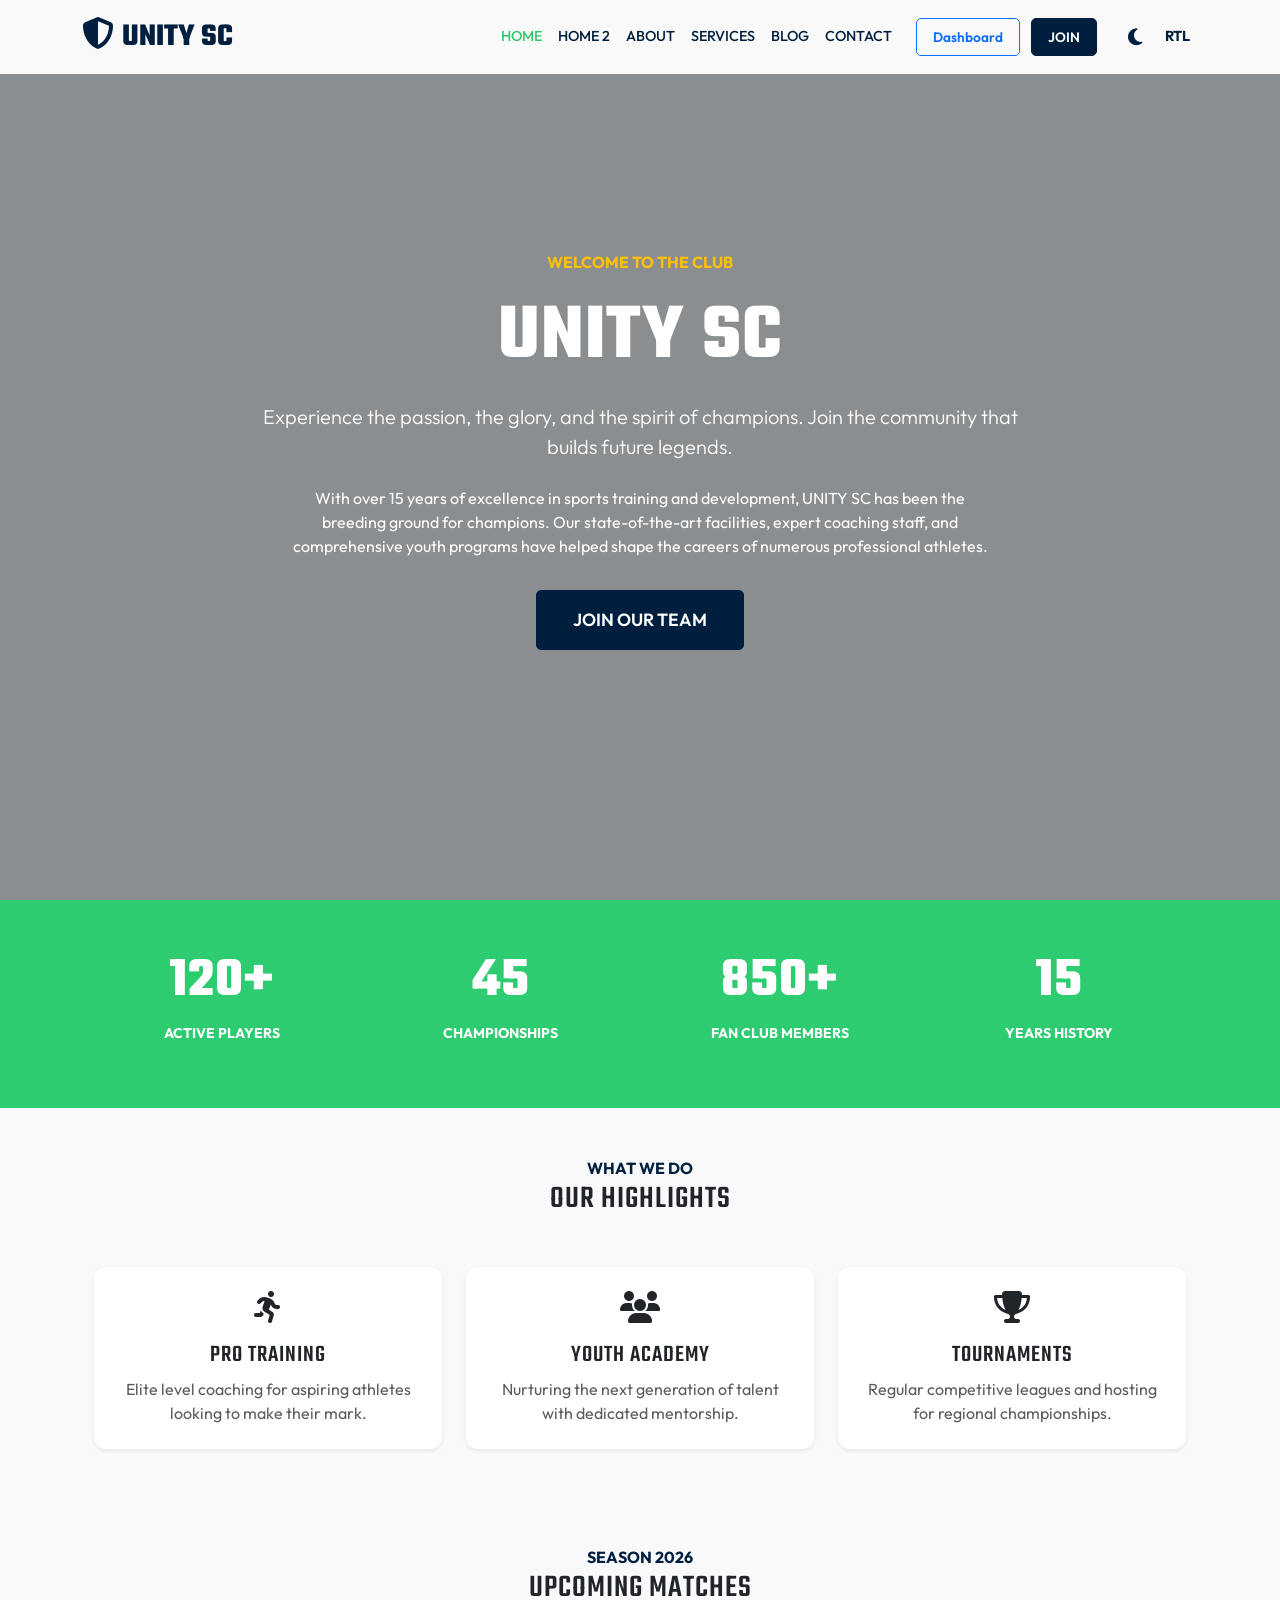
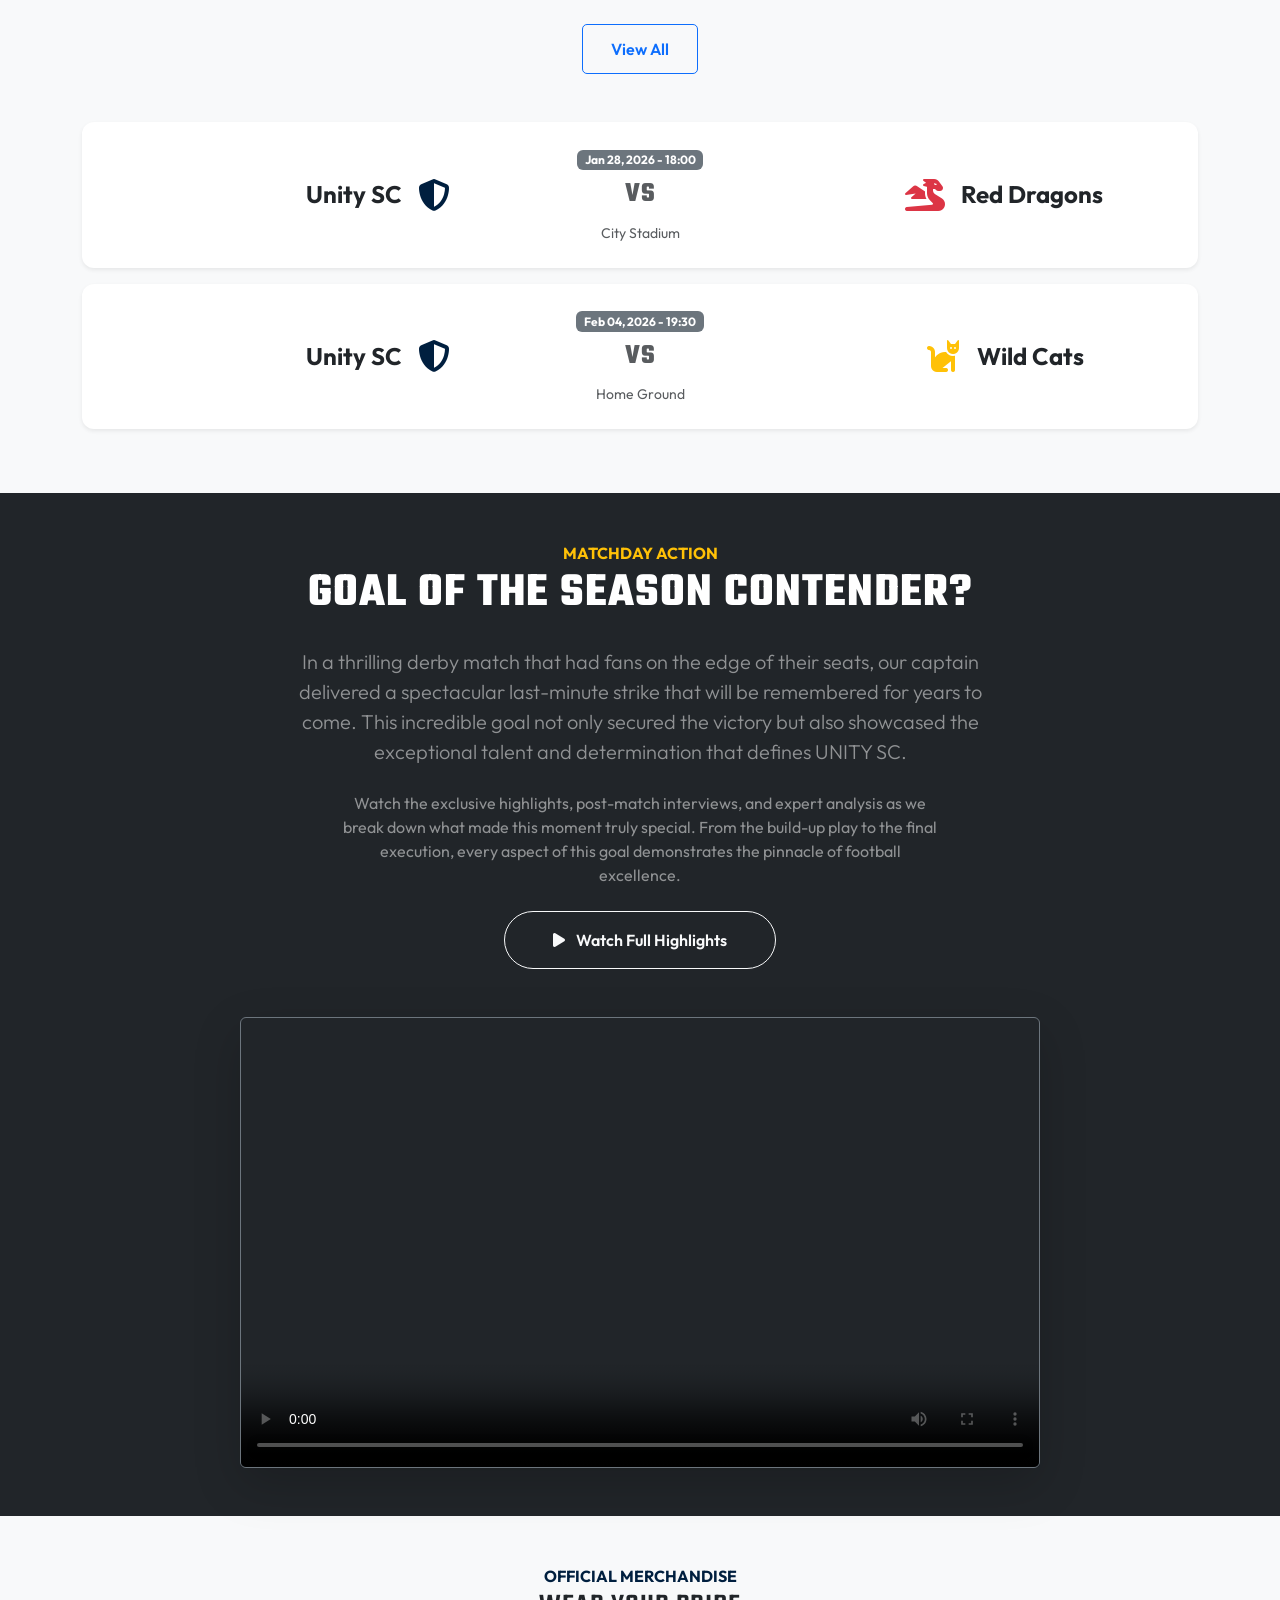
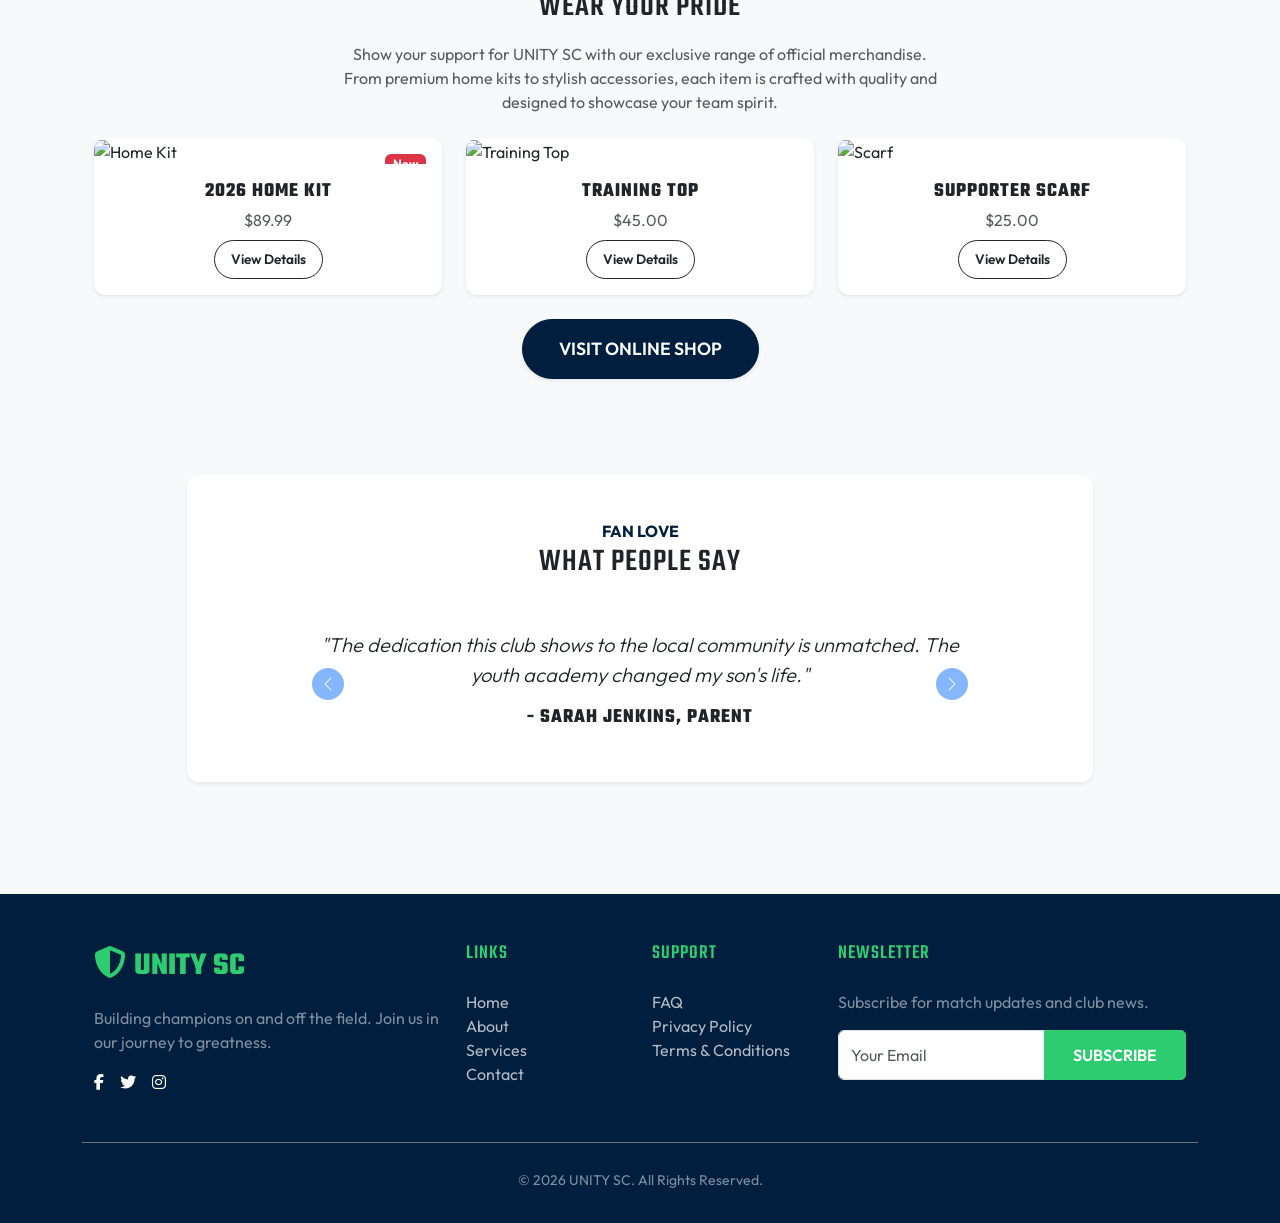
==== commit 81ce0a7a: "changes" ====
--- a/index.html
+++ b/index.html
@@ -238,62 +238,56 @@
     <!-- Club Shop Preview -->
     <section class="py-5">
         <div class="container">
-            <div class="text-center mb-5">
+            <div class="text-center mb-4">
                 <span class="text-primary-custom fw-bold text-uppercase">Official Merchandise</span>
                 <h2 class="mb-3">Wear Your Pride</h2>
                 <p class="text-muted mx-auto" style="max-width: 600px;">Show your support for UNITY SC with our
                     exclusive range of official merchandise. From premium home kits to stylish accessories, each item is
                     crafted with quality and designed to showcase your team spirit.</p>
             </div>
-            <div class="row g-4 justify-content-center">
-                <div class="col-md-4 col-sm-6">
-                    <div class="card border-0 shadow-sm h-100 product-card">
+            <div class="row g-4 force-3-columns-web">
+                <div class="col-12 col-sm-4">
+                    <div class="card border-0 shadow-sm product-card">
                         <div class="position-relative overflow-hidden">
                             <img src="https://encrypted-tbn0.gstatic.com/images?q=tbn:ANd9GcQk_iNn_veDFwpC9Utf4LzbSgN7o-lGhkv33g&s"
-                                class="card-img-top" alt="Home Kit">
+                                class="card-img-top" alt="Home Kit" style="height:200px;object-fit:cover;">
                             <span class="badge bg-danger position-absolute top-0 end-0 m-3">New</span>
                         </div>
-                        <div class="card-body text-center d-flex flex-column h-100">
-                            <h5 class="fw-bold">2026 Home Kit</h5>
-                            <p class="text-muted">$89.99</p>
-                            <div class="mt-auto">
-                                <a href="#" class="btn btn-sm btn-outline-dark rounded-pill">View Details</a>
-                            </div>
-                        </div>
-                    </div>
-                </div>
-                <div class="col-md-4 col-sm-6">
-                    <div class="card border-0 shadow-sm h-100 product-card">
+                        <div class="card-body text-center">
+                            <h5 class="fw-bold mb-1">2026 Home Kit</h5>
+                            <p class="text-muted mb-2">$89.99</p>
+                            <a href="#" class="btn btn-sm btn-outline-dark rounded-pill">View Details</a>
+                        </div>
+                    </div>
+                </div>
+                <div class="col-12 col-sm-4">
+                    <div class="card border-0 shadow-sm product-card">
                         <div class="position-relative overflow-hidden">
                             <img src="https://www.zapkam.com/media/xxphaq1m/fully-sublimated-quarter-zip-training-tops.jpg"
-                                class="card-img-top" alt="Training Top">
-                        </div>
-                        <div class="card-body text-center d-flex flex-column h-100">
-                            <h5 class="fw-bold">Training Top</h5>
-                            <p class="text-muted">$45.00</p>
-                            <div class="mt-auto">
-                                <a href="#" class="btn btn-sm btn-outline-dark rounded-pill">View Details</a>
-                            </div>
-                        </div>
-                    </div>
-                </div>
-                <div class="col-md-4 col-sm-6">
-                    <div class="card border-0 shadow-sm h-100 product-card">
+                                class="card-img-top" alt="Training Top" style="height:200px;object-fit:cover;">
+                        </div>
+                        <div class="card-body text-center">
+                            <h5 class="fw-bold mb-1">Training Top</h5>
+                            <p class="text-muted mb-2">$45.00</p>
+                            <a href="#" class="btn btn-sm btn-outline-dark rounded-pill">View Details</a>
+                        </div>
+                    </div>
+                </div>
+                <div class="col-12 col-sm-4">
+                    <div class="card border-0 shadow-sm product-card">
                         <div class="position-relative overflow-hidden">
                             <img src="https://encrypted-tbn0.gstatic.com/images?q=tbn:ANd9GcTuZTeMqucaxx9nArs_PUg77HoqV-U-b3FSSA&s"
-                                class="card-img-top" alt="Scarf">
-                        </div>
-                        <div class="card-body text-center d-flex flex-column h-100">
-                            <h5 class="fw-bold">Supporter Scarf</h5>
-                            <p class="text-muted">$25.00</p>
-                            <div class="mt-auto">
-                                <a href="#" class="btn btn-sm btn-outline-dark rounded-pill">View Details</a>
-                            </div>
-                        </div>
-                    </div>
-                </div>
-            </div>
-            <div class="text-center mt-5">
+                                class="card-img-top" alt="Scarf" style="height:200px;object-fit:cover;">
+                        </div>
+                        <div class="card-body text-center">
+                            <h5 class="fw-bold mb-1">Supporter Scarf</h5>
+                            <p class="text-muted mb-2">$25.00</p>
+                            <a href="#" class="btn btn-sm btn-outline-dark rounded-pill">View Details</a>
+                        </div>
+                    </div>
+                </div>
+            </div>
+            <div class="text-center mt-4">
                 <a href="#" class="btn btn-primary btn-lg rounded-pill shadow-sm">Visit Online Shop</a>
             </div>
         </div>
--- a/assets/css/style.css
+++ b/assets/css/style.css
@@ -157,6 +157,43 @@
 [data-theme="dark"] .carousel-control-prev-icon,
 [data-theme="dark"] .carousel-control-next-icon {
     filter: brightness(0) invert(1);
+}
+
+/* Dark Mode Background Overrides */
+[data-theme="dark"] .bg-light {
+    background-color: var(--bg-card) !important;
+}
+
+[data-theme="dark"] .input-group-text.bg-light {
+    background-color: #1a222c !important;
+    border-color: var(--border-color);
+}
+
+[data-theme="dark"] .auth-social-icon {
+    background-color: transparent !important;
+}
+
+[data-theme="dark"] .auth-social-icon i {
+    color: #ffffff !important;
+}
+
+[data-theme="dark"] .accordion-button {
+    background-color: var(--bg-card);
+    color: #ffffff;
+}
+
+[data-theme="dark"] .accordion-button:not(.collapsed) {
+    background-color: rgba(46, 204, 113, 0.1);
+    color: var(--secondary-color);
+}
+
+[data-theme="dark"] .accordion-item {
+    background-color: var(--bg-card);
+    border: 1px solid var(--border-color);
+}
+
+[data-theme="dark"] .border {
+    border-color: var(--border-color) !important;
 }
 
 body {
@@ -250,7 +287,7 @@
 
 /* Global Centering & Spacing Utilities */
 .section-padding {
-    padding: 100px 0;
+    padding: 60px 0;
 }
 
 .container-center {
@@ -285,7 +322,7 @@
 /* Responsive Scaling for Spacing */
 @media (max-width: 991px) {
     .section-padding {
-        padding: 70px 0;
+        padding: 50px 0;
     }
 
     h1 {
@@ -295,7 +332,7 @@
 
 @media (max-width: 768px) {
     .section-padding {
-        padding: 50px 0;
+        padding: 40px 0;
     }
 
     h1 {
@@ -344,8 +381,13 @@
 
 .card-body,
 .section-card-body {
-    padding: 2.5rem !important;
+    padding: 1.25rem;
     /* Equal spacing inside */
+}
+
+/* Even more compact for product grids */
+.product-card .card-body {
+    padding: 1rem;
 }
 
 /* Ensure centering if requested */
@@ -367,6 +409,7 @@
 /* Navbar */
 .navbar {
     background-color: var(--navbar-bg);
+    -webkit-backdrop-filter: blur(10px);
     backdrop-filter: blur(10px);
     transition: all 0.3s ease;
 }
@@ -380,6 +423,23 @@
 
 [data-theme="dark"] .navbar-brand {
     color: var(--secondary-color) !important;
+}
+
+/* Hamburger icon — black lines in light mode, white in dark mode */
+.navbar-toggler {
+    border-color: rgba(0, 0, 0, 0.5) !important;
+}
+
+.navbar-toggler-icon {
+    filter: brightness(0);
+}
+
+[data-theme="dark"] .navbar-toggler {
+    border-color: rgba(255, 255, 255, 0.4) !important;
+}
+
+[data-theme="dark"] .navbar-toggler-icon {
+    filter: brightness(0) invert(1);
 }
 
 .nav-link {
@@ -447,6 +507,19 @@
 footer .d-flex.text-white a:hover {
     color: var(--accent-color) !important;
     transform: translateY(-3px);
+}
+
+/* Contact Page Icons */
+.flex-shrink-0.bg-light.p-3.rounded-circle.text-primary-custom {
+    width: 60px;
+    height: 60px;
+    display: flex;
+    align-items: center;
+    justify-content: center;
+}
+
+.flex-shrink-0.bg-light.p-3.rounded-circle.text-primary-custom i {
+    font-size: 1.5rem !important;
 }
 
 /* Carousel Visibility & Layout */
@@ -661,6 +734,7 @@
     transform: scale(1.15) translateY(-3px);
     color: var(--secondary-color) !important;
     background-color: rgba(46, 204, 113, 0.1) !important;
+    text-align: center;
 }
 
 [data-theme="dark"] .auth-social-icon:hover {
@@ -748,702 +822,36 @@
         font-size: 13px !important;
         padding: 1rem !important;
     }
-
-    .dashboard-content .card h3 {
-        font-size: 1.1rem !important;
-    }
-
-    .dashboard-content .table {
-        font-size: 0.8rem !important;
-    }
-
-    .dashboard-content .table th,
-    .dashboard-content .table td {
-        font-size: 0.75rem !important;
-        padding: 0.4rem !important;
-    }
-}
-
-/* Responsive Fixes */
-@media (max-width: 991px) {
-
-    /* Increased from 768px to include tablets */
-    .sidebar {
-        position: fixed;
-        left: -280px;
-        height: 100%;
-        z-index: 1000;
-        transition: left 0.3s ease;
-        background-color: var(--primary-color);
-        /* Kept primary for overlay feel */
-        color: #fff;
-    }
-
-    .sidebar h3 {
-        color: #fff !important;
-        /* White only on mobile/tablet overlay for contrast */
-    }
-
-    /* Light mode sidebar nav links */
-    .sidebar .nav-link {
-        color: #fff !important;
-    }
-
-    .sidebar .nav-link:hover,
-    .sidebar .nav-link.active {
-        background-color: rgba(255, 255, 255, 0.2);
-        color: #fff !important;
-    }
-
-    /* Force logout button visibility on mobile/tablet overlay */
-    .sidebar .btn-outline-light {
-        color: #fff !important;
-        border-color: rgba(255, 255, 255, 0.5) !important;
-    }
-
-    .sidebar .btn-outline-light:hover {
-        background-color: rgba(255, 255, 255, 0.1) !important;
-        border-color: #fff !important;
-    }
-
-    /* Dark mode overrides */
-    [data-theme="dark"] .sidebar {
-        background-color: var(--primary-color);
-        color: #fff;
-    }
-
-    [data-theme="dark"] .sidebar h3 {
-        color: var(--secondary-color) !important;
-    }
-
-    [data-theme="dark"] .sidebar .nav-link {
-        color: rgba(255, 255, 255, 0.8) !important;
-    }
-
-    [data-theme="dark"] .sidebar .nav-link:hover,
-    [data-theme="dark"] .sidebar .nav-link.active {
-        background-color: rgba(255, 255, 255, 0.1);
-        color: var(--secondary-color) !important;
-    }
-
-    .sidebar.active {
-        left: 0;
-    }
-}
-
-/* Hero Section Padding Fix - More Specific */
-header.py-5,
-header.py-lg-5,
-header.py-md-5,
-header.py-sm-5,
-header.py-xl-5 {
-    padding-top: 140px !important;
-}
-
-/* Override all header padding classes */
-header[class*="py-"] {
-    padding-top: 140px !important;
-}
-
-@media (max-width: 768px) {
-
-    header.py-5,
-    header.py-lg-5,
-    header.py-md-5,
-    header.py-sm-5,
-    header.py-xl-5,
-    header[class*="py-"] {
-        padding-top: 180px !important;
-    }
-}
-
-@media (min-width: 769px) and (max-width: 1024px) {
-
-    header.py-5,
-    header.py-lg-5,
-    header.py-md-5,
-    header.py-sm-5,
-    header.py-xl-5,
-    header[class*="py-"] {
-        padding-top: 160px !important;
-    }
-}
-
-/* Additional fix for any header with background image */
-header[style*="background-image"] {
-    padding-top: 140px !important;
-}
-
-@media (max-width: 768px) {
-    header[style*="background-image"] {
-        padding-top: 180px !important;
-    }
-}
-
-@media (min-width: 769px) and (max-width: 1024px) {
-    header[style*="background-image"] {
-        padding-top: 160px !important;
-    }
-}
-
-/* Home Page Specific Styles */
-.card-img-top {
-    max-height: 200px;
-    object-fit: cover;
-}
-
-.product-card {
-    transition: all 0.4s ease;
-    border: 1px solid var(--border-color);
-    border-radius: 20px;
-    background: var(--bg-card);
-    overflow: hidden;
-}
-
-.product-card:hover {
-    transform: translateY(-8px);
-    box-shadow: 0 20px 40px rgba(0, 0, 0, 0.12);
-    border-color: var(--secondary-color);
-}
-
-.product-card .card-img-top {
-    height: 280px;
-    object-fit: cover;
-    transition: transform 0.6s ease;
-}
-
-.product-card:hover .card-img-top {
-    transform: scale(1.08);
-}
-
-.product-card .card-body {
-    padding: 1.5rem;
-    display: flex;
-    flex-direction: column;
-    position: relative;
-    background: linear-gradient(180deg, var(--bg-card) 0%, rgba(var(--primary-color), 0.05) 100%);
-}
-
-.product-card h5 {
-    font-size: 1.4rem;
-    margin-bottom: 0.5rem;
-    color: var(--primary-color);
-    font-weight: 700;
-}
-
-[data-theme="dark"] .product-card h5 {
-    color: var(--text-body);
-}
-
-.product-card .text-muted {
-    font-size: 1.2rem;
-    font-weight: 700;
-    color: var(--secondary-color) !important;
-}
-
-.product-card .btn {
-    width: 100%;
-    margin-top: 1.5rem;
-    padding: 12px 0;
-    font-weight: 700;
-    letter-spacing: 1px;
-    border-radius: 50px;
-    background-color: var(--primary-color);
-    color: white;
-    border: none;
-    transition: all 0.3s ease;
-}
-
-.product-card .btn:hover {
-    background-color: var(--secondary-color);
-    transform: translateY(-2px);
-}
-
-.sponsor-icons i {
-    font-size: 2rem;
-}
-
-@media (max-width: 768px) {
-    .sponsor-icons i {
-        font-size: 1.5rem;
-    }
-}
-
-/* Dark Theme Hamburger Menu Fix - More Specific */
-[data-theme="dark"] .navbar-toggler {
-    border-color: #ffffff !important;
-    background-color: rgba(255, 255, 255, 0.15) !important;
-}
-
-[data-theme="dark"] .navbar-toggler-icon {
-    background-image: url("data:image/svg+xml;charset=utf8,%3Csvg viewBox='0 0 30 30' xmlns='http://www.w3.org/2000/svg'%3E%3Cpath stroke='%23ffffff' stroke-width='2' stroke-linecap='round' stroke-miterlimit='10' d='M4 7h22M4 15h22M4 23h22'/%3E%3C/svg%3E") !important;
-}
-
-[data-theme="dark"] .navbar-toggler:hover {
-    border-color: #ffffff !important;
-    background-color: rgba(255, 255, 255, 0.25) !important;
-}
-
-[data-theme="dark"] .navbar-toggler:focus {
-    box-shadow: 0 0 0 0.25rem rgba(255, 255, 255, 0.5) !important;
-}
-
-/* Additional override for maximum specificity */
-html[data-theme="dark"] .navbar-toggler-icon {
-    background-image: url("data:image/svg+xml;charset=utf8,%3Csvg viewBox='0 0 30 30' xmlns='http://www.w3.org/2000/svg'%3E%3Cpath stroke='%23ffffff' stroke-width='2' stroke-linecap='round' stroke-miterlimit='10' d='M4 7h22M4 15h22M4 23h22'/%3E%3C/svg%3E") !important;
-}
-
-/* Force white lines in dark mode */
-@media (prefers-color-scheme: dark) {
-    .navbar-toggler-icon {
-        filter: brightness(0) invert(1) !important;
-    }
-}
-
-/* Mobile Navigation Menu Fix */
-@media (max-width: 991px) {
-
-    /* Ensure navbar is visible */
-    .navbar {
-        background-color: var(--navbar-bg) !important;
-        backdrop-filter: blur(10px);
-        -webkit-backdrop-filter: blur(10px);
-        padding: 0.5rem 0 !important;
-    }
-
-    /* Fix collapsed menu positioning */
-    .navbar-collapse {
-        background-color: var(--navbar-bg);
-        border-radius: 0 0 12px 12px;
-        box-shadow: 0 8px 32px rgba(0, 0, 0, 0.1);
-        padding: 1rem 0;
-        margin-top: 0.5rem;
-        border: 1px solid var(--border-color);
-        position: absolute;
-        left: 0;
-        right: 0;
-        top: 100%;
-        z-index: 1000;
-        max-height: 80vh;
-        overflow-y: auto;
-    }
-
-    /* Ensure menu is visible when expanded */
-    .navbar-collapse.show {
-        display: block !important;
-    }
-
-    .navbar-nav {
-        width: 100%;
-        padding: 0 1rem;
-    }
-
-    .navbar-nav .nav-item {
-        margin-bottom: 0.5rem;
-        width: 100%;
-    }
-
-    .navbar-nav .nav-link {
-        color: var(--navbar-text) !important;
-        padding: 0.75rem 1rem !important;
-        border-radius: 8px;
-        transition: all 0.3s ease;
-        display: block;
-        width: 100%;
-        text-align: left;
-        font-size: 1rem;
-        font-weight: 500;
-    }
-
-    .navbar-nav .nav-link:hover {
-        background-color: rgba(0, 31, 63, 0.1);
-        color: var(--primary-color) !important;
-        transform: translateX(5px);
-    }
-
-    .navbar-nav .nav-link.active {
-        background-color: var(--primary-color);
-        color: #ffffff !important;
-    }
-
-    /* Dark theme mobile menu */
-    [data-theme="dark"] .navbar {
-        background-color: var(--navbar-bg) !important;
-    }
-
-    [data-theme="dark"] .navbar-collapse {
-        background-color: var(--bg-card);
-        border-color: var(--border-color);
-        box-shadow: 0 8px 32px rgba(0, 0, 0, 0.3);
-    }
-
-    [data-theme="dark"] .navbar-nav .nav-link {
-        color: #ffffff !important;
-    }
-
-    [data-theme="dark"] .navbar-nav .nav-link:hover {
-        background-color: rgba(255, 255, 255, 0.1);
-        color: var(--secondary-color) !important;
-    }
-
-    [data-theme="dark"] .navbar-nav .nav-link.active {
-        background-color: var(--primary-color);
-        color: #ffffff !important;
-    }
-
-    /* Mobile buttons in menu */
-    .navbar-nav .nav-item.ms-lg-3 {
-        margin-top: 1rem;
-        padding-top: 1rem;
-        border-top: 1px solid var(--border-color);
-        width: 100%;
-    }
-
-    .navbar-nav .nav-item.ms-lg-3 .btn {
-        display: block;
-        width: 100%;
-        margin-bottom: 0.5rem;
-        text-align: center;
-        font-size: 0.9rem;
-        padding: 0.6rem 1rem;
-    }
-
-    /* Theme toggle buttons in mobile */
-    .navbar-nav .nav-item.ms-3 {
-        margin-top: 1rem;
-        padding-top: 1rem;
-        border-top: 1px solid var(--border-color);
-        width: 100%;
-        display: flex;
-        gap: 0.5rem;
-    }
-
-    .navbar-nav .nav-item.ms-3 .btn {
-        flex: 1;
-        text-align: center;
-        font-size: 0.9rem;
-        padding: 0.6rem 0.5rem;
-    }
-
-    /* Dark theme mobile borders */
-    [data-theme="dark"] .navbar-nav .nav-item.ms-lg-3,
-    [data-theme="dark"] .navbar-nav .nav-item.ms-3 {
-        border-top-color: rgba(255, 255, 255, 0.1);
-    }
-
-    /* Ensure hamburger button is visible */
-    .navbar-toggler {
-        display: block !important;
-        border: 2px solid var(--navbar-text) !important;
-        padding: 8px 12px !important;
-        background-color: transparent !important;
-        margin: 0.25rem 0 !important;
-    }
-
-    .navbar-toggler:focus {
-        box-shadow: 0 0 0 0.25rem rgba(0, 31, 63, 0.25) !important;
-    }
-
-    [data-theme="dark"] .navbar-toggler {
-        border-color: #ffffff !important;
-    }
-
-    [data-theme="dark"] .navbar-toggler:focus {
-        box-shadow: 0 0 0 0.25rem rgba(255, 255, 255, 0.25) !important;
-    }
-}
-
-/* Small mobile phones (max-width: 576px) */
-@media (max-width: 576px) {
-    .navbar-collapse {
-        margin-top: 0.25rem;
-        padding: 0.75rem 0;
-    }
-
-    .navbar-nav {
-        padding: 0 0.75rem;
-    }
-
-    .navbar-nav .nav-link {
-        padding: 0.6rem 0.75rem !important;
-        font-size: 0.9rem;
-    }
-
-    .navbar-nav .nav-item.ms-lg-3 .btn,
-    .navbar-nav .nav-item.ms-3 .btn {
-        font-size: 0.85rem;
-        padding: 0.5rem 0.75rem;
-    }
-}
-
-/* Feature Card Design */
-.feature-card {
-    transition: all 0.4s cubic-bezier(0.175, 0.885, 0.32, 1.275);
-    background: var(--bg-card);
-    border-radius: 15px;
-    position: relative;
-    z-index: 1;
-    overflow: hidden;
-    border-bottom: 4px solid transparent;
-}
-
-.feature-card::before {
-    content: "";
-    position: absolute;
-    top: 0;
-    left: 0;
-    width: 100%;
-    height: 0;
-    background: var(--primary-color);
-    transition: all 0.4s ease;
-    z-index: -1;
-}
-
-.feature-card:hover {
-    transform: translateY(-10px);
-    box-shadow: 0 15px 30px rgba(0, 0, 0, 0.1);
-    border-bottom-color: var(--secondary-color);
-}
-
-.feature-card:hover::before {
-    height: 100%;
-}
-
-.feature-card .icon-wrapper {
-    width: 80px;
-    height: 80px;
-    display: flex;
-    align-items: center;
-    justify-content: center;
-    background: rgba(var(--primary-color-rgb), 0.1);
-    /* Fallback or variable need */
-    background: #f0f2f5;
-    border-radius: 50%;
-    margin-bottom: 1.5rem;
-    transition: all 0.4s ease;
-    color: var(--primary-color);
-}
-
-[data-theme="dark"] .feature-card .icon-wrapper {
-    background: rgba(255, 255, 255, 0.1);
-    color: var(--secondary-color);
-}
-
-.feature-card:hover .icon-wrapper {
-    background: #fff;
-    color: var(--primary-color);
-    transform: rotateY(180deg);
-}
-
-.feature-card h4 {
-    transition: color 0.3s ease;
-    font-weight: 700;
-}
-
-.feature-card:hover h4 {
-    color: #fff;
-}
-
-.feature-card p {
-    transition: color 0.3s ease;
-}
-
-.feature-card:hover p {
-    color: rgba(255, 255, 255, 0.9) !important;
-}
-
-/* Player Cards Refinements */
-.player-card {
-    transition: all 0.3s ease;
-    border-radius: 15px !important;
-    background: var(--bg-card);
-}
-
-.player-card:hover {
-    transform: translateY(-10px);
-    box-shadow: 0 15px 30px rgba(0, 0, 0, 0.15) !important;
-}
-
-.player-card .card-body {
-    padding: 1.5rem 1rem !important;
-}
-
-.player-card h5 {
-    color: var(--primary-color);
-    margin-bottom: 0.25rem;
-}
-
-[data-theme="dark"] .player-card h5 {
-    color: var(--secondary-color);
-}
-
-/* Tablet View Adjustments (769px - 1024px) */
-@media (min-width: 768px) and (max-width: 991px) {
-
-    footer .col-md-4,
-    footer .col-md-2 {
-        width: 50% !important;
-        margin-bottom: 2rem;
-    }
-
-    footer .input-group {
-        max-width: 100% !important;
-        margin: 0;
-    }
-
-    footer .form-control {
-        height: 60px;
-        font-size: 1.1rem;
-    }
-
-    footer .btn {
-        padding: 0 30px;
-        font-size: 1.1rem;
-    }
-}
-
-/* Mobile View Adjustments (Up to 767px) */
-@media (max-width: 767px) {
-    footer .input-group {
-        width: 100%;
-    }
-
-    footer .form-control {
-        height: 50px;
-    }
-}
-
-/* Blog Page Specific Styles */
+}
+
+/* Blog Styles */
 .blog-post-card {
     transition: all 0.3s ease;
     border-radius: 12px;
-    overflow: hidden;
-    margin-bottom: 1rem;
 }
 
 .blog-post-card:hover {
     transform: translateY(-5px);
-    box-shadow: 0 15px 30px rgba(0, 0, 0, 0.15);
-}
-
-.blog-post-card .col-md-4,
-.blog-post-card .col-md-8 {
-    padding: 0;
-}
-
-.blog-post-card img {
-    transition: transform 0.3s ease;
-}
-
-.blog-post-card:hover img {
-    transform: scale(1.05);
-}
-
-.btn-primary-custom {
-    background-color: var(--primary-color);
-    border-color: var(--primary-color);
-    color: white;
-    font-weight: 600;
-    padding: 6px 16px;
-    border-radius: 6px;
-    transition: all 0.3s ease;
-}
-
-.btn-primary-custom:hover {
-    background-color: var(--secondary-color);
-    border-color: var(--secondary-color);
-    transform: translateY(-2px);
-}
-
-/* Reduce white space in blog page */
-section.py-5 {
-    padding-top: 2rem !important;
-    padding-bottom: 2rem !important;
-}
-
-.card-body {
+    box-shadow: 0 10px 30px rgba(0, 0, 0, 0.1) !important;
+}
+
+.blog-post-card .card-body {
     padding: 1.5rem !important;
 }
 
-.blog-post-card {
-    margin-bottom: 0.75rem !important;
-}
-
-.text-center.mb-5 {
-    margin-bottom: 1rem !important;
-}
-
-.row.g-4 {
-    gap: 0.75rem !important;
-}
-
-.col-md-6.col-lg-12,
-.col-md-6.col-lg-12 {
-    margin-bottom: 0.75rem !important;
-}
-
-/* Reduce sidebar spacing */
-.col-lg-4 {
-    padding-left: 0.5rem !important;
-    padding-right: 0.5rem !important;
-}
-
-/* Blog Page Mobile Improvements - Center Content */
-@media (max-width: 768px) {
-    .blog-post-card {
-        text-align: center !important;
-    }
-
-    .blog-post-card .row {
-        justify-content: center !important;
-        text-align: center !important;
-    }
-
-    .blog-post-card .col-md-4,
-    .blog-post-card .col-md-8 {
-        width: 100% !important;
-        text-align: center !important;
-        display: flex !important;
-        flex-direction: column !important;
-        align-items: center !important;
-    }
-
+.blog-post-card h4 {
+    font-weight: 700;
+    transition: color 0.3s ease;
+}
+
+.blog-post-card:hover h4 {
+    color: var(--secondary-color);
+}
+
+/* Tablet Blog Improvements */
+@media (max-width: 991px) {
     .blog-post-card h4 {
         font-size: 1.2rem !important;
-        text-align: center !important;
-        margin-bottom: 0.75rem !important;
-    }
-
-    .blog-post-card p {
-        font-size: 0.95rem !important;
-        text-align: center !important;
-        margin-bottom: 1rem !important;
-    }
-
-    .blog-post-card .badge {
-        font-size: 0.8rem !important;
-        margin-bottom: 0.5rem !important;
-    }
-
-    .blog-post-card .btn {
-        font-size: 0.9rem !important;
-        padding: 10px 20px !important;
-    }
-
-    .pagination {
-        justify-content: center !important;
-        margin-top: 2rem !important;
-    }
-
-    .pagination .page-link {
-        font-size: 0.9rem !important;
-        padding: 10px 15px !important;
-    }
-}
-
-@media (max-width: 576px) {
-    .blog-post-card h4 {
-        font-size: 1.1rem !important;
     }
 
     .blog-post-card p {
@@ -1625,59 +1033,6 @@
     .text-center.mb-5 p {
         font-size: 0.9rem !important;
     }
-}
-
-/* Responsive Blog Layout */
-@media (max-width: 768px) {
-
-    .blog-post-card .col-md-4,
-    .blog-post-card .col-md-8 {
-        width: 100%;
-        margin-bottom: 1rem;
-    }
-
-    .blog-post-card .row {
-        flex-direction: column;
-    }
-
-    .blog-post-card img {
-        min-height: 200px;
-        width: 100%;
-    }
-}
-
-@media (max-width: 576px) {
-    .blog-post-card {
-        margin-bottom: 1.5rem;
-    }
-
-    .blog-post-card img {
-        min-height: 180px;
-    }
-}
-
-/* Sidebar enhancements */
-.blog-sidebar .card {
-    border-radius: 12px;
-    transition: all 0.3s ease;
-}
-
-.blog-sidebar .card:hover {
-    transform: translateY(-3px);
-    box-shadow: 0 10px 25px rgba(0, 0, 0, 0.1);
-}
-
-.blog-sidebar .badge {
-    padding: 6px 12px;
-    font-size: 0.8rem;
-    border-radius: 20px;
-    transition: all 0.3s ease;
-}
-
-.blog-sidebar .badge:hover {
-    transform: translateY(-2px);
-    background-color: var(--primary-color);
-    color: white;
 }
 
 /* Timeline/History Section Styling */
@@ -1708,14 +1063,9 @@
     height: 18px;
     border-radius: 50%;
     left: -50px;
-    /* Aligns with the border-left of .timeline */
     top: 25px;
     border: 4px solid var(--bg-body);
     box-shadow: 0 0 0 3px var(--primary-color);
-}
-
-.timeline-dot.bg-secondary {
-    box-shadow: 0 0 0 3px var(--secondary-color);
 }
 
 .timeline-year {
@@ -1738,10 +1088,6 @@
         left: -40px;
         width: 16px;
         height: 16px;
-    }
-
-    .timeline-item {
-        padding: 15px;
     }
 }
 
@@ -1751,17 +1097,11 @@
     transition: all 0.4s cubic-bezier(0.175, 0.885, 0.32, 1.275);
     background: var(--bg-card);
     border: 1px solid var(--border-color);
-    overflow: hidden;
 }
 
 .management-card:hover {
     transform: translateY(-12px);
     box-shadow: 0 20px 40px rgba(0, 0, 0, 0.15) !important;
-}
-
-.management-img-wrapper {
-    position: relative;
-    padding-top: 20px;
 }
 
 .management-img {
@@ -1769,86 +1109,144 @@
     height: 150px;
     object-fit: cover;
     border: 5px solid var(--bg-body);
-    box-shadow: 0 5px 15px rgba(0, 0, 0, 0.1);
-    transition: all 0.3s ease;
-}
-
-.management-card:hover .management-img {
-    transform: scale(1.05);
-    border-color: var(--secondary-color);
-}
-
-.manager-tag {
+}
+
+/* ========== RTL Support ========== */
+[dir='rtl'] {
+    text-align: right;
+}
+
+/* Reverse the outer navbar row: brand → right, toggler → left */
+[dir='rtl'] .navbar .container {
+    flex-direction: row-reverse;
+}
+
+/* Navbar collapse: keep flex-start so items pack from the left (= right in RTL) */
+[dir='rtl'] .navbar-collapse {
+    justify-content: flex-start !important;
+    flex-direction: row !important;
+}
+
+/* Nav items: reverse order so they read right-to-left */
+[dir='rtl'] .navbar-nav {
+    flex-direction: row-reverse !important;
+    padding-right: 0;
+    /* Push nav to the left edge of collapse (visually right side of page) */
+    margin-right: 0 !important;
+    margin-left: auto !important;
+}
+
+/* Spacing utility reversals */
+[dir='rtl'] .ms-auto {
+    margin-right: auto !important;
+    margin-left: 0 !important;
+}
+
+[dir='rtl'] .me-2 {
+    margin-left: 0.5rem !important;
+    margin-right: 0 !important;
+}
+
+[dir='rtl'] .ms-3 {
+    margin-right: 1rem !important;
+    margin-left: 0 !important;
+}
+
+[dir='rtl'] .ms-lg-3 {
+    margin-right: 1rem !important;
+    margin-left: 0 !important;
+}
+
+/* Brand icon: swap margin side */
+[dir='rtl'] .navbar-brand i {
+    margin-right: 0 !important;
+    margin-left: 0.5rem !important;
+}
+
+[dir='rtl'] .footer-brand i {
+    margin-right: 0 !important;
+    margin-left: 0.5rem !important;
+}
+
+/* Mirror directional icons */
+[dir='rtl'] .fa-shield-alt,
+[dir='rtl'] .fa-arrow-right,
+[dir='rtl'] .fa-arrow-left,
+[dir='rtl'] .fa-chevron-right,
+[dir='rtl'] .fa-chevron-left,
+[dir='rtl'] .fa-long-arrow-alt-right {
+    transform: scaleX(-1);
     display: inline-block;
-    background: var(--secondary-color);
-    color: #fff;
-    padding: 2px 12px;
-    border-radius: 20px;
-    font-size: 0.75rem;
-    font-weight: 700;
-    text-transform: uppercase;
-    margin-bottom: 10px;
-    letter-spacing: 1px;
-}
-
-.management-card h5 {
-    color: var(--primary-color);
-    margin-bottom: 5px;
-}
-
-[data-theme="dark"] .management-card h5 {
-    color: var(--secondary-color);
-}
-
-/* Mission & Vision Styling Refinement */
-.mission-vision-box {
-    background: var(--bg-body) !important;
-    border: 1px solid var(--border-color) !important;
-    transition: all 0.3s ease;
-}
-
-.mission-vision-box:hover {
-    border-color: var(--primary-color) !important;
-    background: var(--bg-card) !important;
-}
-
-.mission-vision-box p {
-    color: var(--text-body) !important;
-}
-
-/* Header Text Visibility */
-header h1,
-header .lead,
-header .breadcrumb-item,
-header .breadcrumb-item a {
-    text-shadow: 0 2px 10px rgba(0, 0, 0, 0.8), 0 1px 3px rgba(0, 0, 0, 0.9);
-}
-
-header .lead {
-    color: #ffffff !important;
-    opacity: 1 !important;
-    font-weight: 500;
-}
-
-/* Membership Section Mobile Optimization */
+}
+
+/* Force 3 columns without wrapping for specific sections (e.g. Methodology) */
+.force-3-columns {
+    display: flex !important;
+    flex-wrap: nowrap !important;
+    overflow-x: visible !important;
+}
+
+.force-3-columns>.col,
+.force-3-columns>[class*="col-"] {
+    flex: 0 0 33.333333% !important;
+    max-width: 33.333333% !important;
+    width: 33.333333% !important;
+}
+
+/* Force 3 columns only on web (tablet/desktop) for specific sections (e.g. Wear Your Pride) */
+@media (min-width: 576px) {
+    .force-3-columns-web {
+        display: flex !important;
+        flex-wrap: nowrap !important;
+        overflow-x: visible !important;
+    }
+
+    .force-3-columns-web>.col,
+    .force-3-columns-web>[class*="col-"] {
+        flex: 0 0 33.333333% !important;
+        max-width: 33.333333% !important;
+        width: 33.333333% !important;
+    }
+}
+
+@media (max-width: 768px) {
+
+    .force-3-columns .card-body,
+    .force-3-columns-web .card-body {
+        padding: 1rem !important;
+    }
+
+    .force-3-columns h5,
+    .force-3-columns-web h5 {
+        font-size: 0.9rem !important;
+    }
+
+    .force-3-columns-web .product-card h5 {
+        font-size: 1.1rem !important;
+        /* Keep it readable on tablet */
+    }
+}
+
 @media (max-width: 576px) {
-    .membership-header {
-        margin-bottom: 2rem !important;
-    }
-
-    .membership-header h2 {
-        font-size: 1.75rem;
-    }
-
-    .membership-header span {
-        font-size: 0.8rem;
-    }
-
-    .membership-plans .card {
-        margin-bottom: 1rem;
-    }
-
-    .transform-scale-sm {
-        transform: none !important;
+
+    /* Methodology stays 3 columns */
+    .force-3-columns .d-flex {
+        flex-direction: column !important;
+        align-items: center !important;
+        text-align: center !important;
+    }
+
+    .force-3-columns i {
+        margin-right: 0 !important;
+        margin-bottom: 0.3rem;
+        font-size: 1.1rem !important;
+    }
+
+    .force-3-columns h6 {
+        font-size: 0.65rem !important;
+    }
+
+    .force-3-columns small {
+        display: none !important;
     }
 }
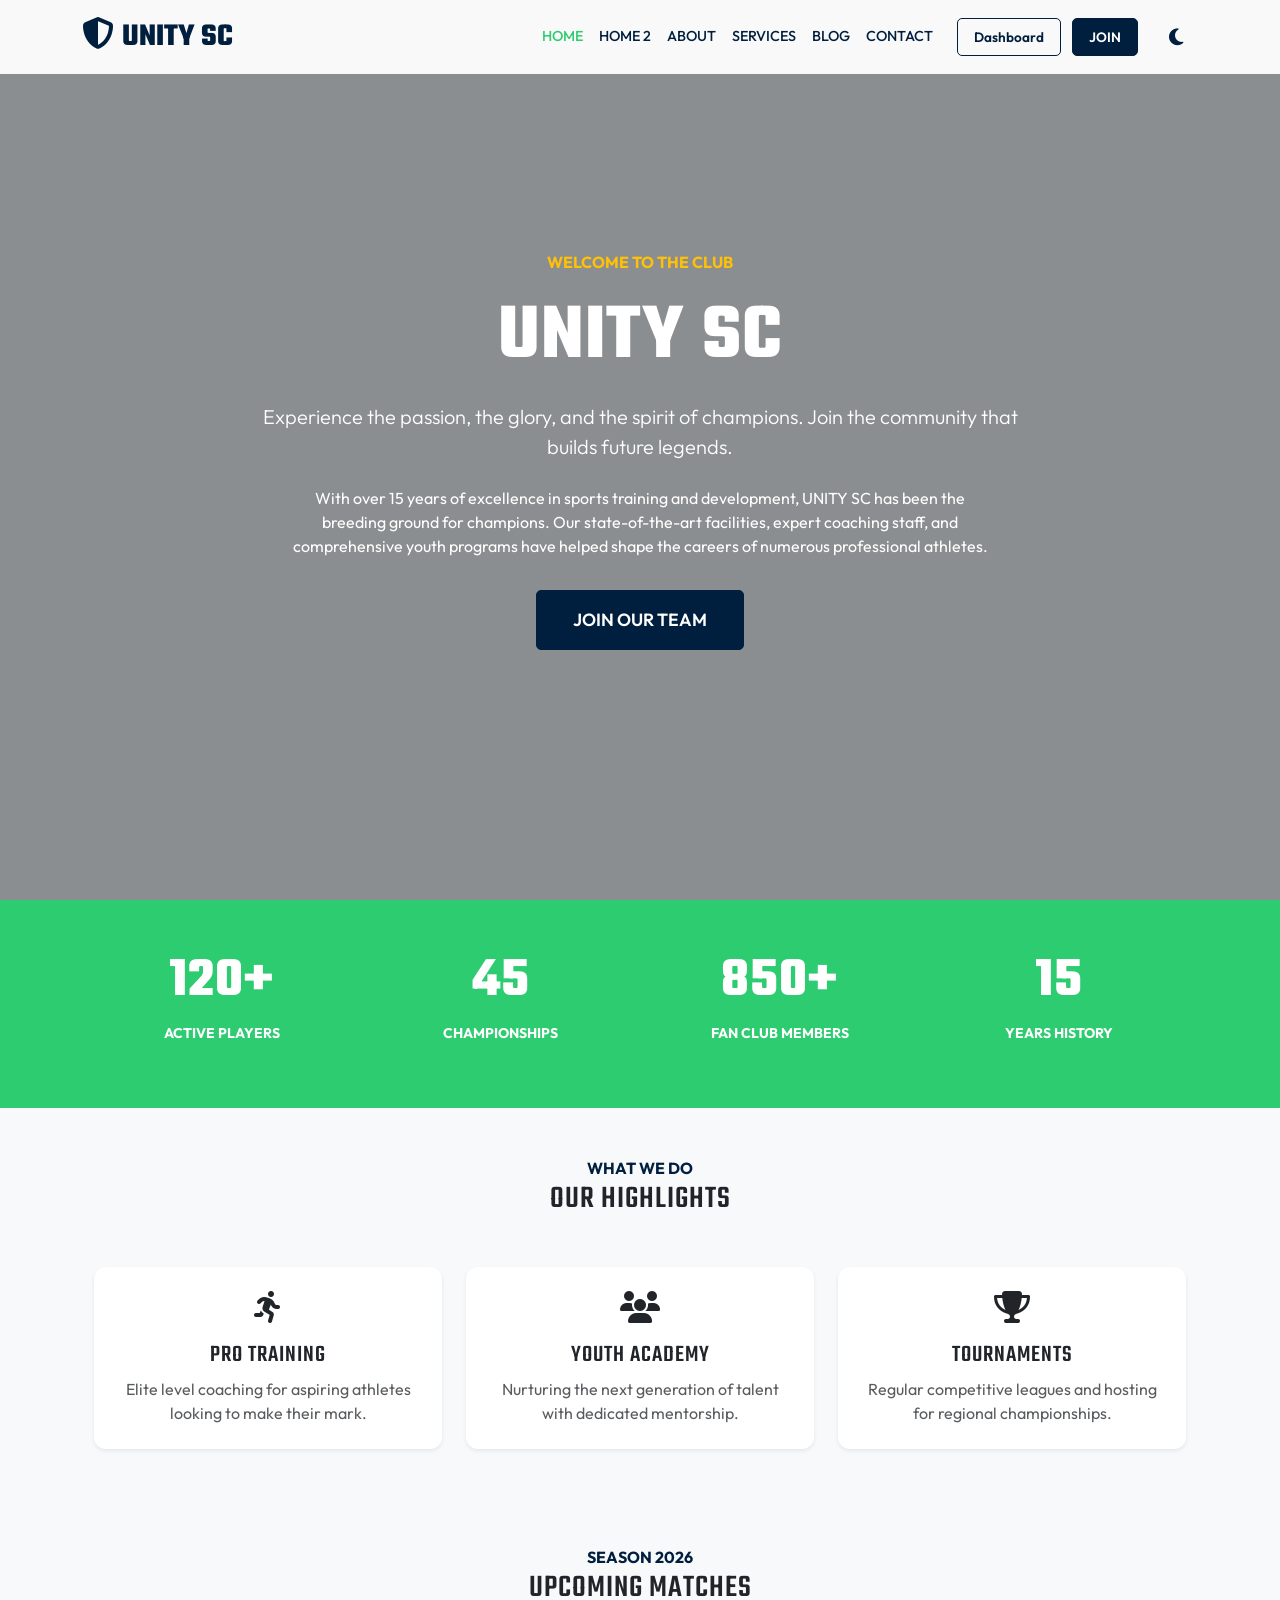
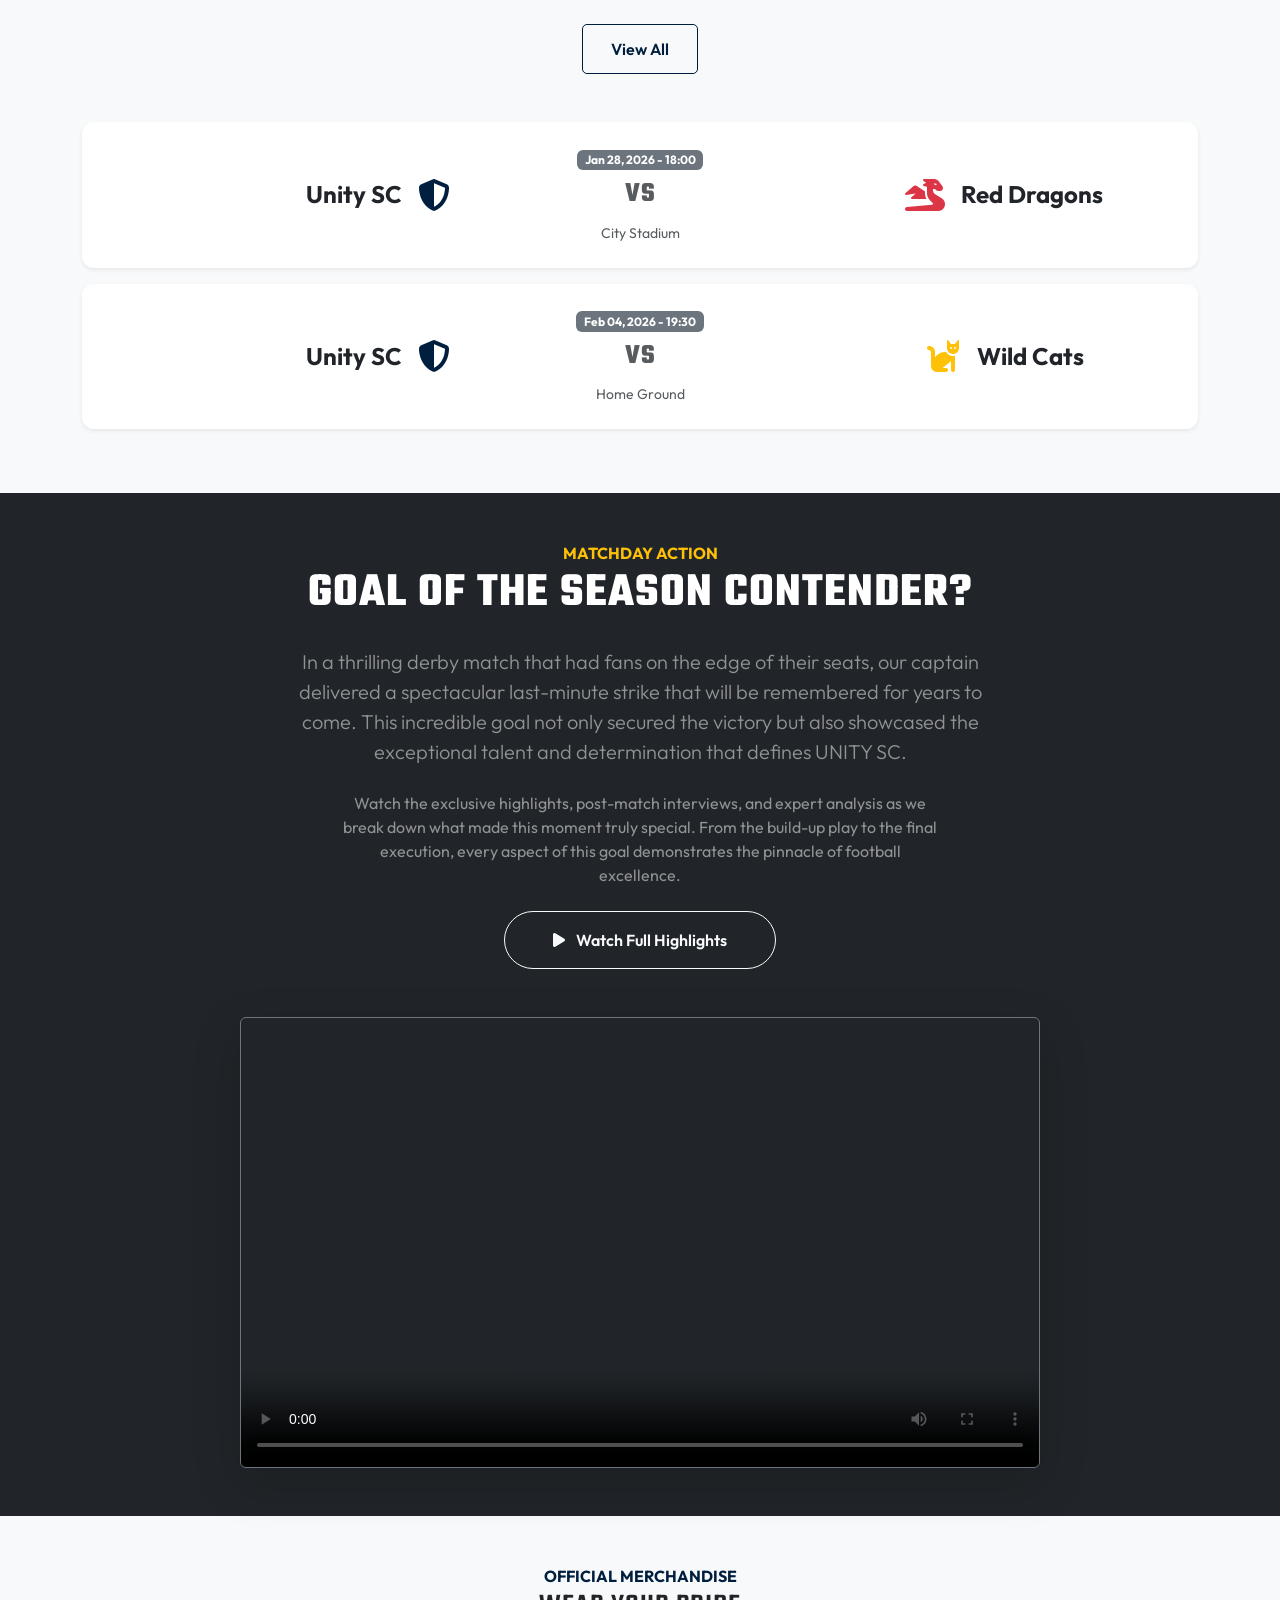
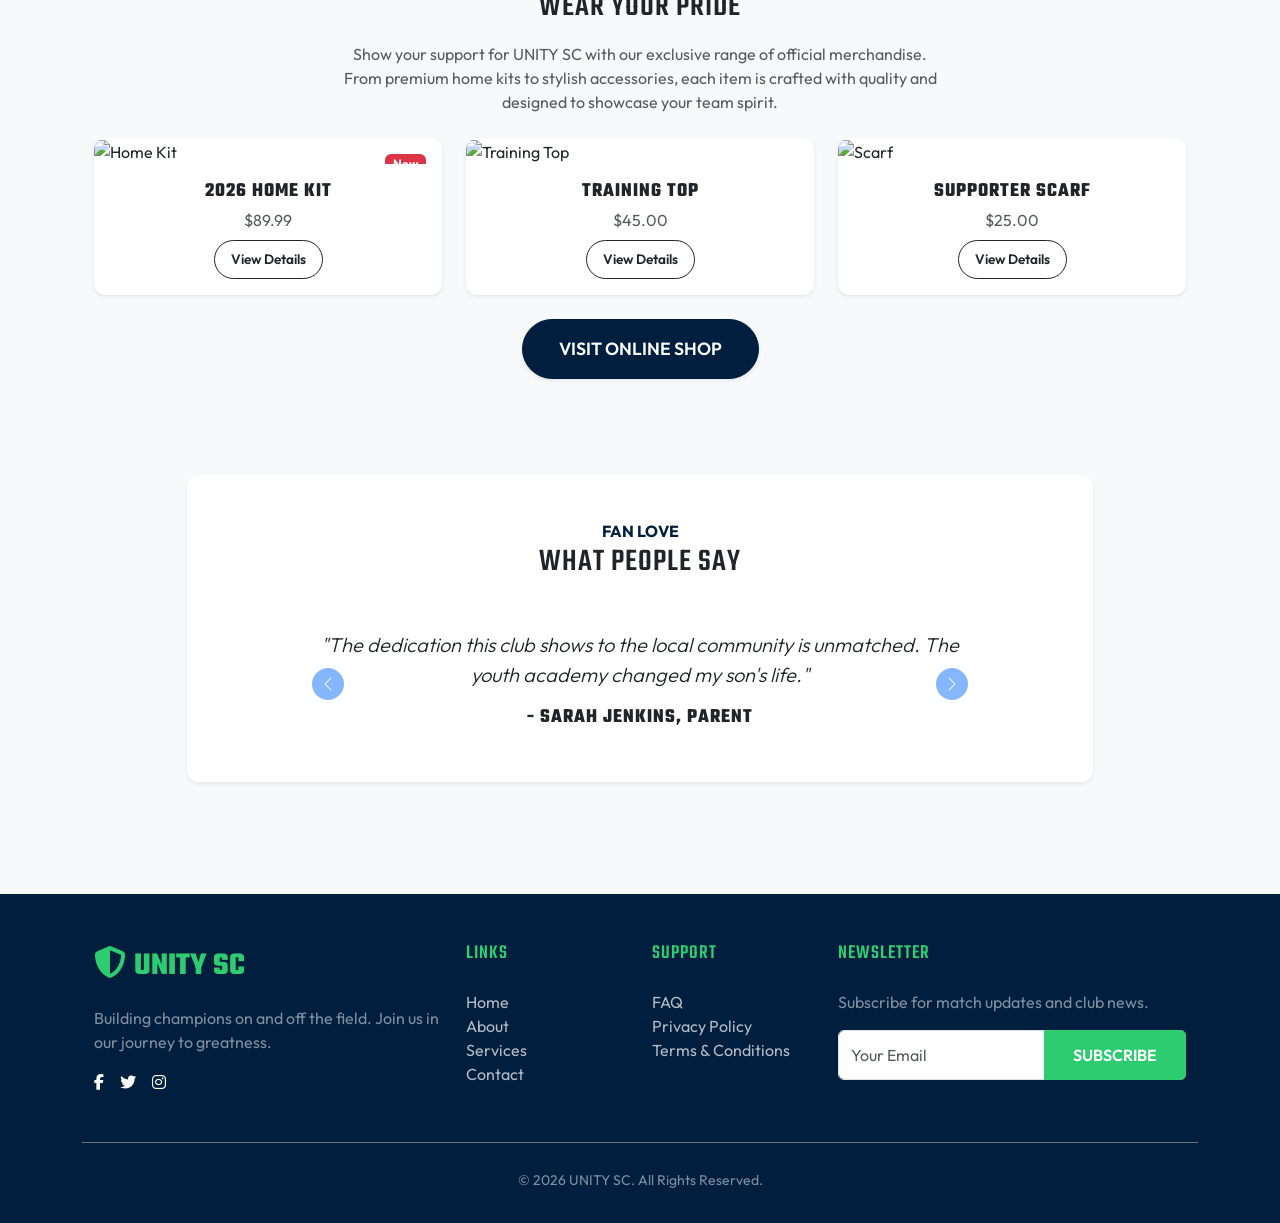
==== commit 51612d24: "after" ====
--- a/index.html
+++ b/index.html
@@ -49,9 +49,7 @@
                     <li class="nav-item ms-3">
                         <button id="theme-toggle" class="btn btn-link nav-link"><i class="fas fa-moon"></i></button>
                     </li>
-                    <li class="nav-item">
-                        <button id="rtl-toggle" class="btn btn-link nav-link fw-bold">RTL</button>
-                    </li>
+
                 </ul>
             </div>
         </div>
@@ -346,7 +344,7 @@
     <footer class="mt-5 pt-5">
         <div class="container">
             <div class="row">
-                <div class="col-md-4 mb-4">
+                <div class="col-12 col-sm-6 col-lg-4 mb-4">
                     <a href="index.html" class="footer-brand"><i class="fas fa-shield-alt"></i>UNITY SC</a>
                     <p class="text-white-50">Building champions on and off the field. Join us in our journey to
                         greatness.</p>
@@ -356,7 +354,7 @@
                         <a href="#" class="text-white"><i class="fab fa-instagram"></i></a>
                     </div>
                 </div>
-                <div class="col-md-2 mb-4">
+                <div class="col-12 col-sm-6 col-lg-2 mb-4">
                     <h5>Links</h5>
                     <ul class="list-unstyled">
                         <li><a href="index.html">Home</a></li>
@@ -365,7 +363,7 @@
                         <li><a href="contact.html">Contact</a></li>
                     </ul>
                 </div>
-                <div class="col-md-2 mb-4">
+                <div class="col-12 col-sm-6 col-lg-2 mb-4">
                     <h5>Support</h5>
                     <ul class="list-unstyled">
                         <li><a href="#">FAQ</a></li>
@@ -373,7 +371,7 @@
                         <li><a href="#">Terms & Conditions</a></li>
                     </ul>
                 </div>
-                <div class="col-md-4 mb-4">
+                <div class="col-12 col-sm-6 col-lg-4 mb-4">
                     <h5>Newsletter</h5>
                     <p class="text-white-50">Subscribe for match updates and club news.</p>
                     <div class="input-group">
--- a/assets/css/style.css
+++ b/assets/css/style.css
@@ -243,6 +243,17 @@
 .btn-primary:hover {
     background-color: var(--secondary-color);
     border-color: var(--secondary-color);
+    color: #fff;
+}
+
+.btn-outline-primary {
+    color: #001F3F;
+    border-color: #001F3F;
+}
+
+.btn-outline-primary:hover {
+    background-color: #001F3F;
+    border-color: #001F3F;
     color: #fff;
 }
 
